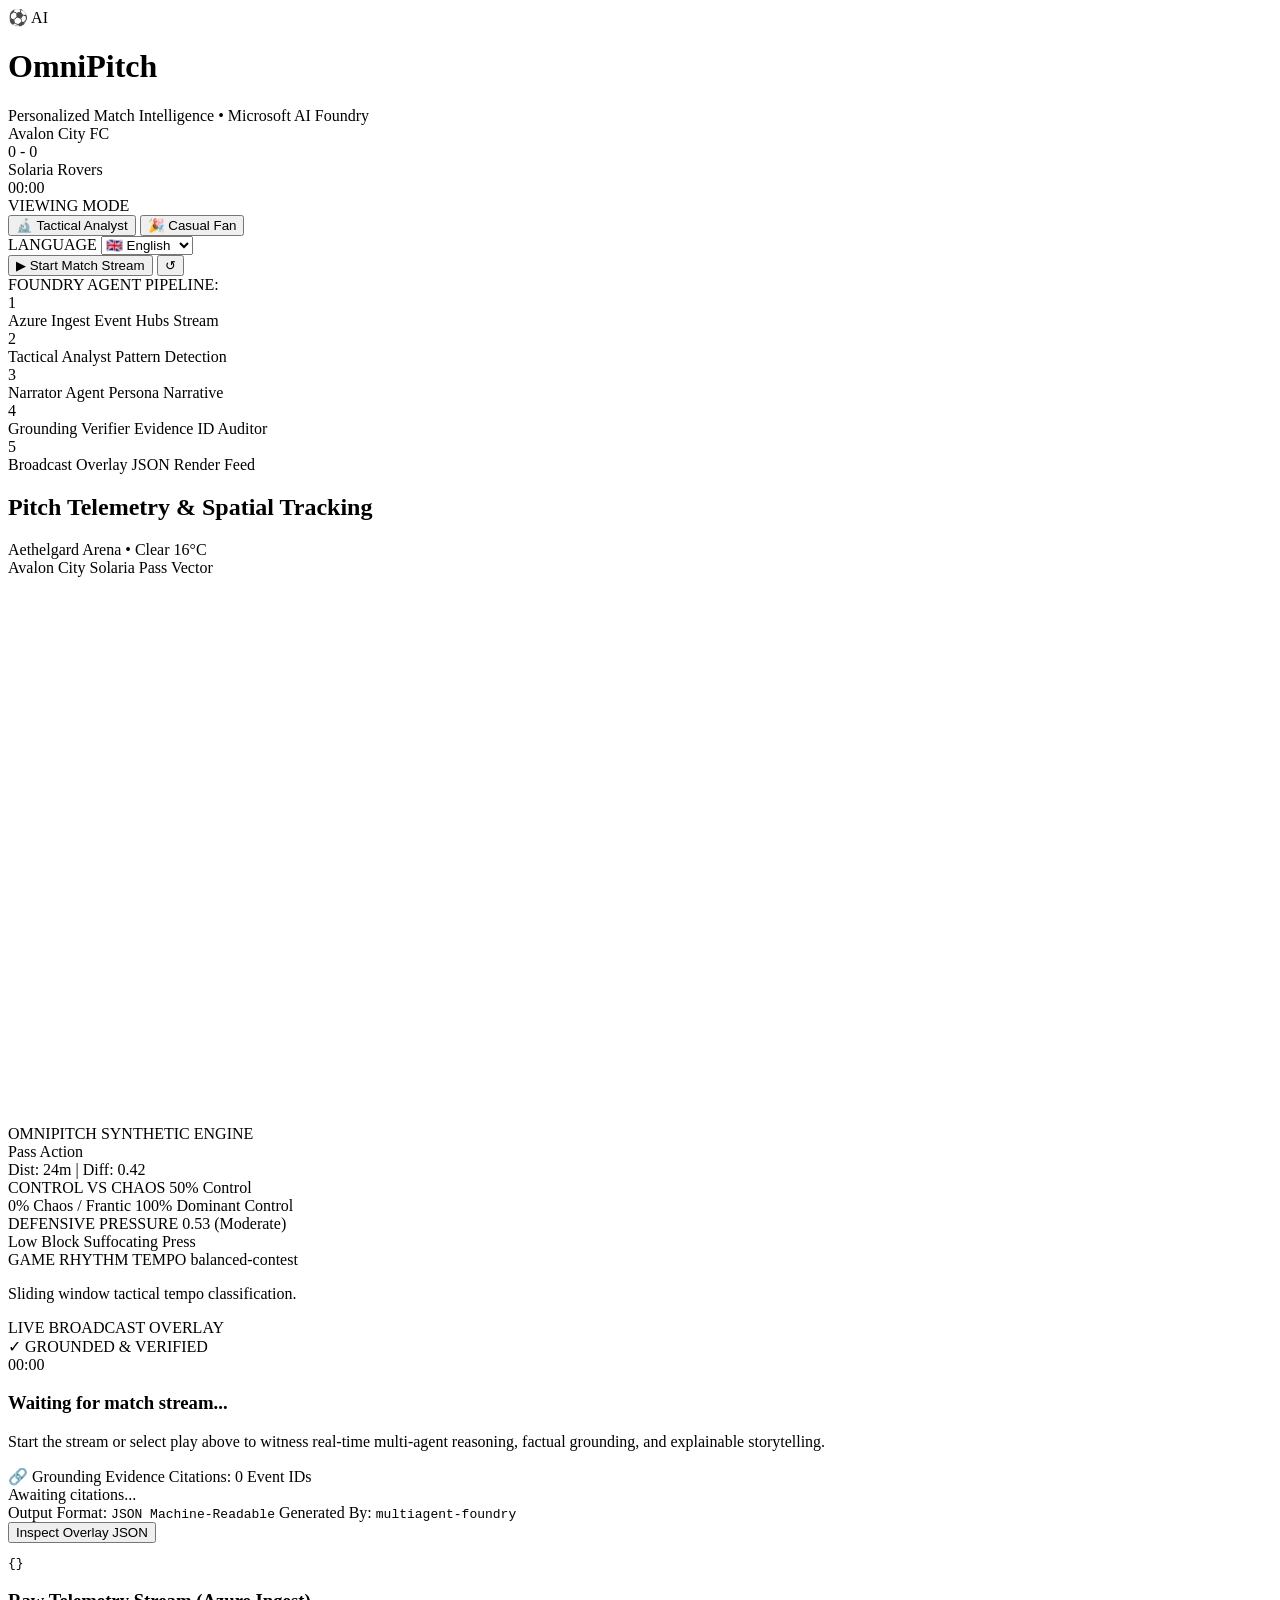
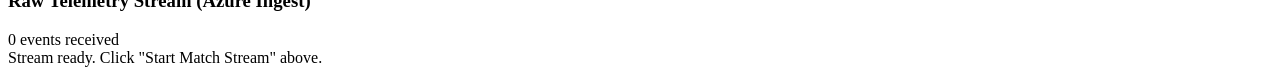
==== src/omnipitch/web/static/index.html @ 8ab4ee2b "feat: add interactive pitch dashboard, MCP server, Azure Bicep IaC, and CI/CD workflow" ====
<!DOCTYPE html>
<html lang="en">
<head>
  <meta charset="UTF-8">
  <meta name="viewport" content="width=device-width, initial-scale=1.0">
  <title>OmniPitch - Personalized Synthetic Match Intelligence on Microsoft AI</title>
  <meta name="description" content="Real-time multi-agent match intelligence, explainable tactical insights, and broadcast overlays on Microsoft AI Foundry.">
  
  <!-- Modern Google Fonts -->
  <link rel="preconnect" href="https://fonts.googleapis.com">
  <link rel="preconnect" href="https://fonts.gstatic.com" crossorigin>
  <link href="https://fonts.googleapis.com/css2?family=JetBrains+Mono:wght@400;600&family=Outfit:wght@300;400;500;600;700;800&display=swap" rel="stylesheet">
  
  <link rel="stylesheet" href="/static/style.css">
</head>
<body class="theme-dark">
  <div class="app-container">
    
    <!-- Top Global Header -->
    <header class="app-header">
      <div class="header-left">
        <div class="logo-group">
          <div class="logo-badge">⚽ AI</div>
          <div class="brand-text">
            <h1>OmniPitch</h1>
            <span class="tagline">Personalized Match Intelligence &bull; Microsoft AI Foundry</span>
          </div>
        </div>
      </div>

      <!-- Match Scoreboard -->
      <div class="scoreboard-card" id="scoreboard">
        <div class="team-side home">
          <span class="team-color-dot home-dot"></span>
          <span class="team-name" id="home-name">Avalon City FC</span>
        </div>
        <div class="score-display">
          <span class="score-digit" id="home-score">0</span>
          <span class="score-divider">-</span>
          <span class="score-digit" id="away-score">0</span>
        </div>
        <div class="team-side away">
          <span class="team-name" id="away-name">Solaria Rovers</span>
          <span class="team-color-dot away-dot"></span>
        </div>
        <div class="clock-badge">
          <span class="live-indicator"></span>
          <span id="match-clock">00:00</span>
        </div>
      </div>

      <!-- Controls & Persona Switcher -->
      <div class="header-right">
        <!-- Persona Toggle -->
        <div class="control-group">
          <label class="control-label">VIEWING MODE</label>
          <div class="segmented-control" id="persona-toggle">
            <button class="seg-btn active" data-persona="analyst" id="btn-analyst">
              <span class="icon">🔬</span> Tactical Analyst
            </button>
            <button class="seg-btn" data-persona="fan" id="btn-fan">
              <span class="icon">🎉</span> Casual Fan
            </button>
          </div>
        </div>

        <!-- Language Selector -->
        <div class="control-group">
          <label class="control-label">LANGUAGE</label>
          <select id="lang-select" class="custom-select">
            <option value="en">🇬🇧 English</option>
            <option value="it">🇮🇹 Italiano</option>
            <option value="es">🇪🇸 Español</option>
            <option value="de">🇩🇪 Deutsch</option>
          </select>
        </div>

        <!-- Stream Action Button -->
        <div class="playback-controls">
          <button id="btn-stream-toggle" class="btn-primary">
            <span id="stream-icon">▶</span>
            <span id="stream-text">Start Match Stream</span>
          </button>
          <button id="btn-reset" class="btn-secondary" title="Reset match simulation">↺</button>
        </div>
      </div>
    </header>

    <!-- Multi-Agent Pipeline Live Status Bar -->
    <div class="agent-pipeline-bar">
      <div class="pipeline-title">
        <span class="pulse-ring"></span>
        <span>FOUNDRY AGENT PIPELINE:</span>
      </div>
      <div class="pipeline-steps">
        <div class="agent-step active" id="step-ingest">
          <div class="step-num">1</div>
          <div class="step-content">
            <span class="step-name">Azure Ingest</span>
            <span class="step-role">Event Hubs Stream</span>
          </div>
        </div>
        <div class="pipeline-connector"></div>
        <div class="agent-step" id="step-analyst">
          <div class="step-num">2</div>
          <div class="step-content">
            <span class="step-name">Tactical Analyst</span>
            <span class="step-role">Pattern Detection</span>
          </div>
        </div>
        <div class="pipeline-connector"></div>
        <div class="agent-step" id="step-narrator">
          <div class="step-num">3</div>
          <div class="step-content">
            <span class="step-name">Narrator Agent</span>
            <span class="step-role">Persona Narrative</span>
          </div>
        </div>
        <div class="pipeline-connector"></div>
        <div class="agent-step" id="step-verifier">
          <div class="step-num">4</div>
          <div class="step-content">
            <span class="step-name">Grounding Verifier</span>
            <span class="step-role">Evidence ID Auditor</span>
          </div>
        </div>
        <div class="pipeline-connector"></div>
        <div class="agent-step" id="step-broadcast">
          <div class="step-num">5</div>
          <div class="step-content">
            <span class="step-name">Broadcast Overlay</span>
            <span class="step-role">JSON Render Feed</span>
          </div>
        </div>
      </div>
    </div>

    <!-- Main Dynamic Grid -->
    <main class="main-layout">
      
      <!-- Left: Interactive 2D Pitch Visualizer -->
      <section class="pitch-section glass-panel">
        <div class="section-header">
          <div class="section-title-wrap">
            <h2>Pitch Telemetry & Spatial Tracking</h2>
            <span class="badge-subtle" id="pitch-status">Aethelgard Arena &bull; Clear 16°C</span>
          </div>
          <div class="pitch-legend">
            <span class="legend-item"><span class="dot-home"></span> Avalon City</span>
            <span class="legend-item"><span class="dot-away"></span> Solaria</span>
            <span class="legend-item"><span class="vector-line"></span> Pass Vector</span>
          </div>
        </div>

        <div class="pitch-container" id="pitch-wrapper">
          <canvas id="pitch-canvas" width="840" height="544"></canvas>
          
          <!-- Ball & Vector Overlays (Managed by Canvas & DOM) -->
          <div class="pitch-watermark">OMNIPITCH SYNTHETIC ENGINE</div>
          
          <!-- Spatial Callout Tooltip -->
          <div id="spatial-callout" class="spatial-callout hidden">
            <div class="callout-header" id="callout-title">Pass Action</div>
            <div class="callout-metric" id="callout-metric">Dist: 24m | Diff: 0.42</div>
          </div>
        </div>

        <!-- Tactical Gauges Under Pitch -->
        <div class="tactical-gauges-grid">
          
          <!-- Gauge 1: Control vs Chaos -->
          <div class="gauge-card">
            <div class="gauge-header">
              <span class="gauge-title">CONTROL VS CHAOS</span>
              <span class="gauge-val" id="val-control">50% Control</span>
            </div>
            <div class="meter-bar-track">
              <div class="meter-bar-fill control-gradient" id="bar-control" style="width: 50%;"></div>
            </div>
            <div class="meter-labels">
              <span>0% Chaos / Frantic</span>
              <span>100% Dominant Control</span>
            </div>
          </div>

          <!-- Gauge 2: Defensive Pressure -->
          <div class="gauge-card">
            <div class="gauge-header">
              <span class="gauge-title">DEFENSIVE PRESSURE</span>
              <span class="gauge-val" id="val-pressure">0.53 (Moderate)</span>
            </div>
            <div class="meter-bar-track">
              <div class="meter-bar-fill pressure-gradient" id="bar-pressure" style="width: 53%;"></div>
            </div>
            <div class="meter-labels">
              <span>Low Block</span>
              <span>Suffocating Press</span>
            </div>
          </div>

          <!-- Gauge 3: Game Rhythm Tempo -->
          <div class="gauge-card">
            <div class="gauge-header">
              <span class="gauge-title">GAME RHYTHM TEMPO</span>
              <span class="gauge-val highlight-badge" id="val-tempo">balanced-contest</span>
            </div>
            <p class="gauge-desc" id="desc-tempo">Sliding window tactical tempo classification.</p>
          </div>

        </div>
      </section>

      <!-- Right: Intelligence & Broadcast Overlays -->
      <section class="intel-section">
        
        <!-- Live Verified Broadcast Overlay Card -->
        <div class="broadcast-card glass-panel" id="broadcast-card">
          <div class="broadcast-header">
            <div class="broadcast-badge">
              <span class="live-dot"></span> LIVE BROADCAST OVERLAY
            </div>
            <div class="verification-badge" id="overlay-verified-badge">
              <span class="check-icon">✓</span> GROUNDED & VERIFIED
            </div>
          </div>

          <div class="broadcast-body">
            <div class="overlay-time" id="overlay-time">00:00</div>
            <h3 class="overlay-headline" id="overlay-headline">Waiting for match stream...</h3>
            <p class="overlay-narrative" id="overlay-narrative">
              Start the stream or select play above to witness real-time multi-agent reasoning, factual grounding, and explainable storytelling.
            </p>
          </div>

          <div class="evidence-box">
            <div class="evidence-title">
              <span>🔗 Grounding Evidence Citations:</span>
              <span class="evidence-count" id="evidence-count">0 Event IDs</span>
            </div>
            <div class="evidence-tags" id="evidence-tags">
              <span class="tag-empty">Awaiting citations...</span>
            </div>
          </div>

          <div class="broadcast-footer">
            <div class="footer-meta">
              <span>Output Format: <code class="code-badge">JSON Machine-Readable</code></span>
              <span>Generated By: <code class="code-badge" id="overlay-genby">multiagent-foundry</code></span>
            </div>
            <button class="btn-inspect-json" id="btn-toggle-json">Inspect Overlay JSON</button>
          </div>

          <!-- Collapsible JSON Payload Viewer -->
          <div class="json-inspector hidden" id="json-inspector">
            <pre><code id="json-code">{}</code></pre>
          </div>
        </div>

        <!-- Telemetry & Raw Event Stream Feed -->
        <div class="telemetry-card glass-panel">
          <div class="telemetry-header">
            <h3>Raw Telemetry Stream (Azure Ingest)</h3>
            <span class="event-counter" id="event-counter">0 events received</span>
          </div>
          
          <div class="telemetry-list" id="telemetry-list">
            <!-- Dynamic stream rows will be prepended here -->
            <div class="telemetry-placeholder">
              <div class="pulse-text">Stream ready. Click "Start Match Stream" above.</div>
            </div>
          </div>
        </div>

      </section>

    </main>
  </div>

  <script src="/static/app.js"></script>
</body>
</html>
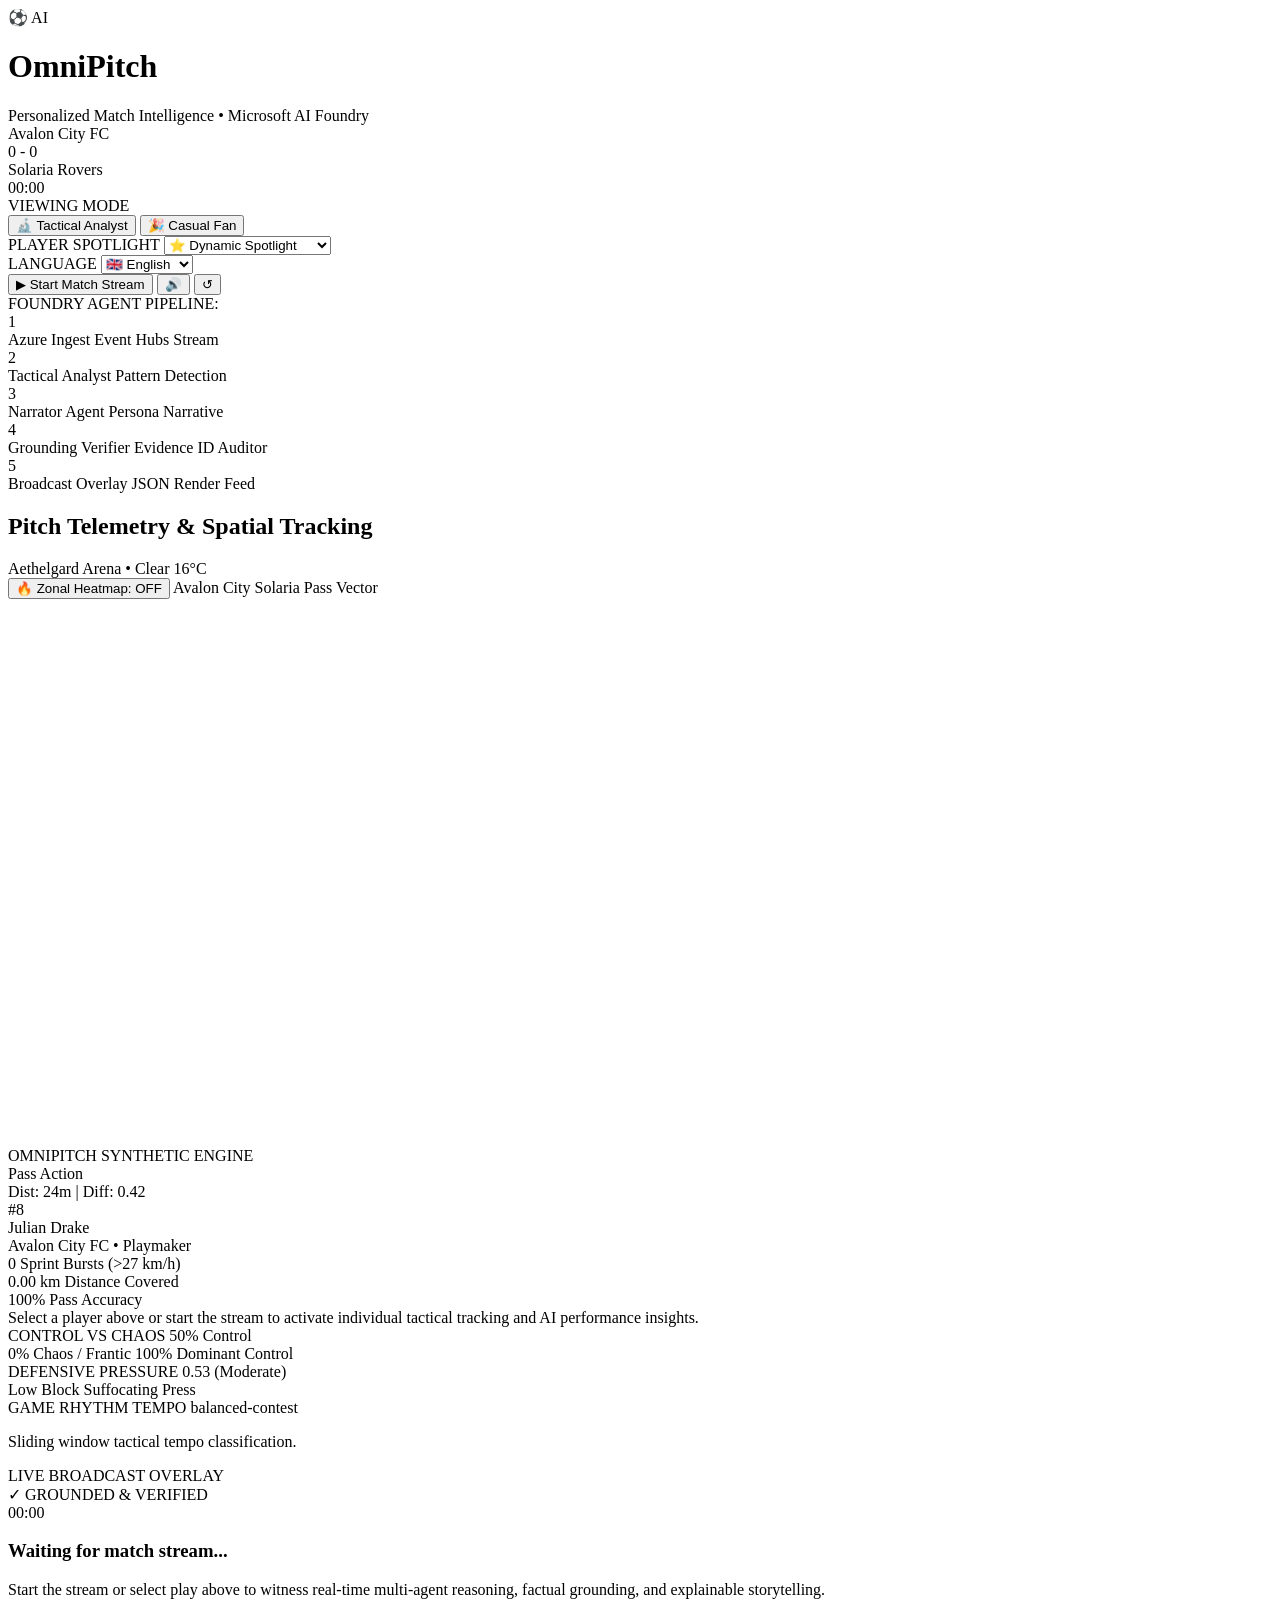
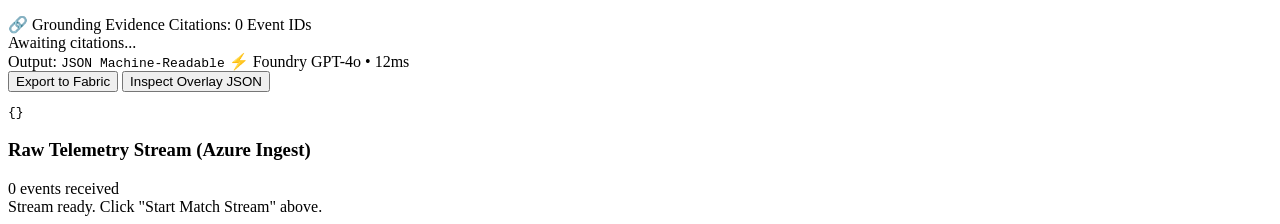
==== commit efeb5481: "feat: add player focus agent, episodic blackboard memory, xG model, zonal heatmaps, and Microsoft Fa" ====
--- a/src/omnipitch/web/static/index.html
+++ b/src/omnipitch/web/static/index.html
@@ -64,6 +64,18 @@
           </div>
         </div>
 
+        <!-- Player Focus Mode Selector -->
+        <div class="control-group">
+          <label class="control-label">PLAYER SPOTLIGHT</label>
+          <select id="player-select" class="custom-select">
+            <option value="">⭐ Dynamic Spotlight</option>
+            <option value="Julian Drake">Julian Drake (MID #8)</option>
+            <option value="Cyrus Kane">Cyrus Kane (FWD #9)</option>
+            <option value="Victor Sterling">Victor Sterling (FWD #9)</option>
+            <option value="Marcus Vance">Marcus Vance (GK #1)</option>
+          </select>
+        </div>
+
         <!-- Language Selector -->
         <div class="control-group">
           <label class="control-label">LANGUAGE</label>
@@ -81,6 +93,7 @@
             <span id="stream-icon">▶</span>
             <span id="stream-text">Start Match Stream</span>
           </button>
+          <button id="btn-speak-commentary" class="btn-secondary" title="Listen live AI commentary aloud">🔊</button>
           <button id="btn-reset" class="btn-secondary" title="Reset match simulation">↺</button>
         </div>
       </div>
@@ -146,6 +159,7 @@
             <span class="badge-subtle" id="pitch-status">Aethelgard Arena &bull; Clear 16°C</span>
           </div>
           <div class="pitch-legend">
+            <button id="btn-toggle-heatmap" class="btn-heatmap">🔥 Zonal Heatmap: OFF</button>
             <span class="legend-item"><span class="dot-home"></span> Avalon City</span>
             <span class="legend-item"><span class="dot-away"></span> Solaria</span>
             <span class="legend-item"><span class="vector-line"></span> Pass Vector</span>
@@ -165,6 +179,34 @@
           </div>
         </div>
 
+        <!-- Player Spotlight HUD (Fulfills Player Focus Mode from Hackathon Rules) -->
+        <div class="player-spotlight-card" id="player-spotlight-panel">
+          <div class="spotlight-left">
+            <div class="player-avatar-badge" id="spotlight-avatar">#8</div>
+            <div class="player-identity">
+              <div class="spotlight-name" id="spotlight-name">Julian Drake</div>
+              <div class="spotlight-team" id="spotlight-team">Avalon City FC &bull; Playmaker</div>
+            </div>
+          </div>
+          <div class="spotlight-stats">
+            <div class="stat-pill">
+              <span class="stat-num" id="spotlight-sprints">0</span>
+              <span class="stat-lbl">Sprint Bursts (>27 km/h)</span>
+            </div>
+            <div class="stat-pill">
+              <span class="stat-num" id="spotlight-dist">0.00 km</span>
+              <span class="stat-lbl">Distance Covered</span>
+            </div>
+            <div class="stat-pill">
+              <span class="stat-num" id="spotlight-acc">100%</span>
+              <span class="stat-lbl">Pass Accuracy</span>
+            </div>
+          </div>
+          <div class="spotlight-narrative" id="spotlight-narrative">
+            Select a player above or start the stream to activate individual tactical tracking and AI performance insights.
+          </div>
+        </div>
+
         <!-- Tactical Gauges Under Pitch -->
         <div class="tactical-gauges-grid">
           
@@ -244,10 +286,13 @@
 
           <div class="broadcast-footer">
             <div class="footer-meta">
-              <span>Output Format: <code class="code-badge">JSON Machine-Readable</code></span>
-              <span>Generated By: <code class="code-badge" id="overlay-genby">multiagent-foundry</code></span>
-            </div>
-            <button class="btn-inspect-json" id="btn-toggle-json">Inspect Overlay JSON</button>
+              <span>Output: <code class="code-badge">JSON Machine-Readable</code></span>
+              <span class="trace-pill" id="trace-badge">⚡ Foundry GPT-4o &bull; 12ms</span>
+            </div>
+            <div class="footer-actions">
+              <button class="btn-inspect-json" id="btn-export-fabric">Export to Fabric</button>
+              <button class="btn-inspect-json" id="btn-toggle-json">Inspect Overlay JSON</button>
+            </div>
           </div>
 
           <!-- Collapsible JSON Payload Viewer -->
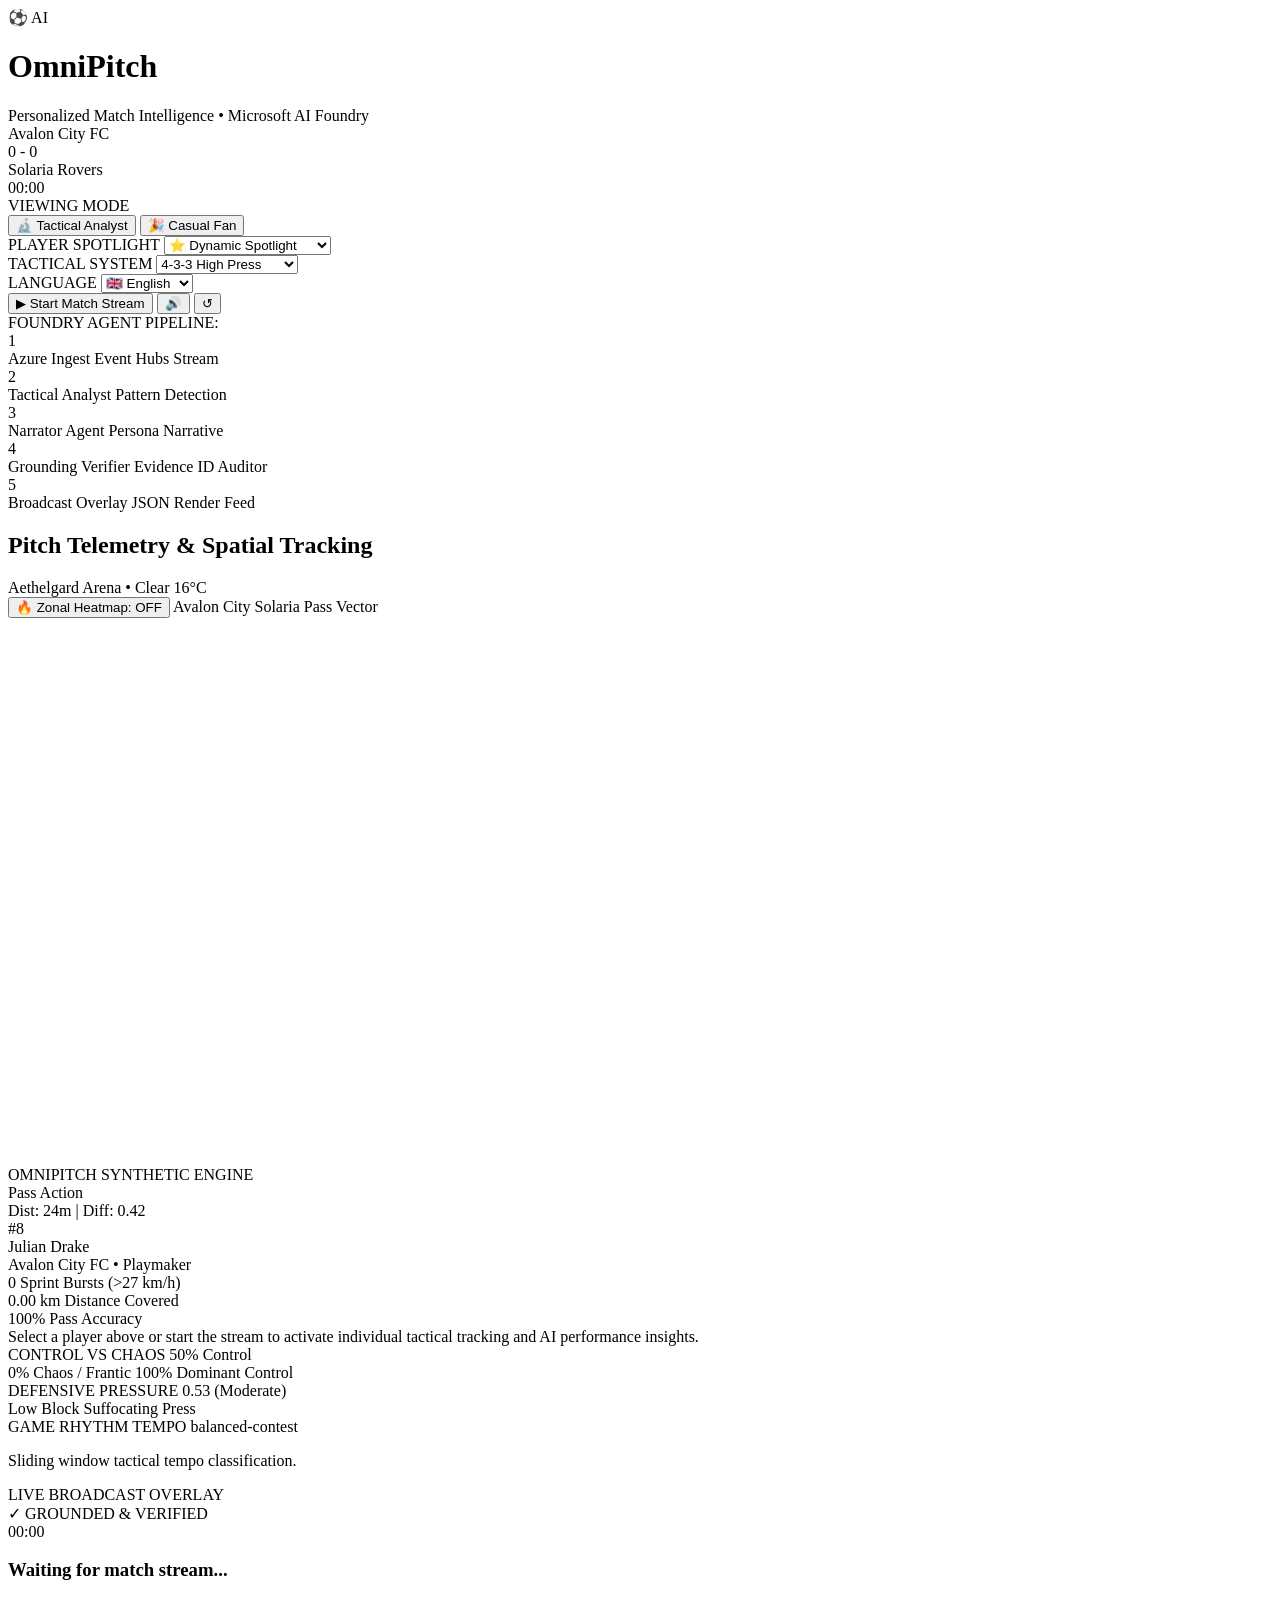
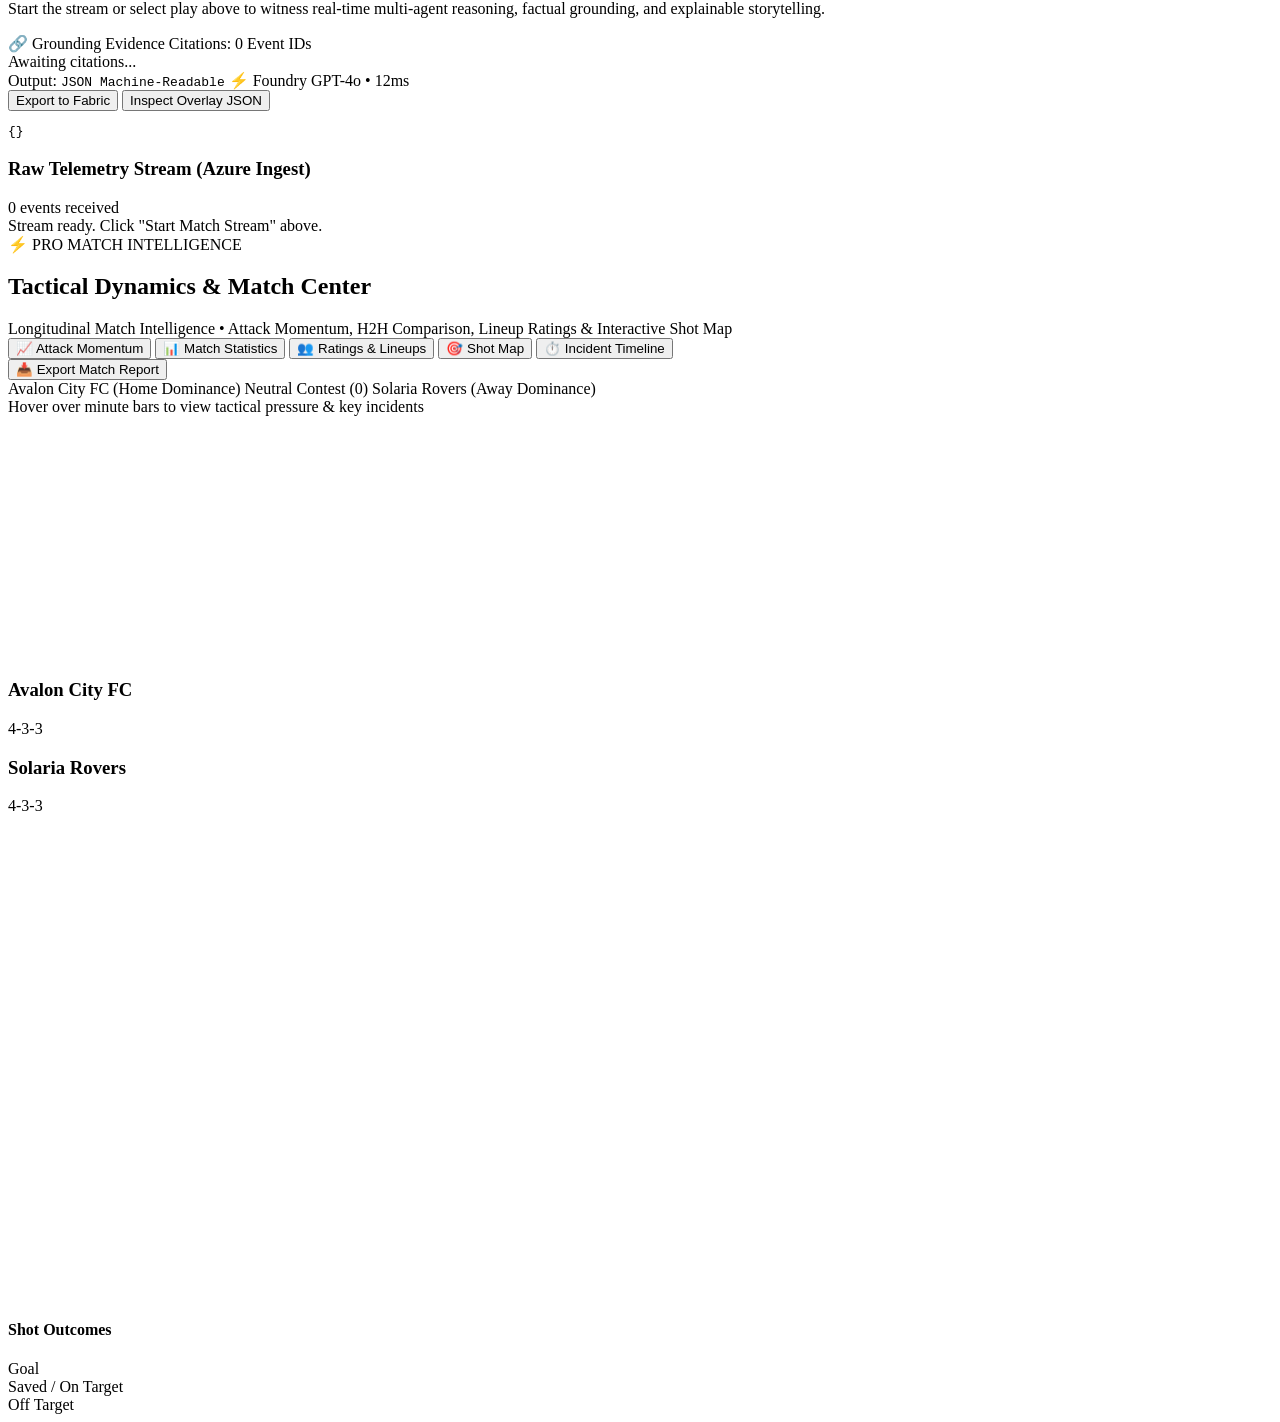
==== commit e81ceee6: "feat: implement Pro Match Intelligence Center with attack momentum, longitudinal ratings, H2H stats," ====
--- a/src/omnipitch/web/static/index.html
+++ b/src/omnipitch/web/static/index.html
@@ -76,6 +76,16 @@
           </select>
         </div>
 
+        <!-- Tactical Formation Selector -->
+        <div class="control-group">
+          <label class="control-label">TACTICAL SYSTEM</label>
+          <select id="formation-select" class="custom-select">
+            <option value="4-3-3">4-3-3 High Press</option>
+            <option value="4-2-3-1">4-2-3-1 Midfield Box</option>
+            <option value="3-5-2">3-5-2 Wingbacks</option>
+          </select>
+        </div>
+
         <!-- Language Selector -->
         <div class="control-group">
           <label class="control-label">LANGUAGE</label>
@@ -319,8 +329,114 @@
       </section>
 
     </main>
+
+    <!-- OmniPitch Pro Match Intelligence Suite -->
+    <section class="matchcenter-container glass-panel" id="matchcenter-section">
+      <div class="matchcenter-header">
+        <div class="matchcenter-badge-wrap">
+          <div class="matchcenter-pill">⚡ PRO MATCH INTELLIGENCE</div>
+          <h2>Tactical Dynamics & Match Center</h2>
+          <span class="matchcenter-sub">Longitudinal Match Intelligence &bull; Attack Momentum, H2H Comparison, Lineup Ratings & Interactive Shot Map</span>
+        </div>
+        <div class="matchcenter-controls-wrap">
+          <div class="matchcenter-tabs" id="matchcenter-tabs">
+            <button class="mc-tab-btn active" data-tab="tab-momentum" id="btn-tab-momentum">📈 Attack Momentum</button>
+            <button class="mc-tab-btn" data-tab="tab-comparison" id="btn-tab-comparison">📊 Match Statistics</button>
+            <button class="mc-tab-btn" data-tab="tab-lineups" id="btn-tab-lineups">👥 Ratings & Lineups</button>
+            <button class="mc-tab-btn" data-tab="tab-shotmap" id="btn-tab-shotmap">🎯 Shot Map</button>
+            <button class="mc-tab-btn" data-tab="tab-timeline" id="btn-tab-timeline">⏱️ Incident Timeline</button>
+          </div>
+          <button id="btn-export-match-report" class="btn-inspect-json" title="Download JSON match analytics dossier">📥 Export Match Report</button>
+        </div>
+      </div>
+
+      <!-- Tab 1: Attack Momentum Graph -->
+      <div class="mc-tab-content active" id="tab-momentum">
+        <div class="momentum-card">
+          <div class="momentum-header">
+            <div class="momentum-legend">
+              <span class="legend-chip home-chip"><span class="chip-color home"></span> Avalon City FC (Home Dominance)</span>
+              <span class="legend-chip neutral-chip"><span class="chip-color neutral"></span> Neutral Contest (0)</span>
+              <span class="legend-chip away-chip"><span class="chip-color away"></span> Solaria Rovers (Away Dominance)</span>
+            </div>
+            <div class="momentum-hint">Hover over minute bars to view tactical pressure & key incidents</div>
+          </div>
+          
+          <div class="momentum-chart-wrapper">
+            <canvas id="momentum-canvas" width="1440" height="240"></canvas>
+            <div id="momentum-tooltip" class="momentum-tooltip hidden"></div>
+          </div>
+        </div>
+      </div>
+
+      <!-- Tab 2: Match Statistics Head-to-Head Comparison -->
+      <div class="mc-tab-content" id="tab-comparison">
+        <div class="h2h-stats-grid" id="h2h-stats-container">
+          <!-- Populated dynamically by app.js -->
+        </div>
+      </div>
+
+      <!-- Tab 3: Lineups & Dynamic Ratings -->
+      <div class="mc-tab-content" id="tab-lineups">
+        <div class="lineups-rating-grid">
+          <!-- Home Lineup -->
+          <div class="team-lineup-column" id="home-lineup-column">
+            <div class="team-lineup-header">
+              <div class="team-dot home-dot"></div>
+              <h3 id="lineup-home-team-name">Avalon City FC</h3>
+              <span class="lineup-formation" id="lineup-home-formation-badge">4-3-3</span>
+            </div>
+            <div class="player-rating-list" id="home-player-ratings">
+              <!-- Populated dynamically -->
+            </div>
+          </div>
+
+          <!-- Away Lineup -->
+          <div class="team-lineup-column" id="away-lineup-column">
+            <div class="team-lineup-header">
+              <div class="team-dot away-dot"></div>
+              <h3 id="lineup-away-team-name">Solaria Rovers</h3>
+              <span class="lineup-formation">4-3-3</span>
+            </div>
+            <div class="player-rating-list" id="away-player-ratings">
+              <!-- Populated dynamically -->
+            </div>
+          </div>
+        </div>
+      </div>
+
+      <!-- Tab 4: Interactive Shot Map -->
+      <div class="mc-tab-content" id="tab-shotmap">
+        <div class="shotmap-wrapper">
+          <div class="shotmap-pitch-wrap">
+            <canvas id="shotmap-canvas" width="800" height="480"></canvas>
+            <div id="shotmap-tooltip" class="shotmap-tooltip hidden"></div>
+          </div>
+          <div class="shotmap-sidebar">
+            <div class="shotmap-legend">
+              <h4>Shot Outcomes</h4>
+              <div class="legend-row"><span class="marker-dot goal-marker"></span> <span>Goal</span></div>
+              <div class="legend-row"><span class="marker-dot saved-marker"></span> <span>Saved / On Target</span></div>
+              <div class="legend-row"><span class="marker-dot missed-marker"></span> <span>Off Target</span></div>
+            </div>
+            <div class="shotmap-summary-box" id="shotmap-summary">
+              <!-- Populated by JS -->
+            </div>
+          </div>
+        </div>
+      </div>
+
+      <!-- Tab 5: Incident Timeline -->
+      <div class="mc-tab-content" id="tab-timeline">
+        <div class="timeline-stream" id="timeline-stream-list">
+          <!-- Populated dynamically -->
+        </div>
+      </div>
+    </section>
+
   </div>
 
   <script src="/static/app.js"></script>
 </body>
 </html>
+
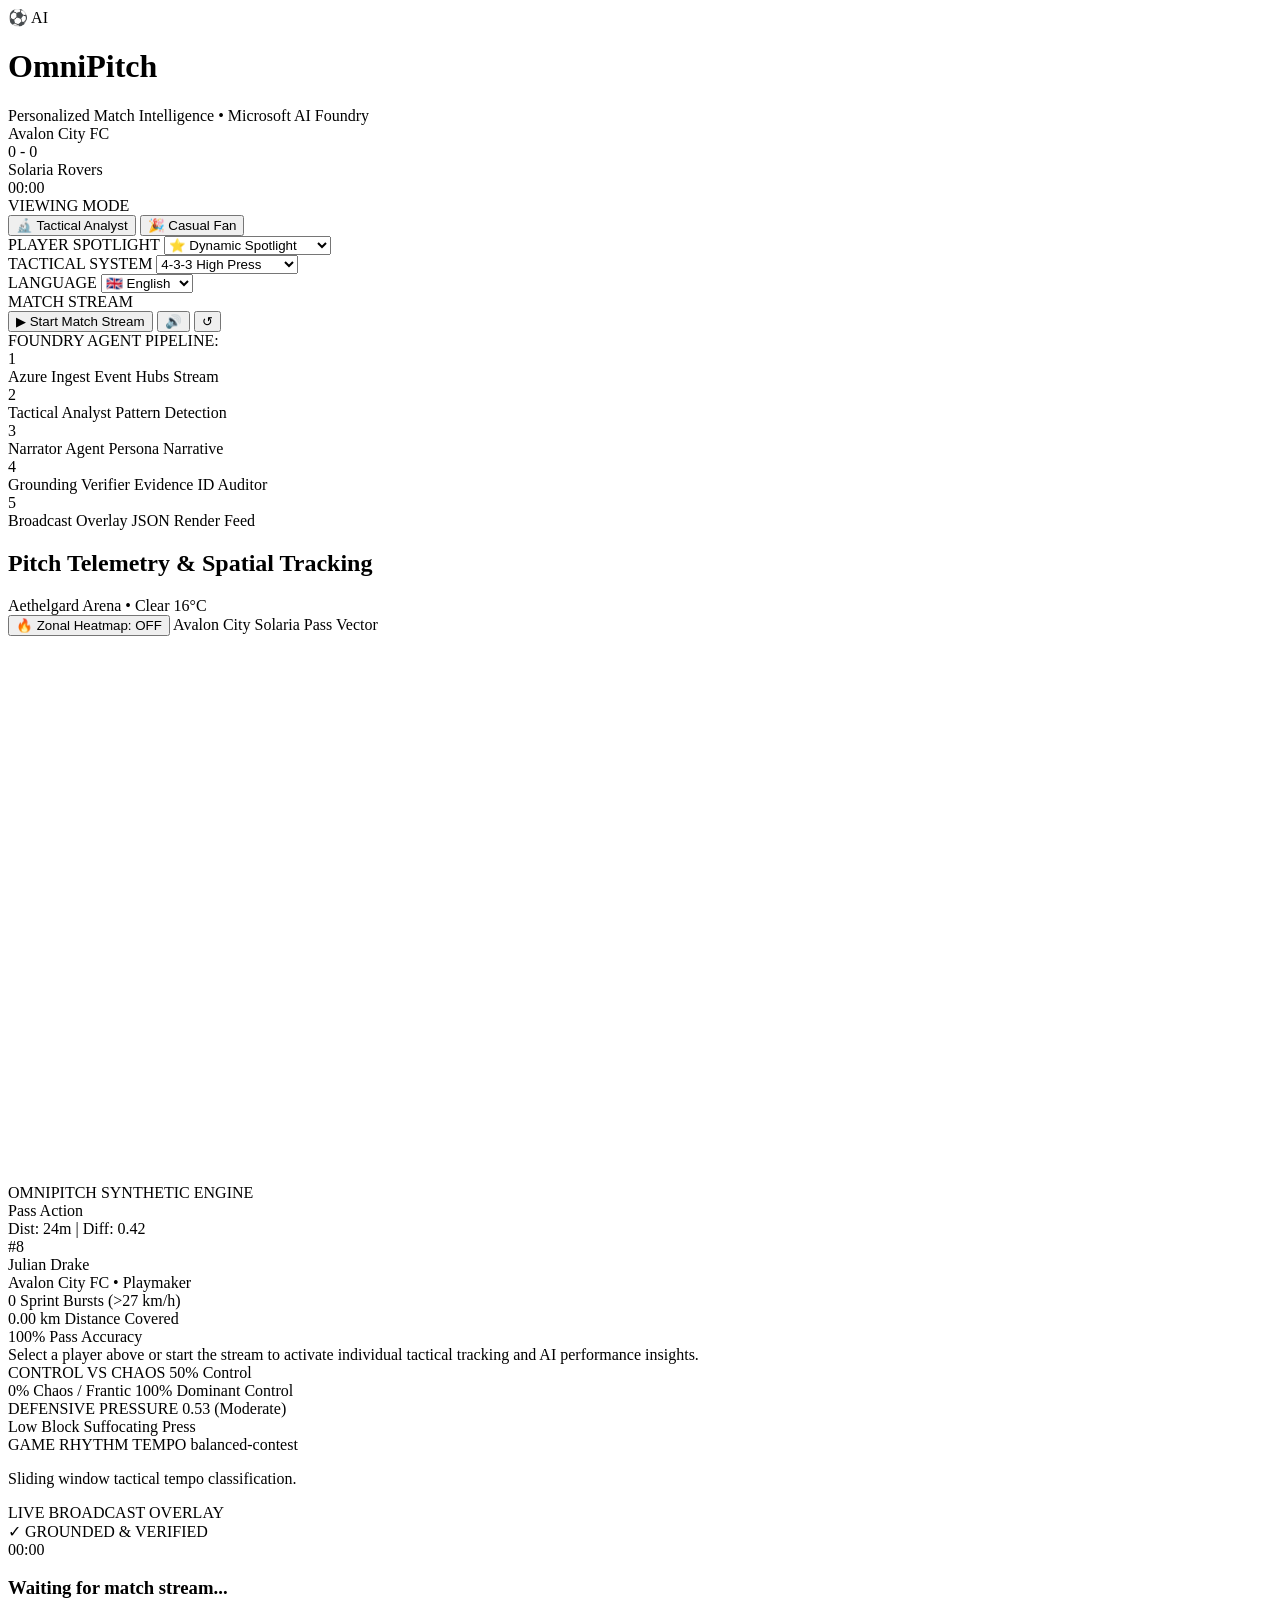
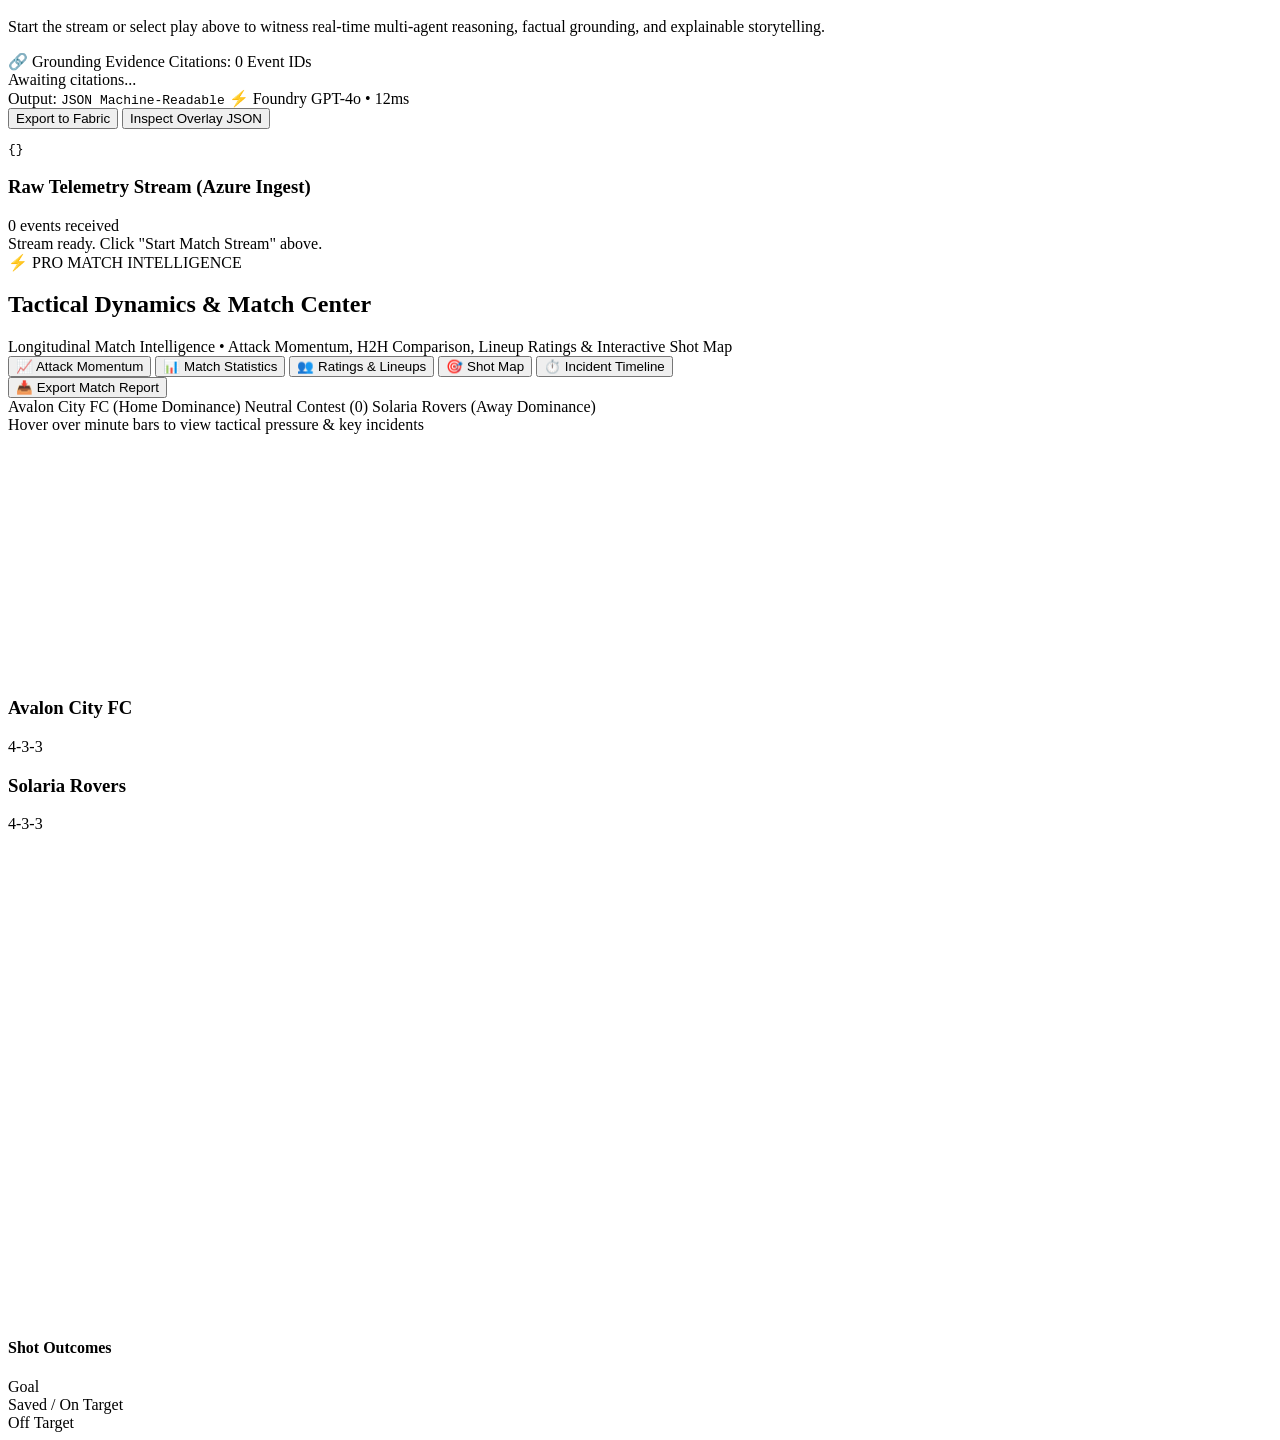
==== commit d4f0784f: "Fix header stream buttons baseline alignment and initialize match center in pre-match state" ====
--- a/src/omnipitch/web/static/index.html
+++ b/src/omnipitch/web/static/index.html
@@ -98,13 +98,16 @@
         </div>
 
         <!-- Stream Action Button -->
-        <div class="playback-controls">
-          <button id="btn-stream-toggle" class="btn-primary">
-            <span id="stream-icon">▶</span>
-            <span id="stream-text">Start Match Stream</span>
-          </button>
-          <button id="btn-speak-commentary" class="btn-secondary" title="Listen live AI commentary aloud">🔊</button>
-          <button id="btn-reset" class="btn-secondary" title="Reset match simulation">↺</button>
+        <div class="control-group">
+          <label class="control-label">MATCH STREAM</label>
+          <div class="playback-controls">
+            <button id="btn-stream-toggle" class="btn-primary">
+              <span id="stream-icon">▶</span>
+              <span id="stream-text">Start Match Stream</span>
+            </button>
+            <button id="btn-speak-commentary" class="btn-secondary" title="Listen live AI commentary aloud">🔊</button>
+            <button id="btn-reset" class="btn-secondary" title="Reset match simulation">↺</button>
+          </div>
         </div>
       </div>
     </header>
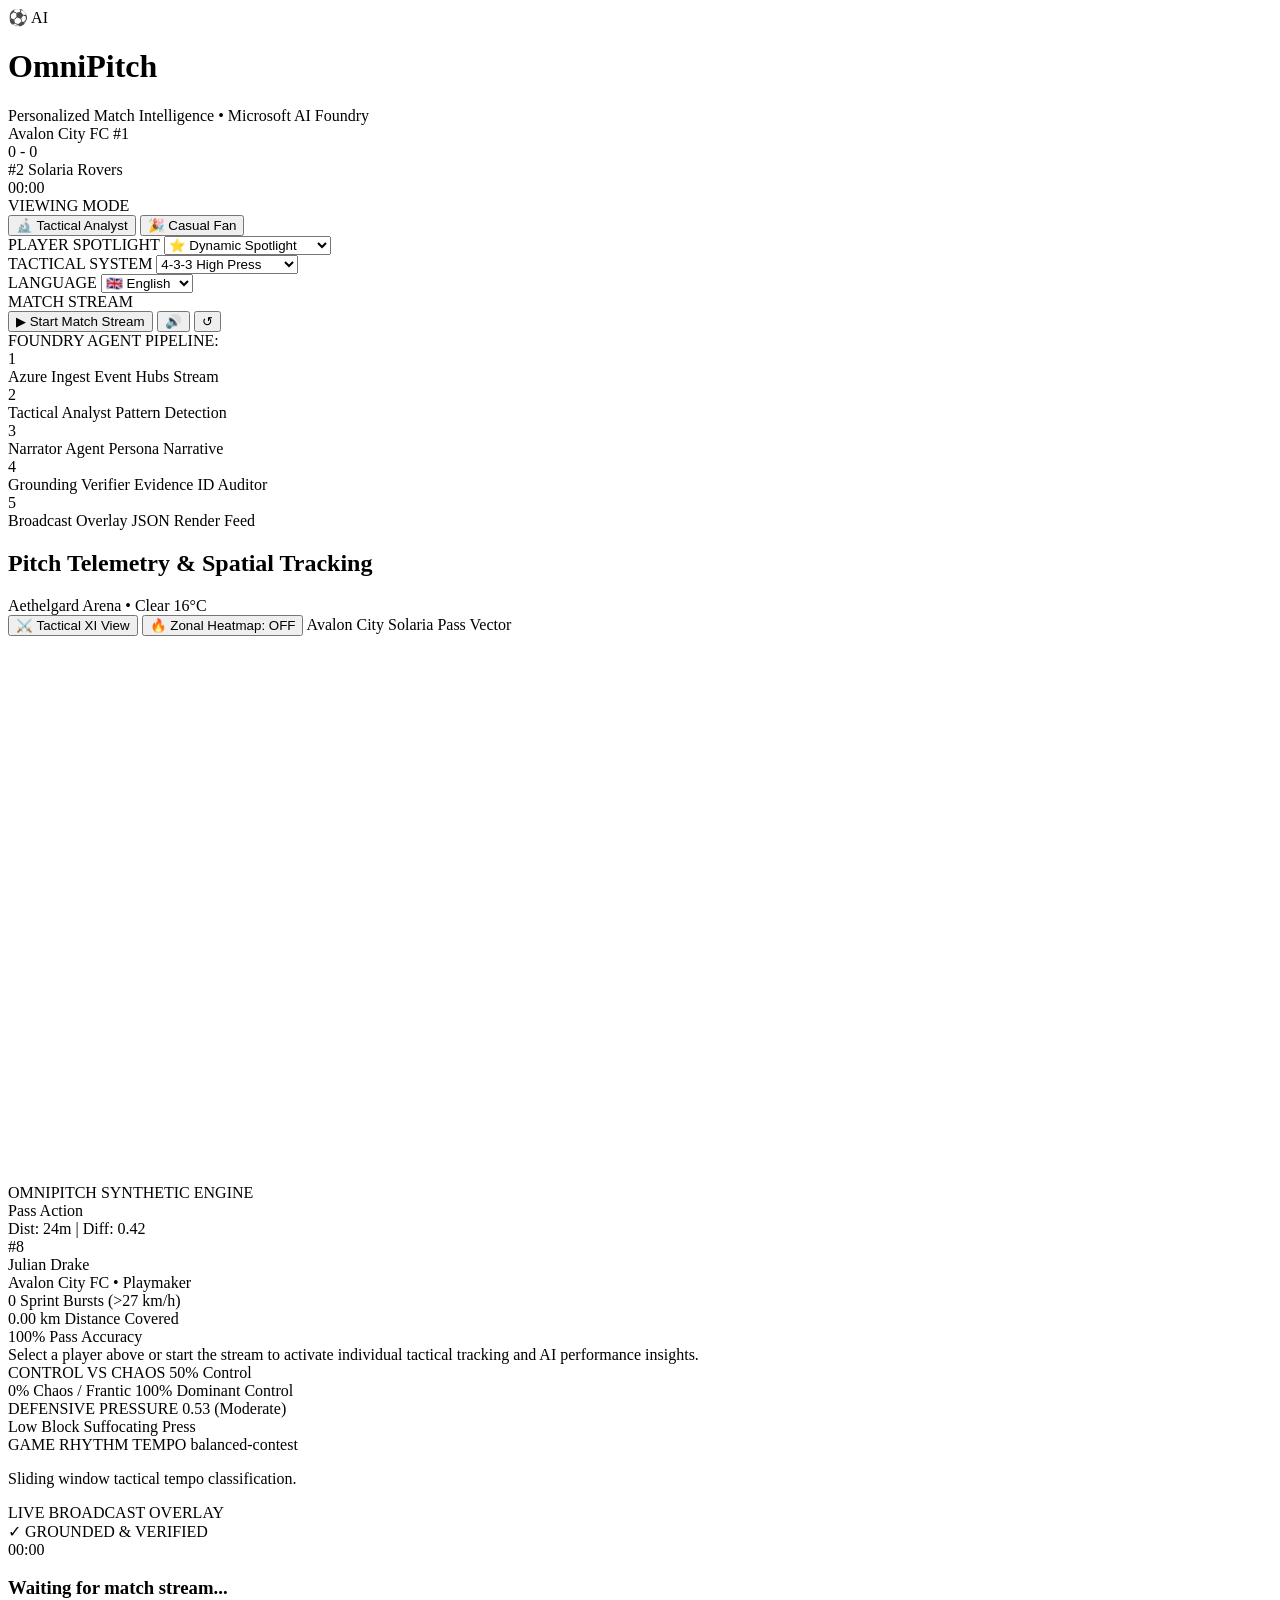
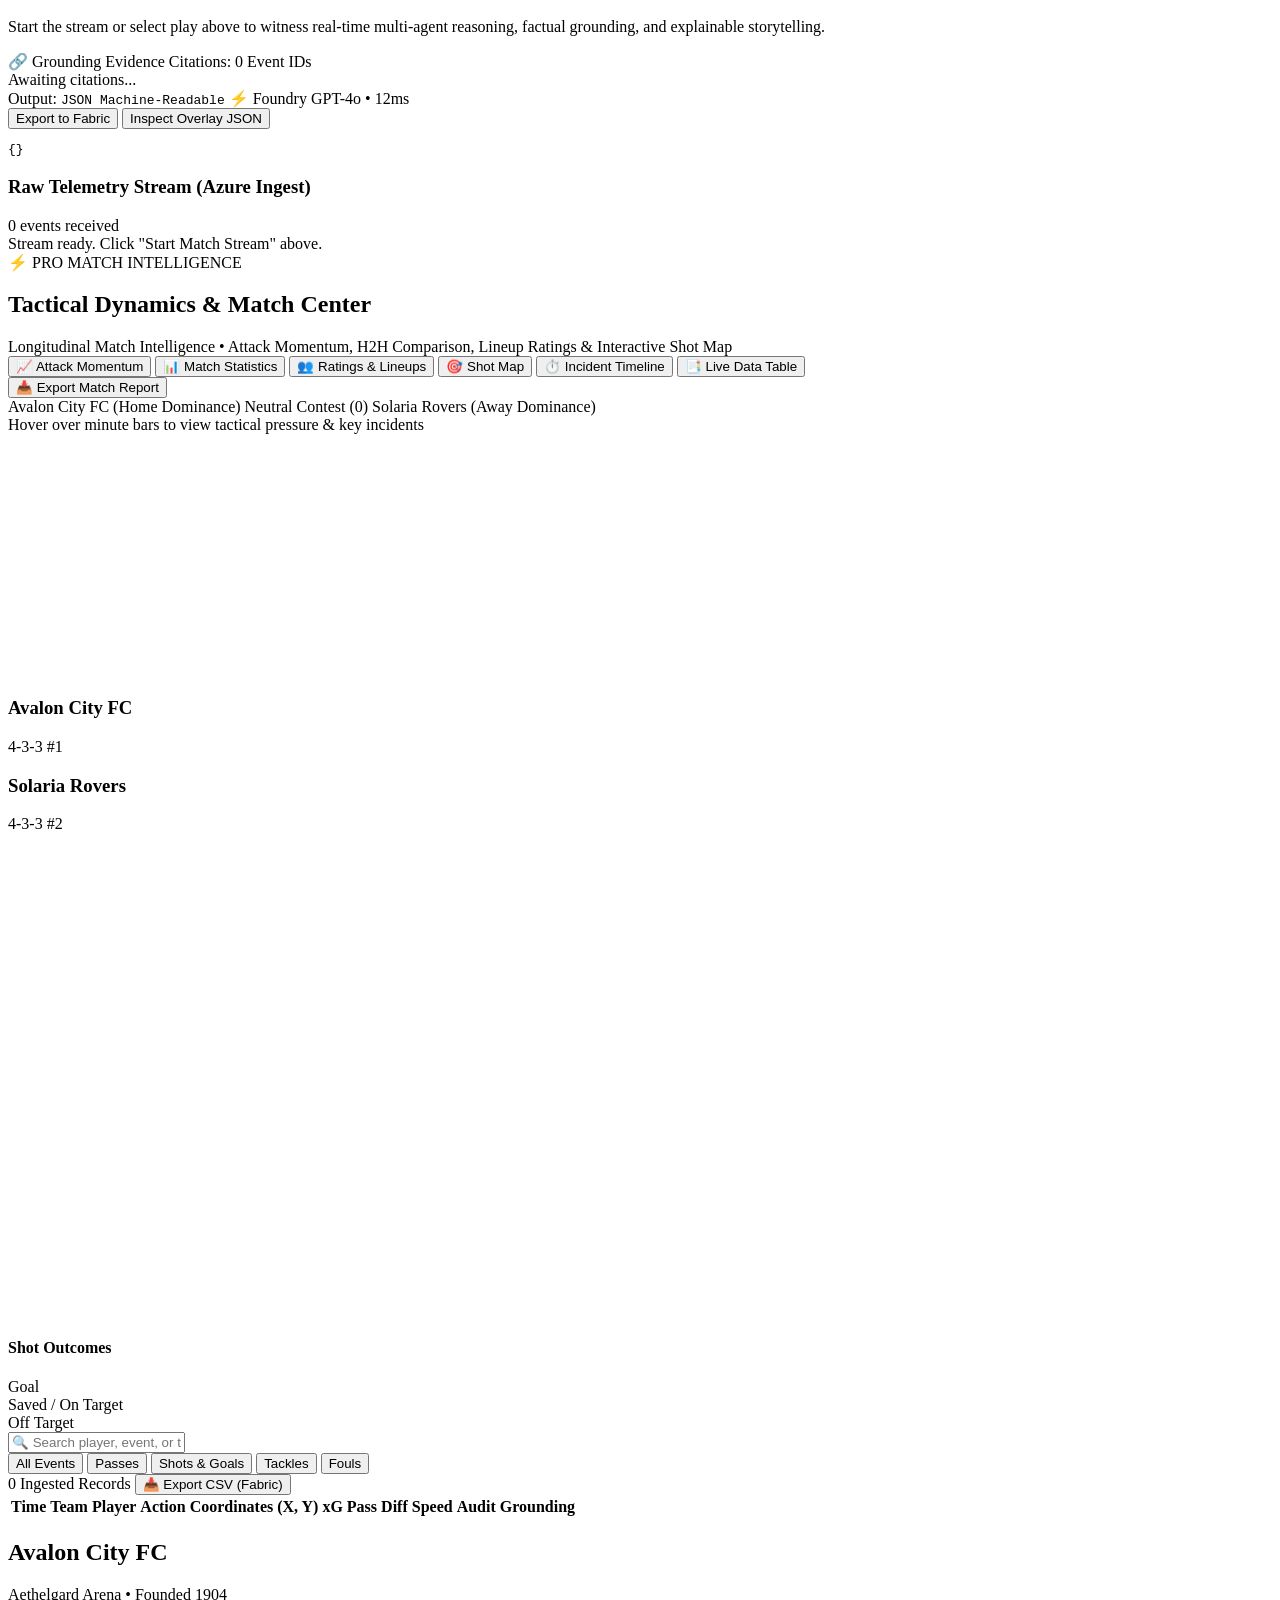
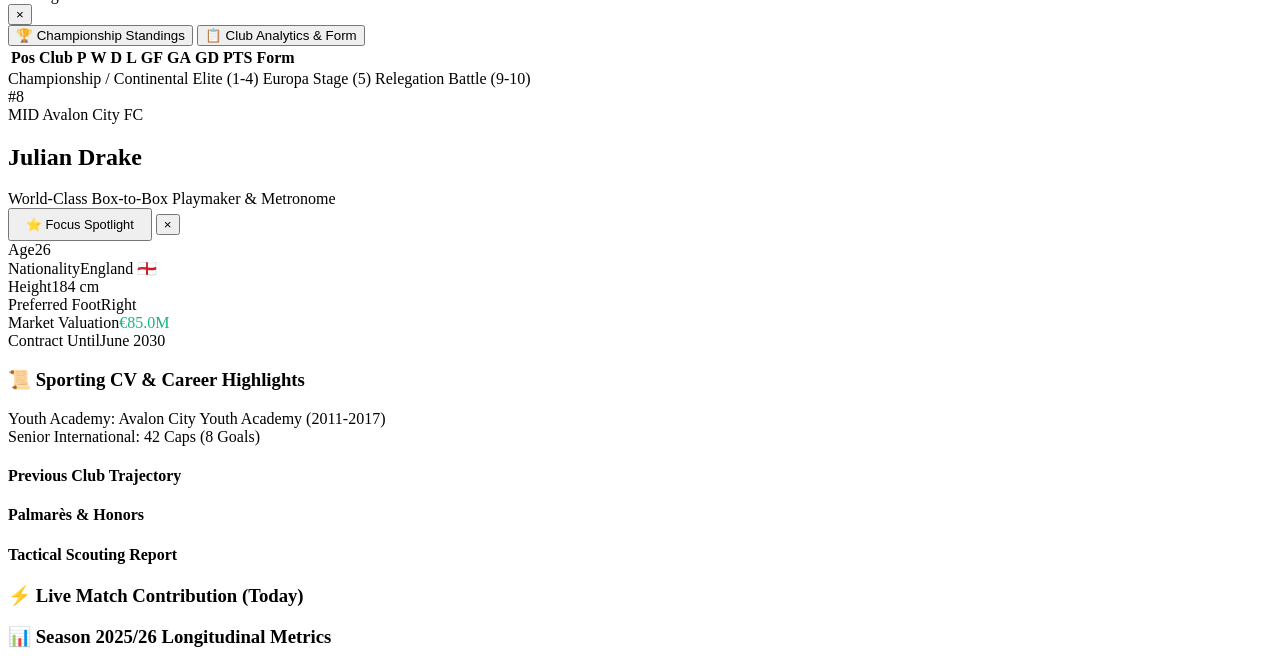
==== commit 2be1b1a3: "feat(tactics): add player sporting CV dossiers, club standings modals, head-to-head tactical pitch X" ====
--- a/src/omnipitch/web/static/index.html
+++ b/src/omnipitch/web/static/index.html
@@ -30,16 +30,18 @@
 
       <!-- Match Scoreboard -->
       <div class="scoreboard-card" id="scoreboard">
-        <div class="team-side home">
+        <div class="team-side home clickable-team" id="home-team-trigger" title="Click to view Avalon City FC standings & club profile">
           <span class="team-color-dot home-dot"></span>
           <span class="team-name" id="home-name">Avalon City FC</span>
+          <span class="team-rank-badge">#1</span>
         </div>
         <div class="score-display">
           <span class="score-digit" id="home-score">0</span>
           <span class="score-divider">-</span>
           <span class="score-digit" id="away-score">0</span>
         </div>
-        <div class="team-side away">
+        <div class="team-side away clickable-team" id="away-team-trigger" title="Click to view Solaria Rovers standings & club profile">
+          <span class="team-rank-badge">#2</span>
           <span class="team-name" id="away-name">Solaria Rovers</span>
           <span class="team-color-dot away-dot"></span>
         </div>
@@ -172,6 +174,7 @@
             <span class="badge-subtle" id="pitch-status">Aethelgard Arena &bull; Clear 16°C</span>
           </div>
           <div class="pitch-legend">
+            <button id="btn-toggle-pitch-mode" class="btn-pitch-mode" title="Switch between real-time ball/pass tracking and complete head-to-head tactical formations">⚔️ Tactical XI View</button>
             <button id="btn-toggle-heatmap" class="btn-heatmap">🔥 Zonal Heatmap: OFF</button>
             <span class="legend-item"><span class="dot-home"></span> Avalon City</span>
             <span class="legend-item"><span class="dot-away"></span> Solaria</span>
@@ -348,6 +351,7 @@
             <button class="mc-tab-btn" data-tab="tab-lineups" id="btn-tab-lineups">👥 Ratings & Lineups</button>
             <button class="mc-tab-btn" data-tab="tab-shotmap" id="btn-tab-shotmap">🎯 Shot Map</button>
             <button class="mc-tab-btn" data-tab="tab-timeline" id="btn-tab-timeline">⏱️ Incident Timeline</button>
+            <button class="mc-tab-btn" data-tab="tab-datatable" id="btn-tab-datatable">📑 Live Data Table</button>
           </div>
           <button id="btn-export-match-report" class="btn-inspect-json" title="Download JSON match analytics dossier">📥 Export Match Report</button>
         </div>
@@ -384,10 +388,11 @@
         <div class="lineups-rating-grid">
           <!-- Home Lineup -->
           <div class="team-lineup-column" id="home-lineup-column">
-            <div class="team-lineup-header">
+            <div class="team-lineup-header clickable-team" id="lineup-home-team-trigger" title="Click to view Avalon City FC standings & club profile">
               <div class="team-dot home-dot"></div>
               <h3 id="lineup-home-team-name">Avalon City FC</h3>
               <span class="lineup-formation" id="lineup-home-formation-badge">4-3-3</span>
+              <span class="team-rank-badge">#1</span>
             </div>
             <div class="player-rating-list" id="home-player-ratings">
               <!-- Populated dynamically -->
@@ -396,10 +401,11 @@
 
           <!-- Away Lineup -->
           <div class="team-lineup-column" id="away-lineup-column">
-            <div class="team-lineup-header">
+            <div class="team-lineup-header clickable-team" id="lineup-away-team-trigger" title="Click to view Solaria Rovers standings & club profile">
               <div class="team-dot away-dot"></div>
               <h3 id="lineup-away-team-name">Solaria Rovers</h3>
               <span class="lineup-formation">4-3-3</span>
+              <span class="team-rank-badge">#2</span>
             </div>
             <div class="player-rating-list" id="away-player-ratings">
               <!-- Populated dynamically -->
@@ -435,8 +441,199 @@
           <!-- Populated dynamically -->
         </div>
       </div>
+
+      <!-- Tab 6: Live Data Table (Microsoft Fabric OneLake Telemetry Stream) -->
+      <div class="mc-tab-content" id="tab-datatable">
+        <div class="datatable-card">
+          <div class="datatable-toolbar">
+            <div class="datatable-filters">
+              <input type="text" id="datatable-search" class="datatable-search-input" placeholder="🔍 Search player, event, or team..." />
+              <div class="datatable-type-pills" id="datatable-pills">
+                <button class="type-pill active" data-type="all">All Events</button>
+                <button class="type-pill" data-type="pass">Passes</button>
+                <button class="type-pill" data-type="shot">Shots & Goals</button>
+                <button class="type-pill" data-type="tackle">Tackles</button>
+                <button class="type-pill" data-type="foul">Fouls</button>
+              </div>
+            </div>
+            <div class="datatable-actions">
+              <span class="datatable-counter" id="datatable-count-badge">0 Ingested Records</span>
+              <button id="btn-download-csv" class="btn-inspect-json" title="Download raw tabular events as CSV for Microsoft Fabric OneLake">📥 Export CSV (Fabric)</button>
+            </div>
+          </div>
+          <div class="datatable-scroll-wrapper">
+            <table class="live-events-table" id="live-events-table">
+              <thead>
+                <tr>
+                  <th>Time</th>
+                  <th>Team</th>
+                  <th>Player</th>
+                  <th>Action</th>
+                  <th>Coordinates (X, Y)</th>
+                  <th>xG</th>
+                  <th>Pass Diff</th>
+                  <th>Speed</th>
+                  <th>Audit Grounding</th>
+                </tr>
+              </thead>
+              <tbody id="live-events-tbody">
+                <!-- Dynamically populated rows -->
+              </tbody>
+            </table>
+          </div>
+        </div>
+      </div>
     </section>
 
+  </div>
+
+  <!-- ==============================================================================
+       Modal: Team Standing & Club Intelligence
+       ============================================================================== -->
+  <div id="team-modal" class="modal-backdrop hidden">
+    <div class="modal-card glass-panel">
+      <div class="modal-header">
+        <div class="modal-team-identity">
+          <div class="modal-team-badge" id="modal-team-color-box"></div>
+          <div>
+            <h2 id="modal-team-name">Avalon City FC</h2>
+            <span class="modal-team-meta" id="modal-team-meta">Aethelgard Arena &bull; Founded 1904</span>
+          </div>
+        </div>
+        <button class="modal-close-btn" id="btn-close-team-modal">&times;</button>
+      </div>
+
+      <div class="modal-tabs">
+        <button class="modal-tab-btn active" data-modaltab="team-tab-standings">🏆 Championship Standings</button>
+        <button class="modal-tab-btn" data-modaltab="team-tab-profile">📋 Club Analytics & Form</button>
+      </div>
+
+      <div class="modal-body">
+        <!-- Standings View -->
+        <div class="modal-tab-pane active" id="team-tab-standings">
+          <div class="standings-table-wrap">
+            <table class="standings-table">
+              <thead>
+                <tr>
+                  <th>Pos</th>
+                  <th>Club</th>
+                  <th>P</th>
+                  <th>W</th>
+                  <th>D</th>
+                  <th>L</th>
+                  <th>GF</th>
+                  <th>GA</th>
+                  <th>GD</th>
+                  <th>PTS</th>
+                  <th>Form</th>
+                </tr>
+              </thead>
+              <tbody id="standings-tbody">
+                <!-- Populated dynamically -->
+              </tbody>
+            </table>
+          </div>
+          <div class="standings-zones-legend">
+            <span><span class="zone-dot cl-dot"></span> Championship / Continental Elite (1-4)</span>
+            <span><span class="zone-dot el-dot"></span> Europa Stage (5)</span>
+            <span><span class="zone-dot rel-dot"></span> Relegation Battle (9-10)</span>
+          </div>
+        </div>
+
+        <!-- Club Profile View -->
+        <div class="modal-tab-pane" id="team-tab-profile">
+          <div class="team-profile-grid" id="team-profile-content">
+            <!-- Populated dynamically -->
+          </div>
+        </div>
+      </div>
+    </div>
+  </div>
+
+  <!-- ==============================================================================
+       Modal: Player Dossier, Sporting CV & Career Statistics
+       ============================================================================== -->
+  <div id="player-modal" class="modal-backdrop hidden">
+    <div class="modal-card glass-panel modal-card-large">
+      <div class="modal-header">
+        <div class="modal-player-identity">
+          <div class="modal-player-jersey" id="modal-player-num">#8</div>
+          <div>
+            <div class="modal-player-topline">
+              <span class="modal-badge-role" id="modal-player-pos">MID</span>
+              <span class="modal-player-team" id="modal-player-team">Avalon City FC</span>
+            </div>
+            <h2 id="modal-player-name">Julian Drake</h2>
+            <span class="modal-player-archetype" id="modal-player-archetype">World-Class Box-to-Box Playmaker & Metronome</span>
+          </div>
+        </div>
+        <div class="modal-header-actions">
+          <button id="btn-spotlight-from-modal" class="btn-primary" style="font-size:0.8rem; padding: 7px 16px;">⭐ Focus Spotlight</button>
+          <button class="modal-close-btn" id="btn-close-player-modal">&times;</button>
+        </div>
+      </div>
+
+      <div class="modal-body">
+        <!-- Bio Summary Ribbon -->
+        <div class="player-bio-ribbon">
+          <div class="bio-pill"><span class="lbl">Age</span><span class="val" id="bio-age">26</span></div>
+          <div class="bio-pill"><span class="lbl">Nationality</span><span class="val" id="bio-nat">England 🏴󠁧󠁢󠁥󠁮󠁧󠁿</span></div>
+          <div class="bio-pill"><span class="lbl">Height</span><span class="val" id="bio-height">184 cm</span></div>
+          <div class="bio-pill"><span class="lbl">Preferred Foot</span><span class="val" id="bio-foot">Right</span></div>
+          <div class="bio-pill"><span class="lbl">Market Valuation</span><span class="val" style="color: #10b981;" id="bio-val">€85.0M</span></div>
+          <div class="bio-pill"><span class="lbl">Contract Until</span><span class="val" id="bio-contract">June 2030</span></div>
+        </div>
+
+        <div class="player-dossier-layout">
+          <!-- Left Column: Sporting CV, Career Trajectory, Palmarès -->
+          <div class="dossier-col">
+            <div class="dossier-block">
+              <h3>📜 Sporting CV & Career Highlights</h3>
+              <div class="cv-info-row">
+                <span class="cv-label">Youth Academy:</span>
+                <span class="cv-value" id="cv-academy">Avalon City Youth Academy (2011-2017)</span>
+              </div>
+              <div class="cv-info-row">
+                <span class="cv-label">Senior International:</span>
+                <span class="cv-value" id="cv-caps">42 Caps (8 Goals)</span>
+              </div>
+              
+              <div class="cv-sub-section">
+                <h4>Previous Club Trajectory</h4>
+                <div id="cv-clubs-list" class="cv-clubs-list"></div>
+              </div>
+
+              <div class="cv-sub-section">
+                <h4>Palmarès & Honors</h4>
+                <div id="cv-honors-list" class="honors-tags"></div>
+              </div>
+
+              <div class="cv-sub-section">
+                <h4>Tactical Scouting Report</h4>
+                <p id="cv-scouting-text" class="scouting-text"></p>
+              </div>
+            </div>
+          </div>
+
+          <!-- Right Column: Live Match Performance & Season Statistics -->
+          <div class="dossier-col">
+            <div class="dossier-block">
+              <h3>⚡ Live Match Contribution (Today)</h3>
+              <div class="live-match-grid" id="modal-live-metrics">
+                <!-- Live rating, km, passes, shots, tackles -->
+              </div>
+            </div>
+
+            <div class="dossier-block" style="margin-top: 14px;">
+              <h3>📊 Season 2025/26 Longitudinal Metrics</h3>
+              <div class="season-stats-grid" id="modal-season-metrics">
+                <!-- Goals, Assists, xG/90, Pass Acc, Top Speed -->
+              </div>
+            </div>
+          </div>
+        </div>
+      </div>
+    </div>
   </div>
 
   <script src="/static/app.js"></script>
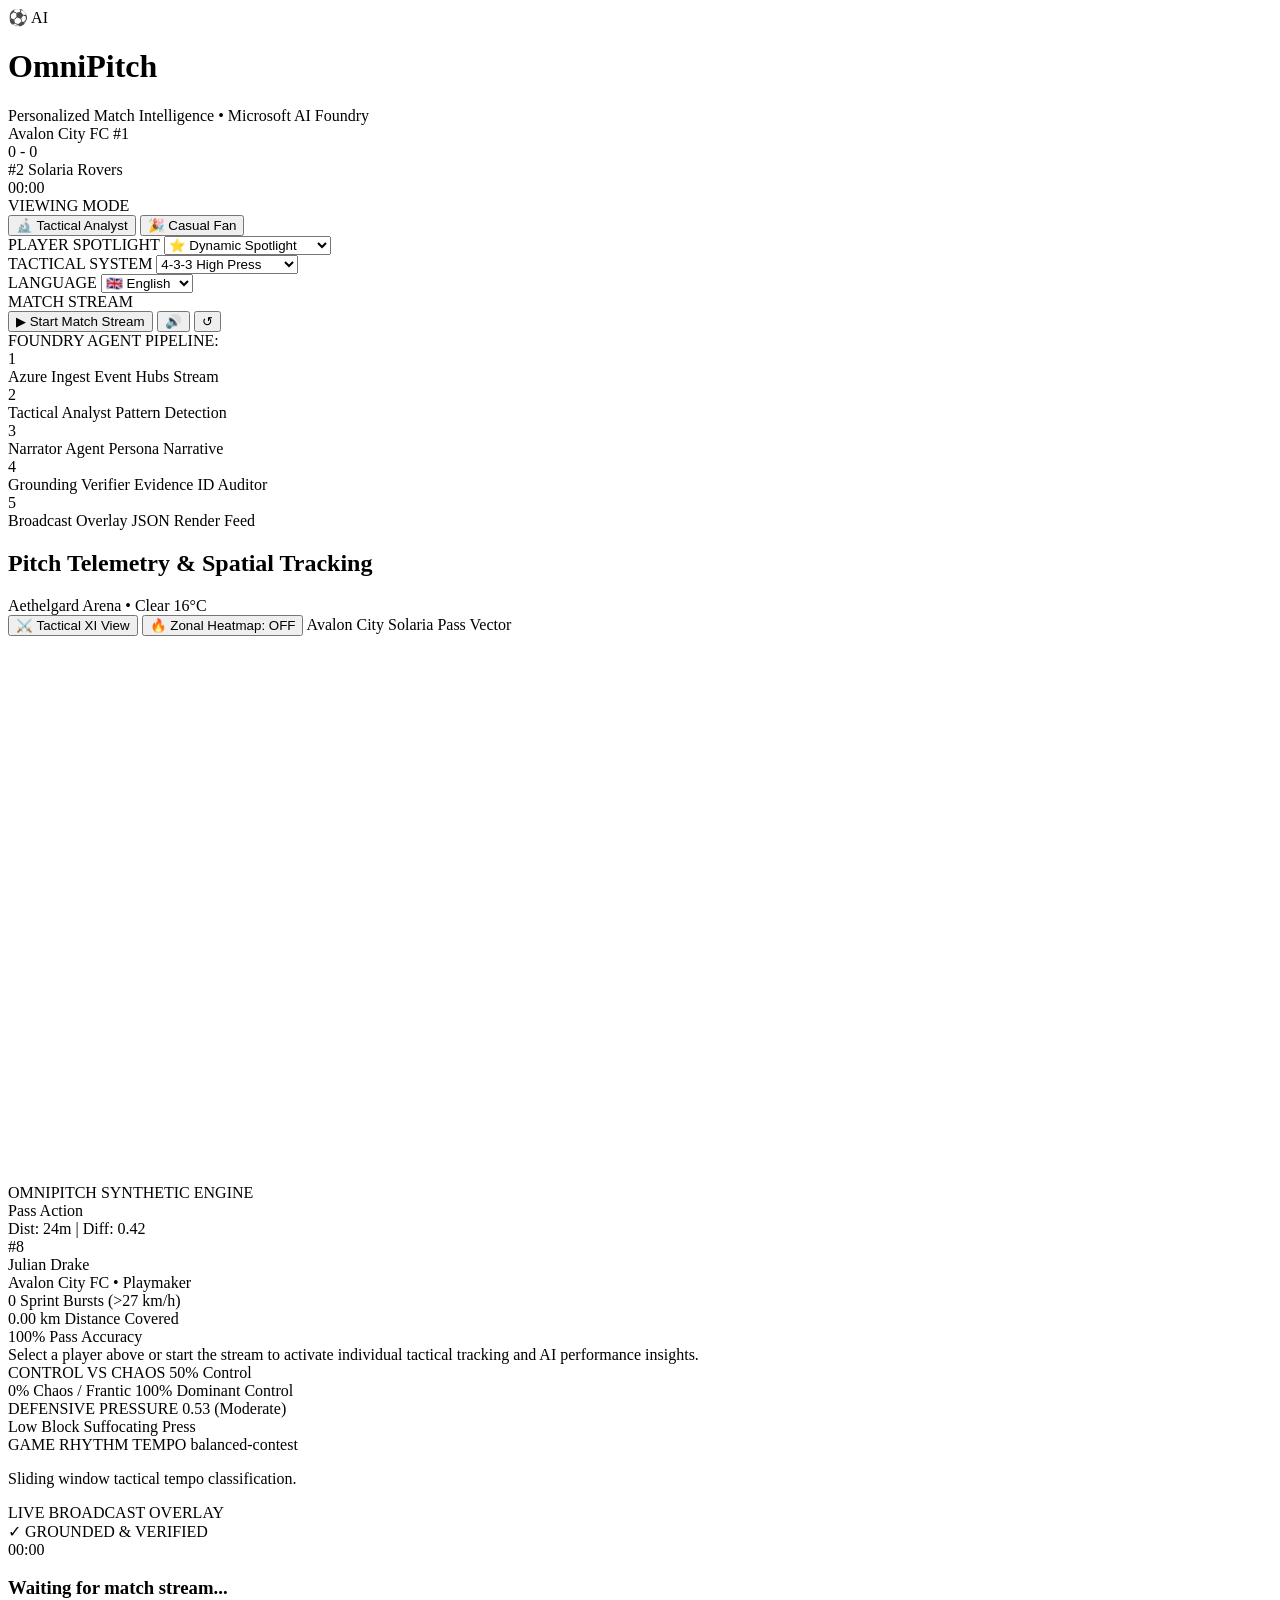
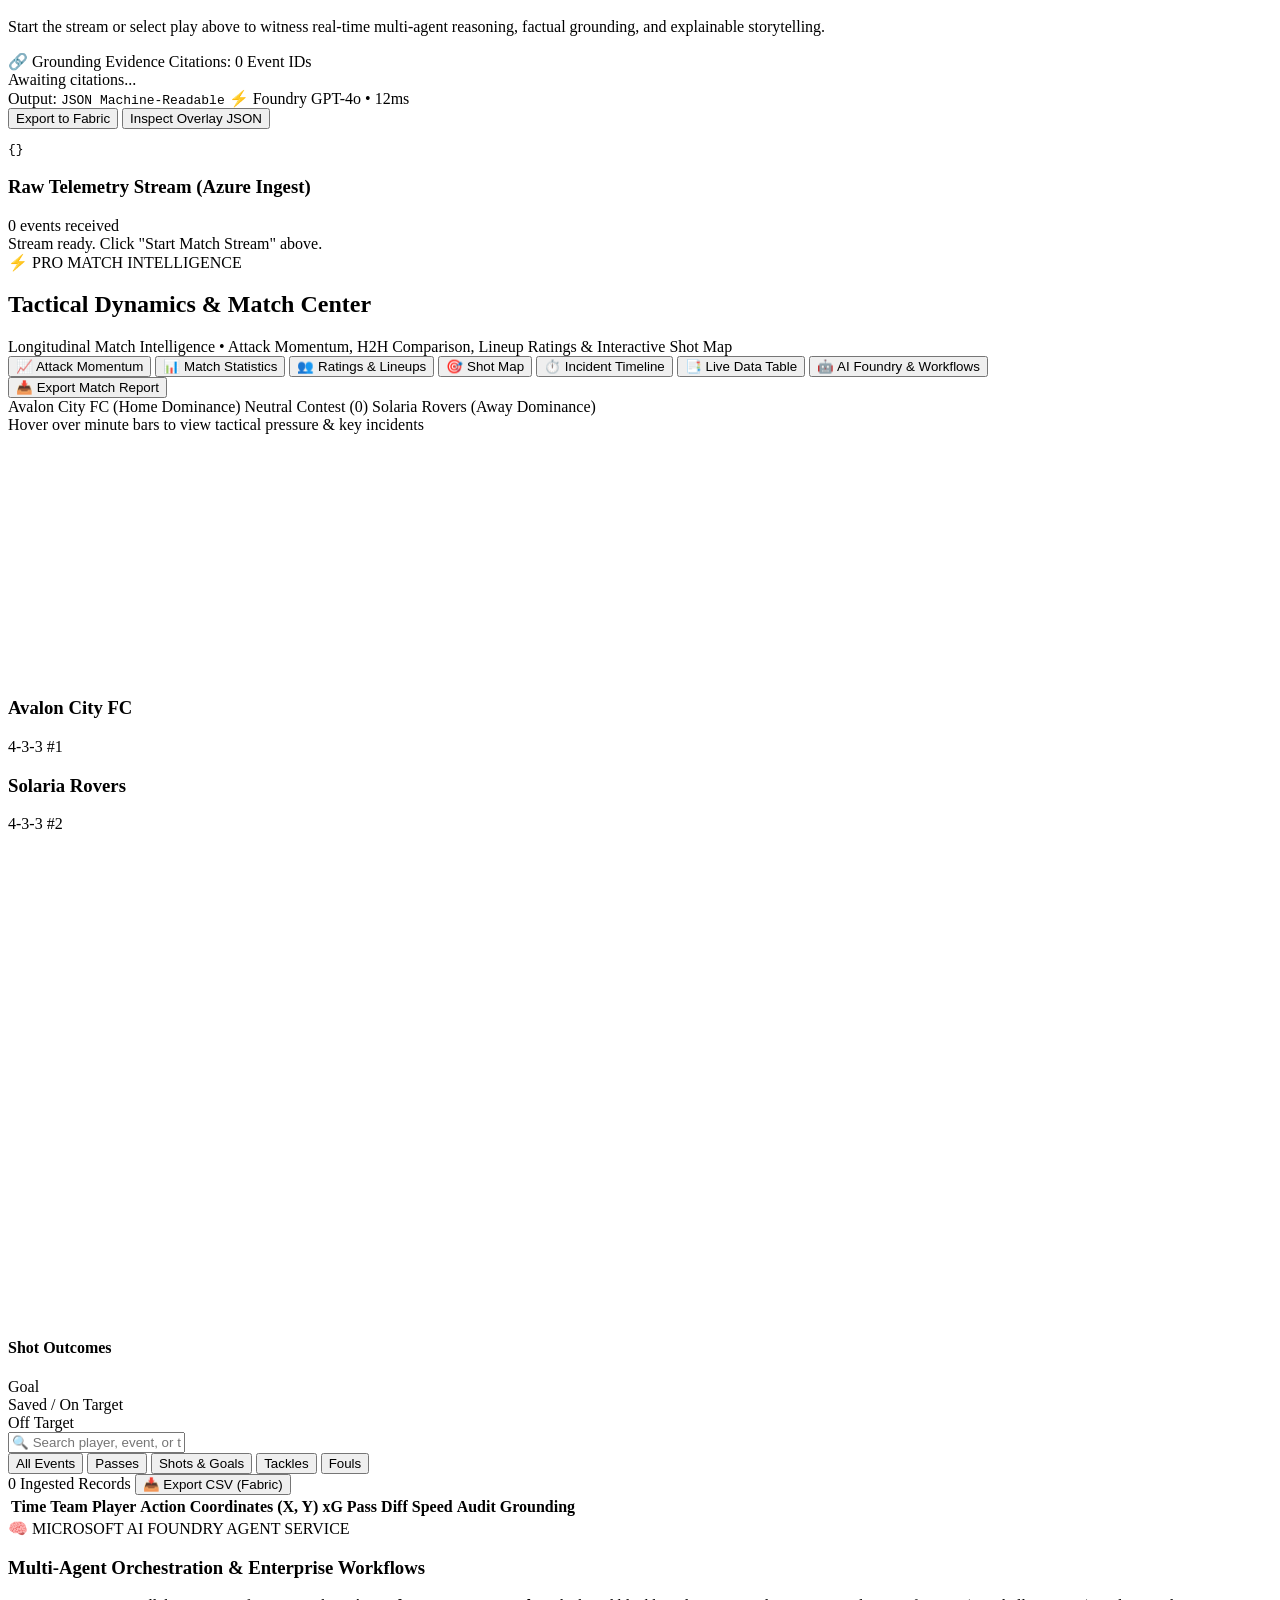
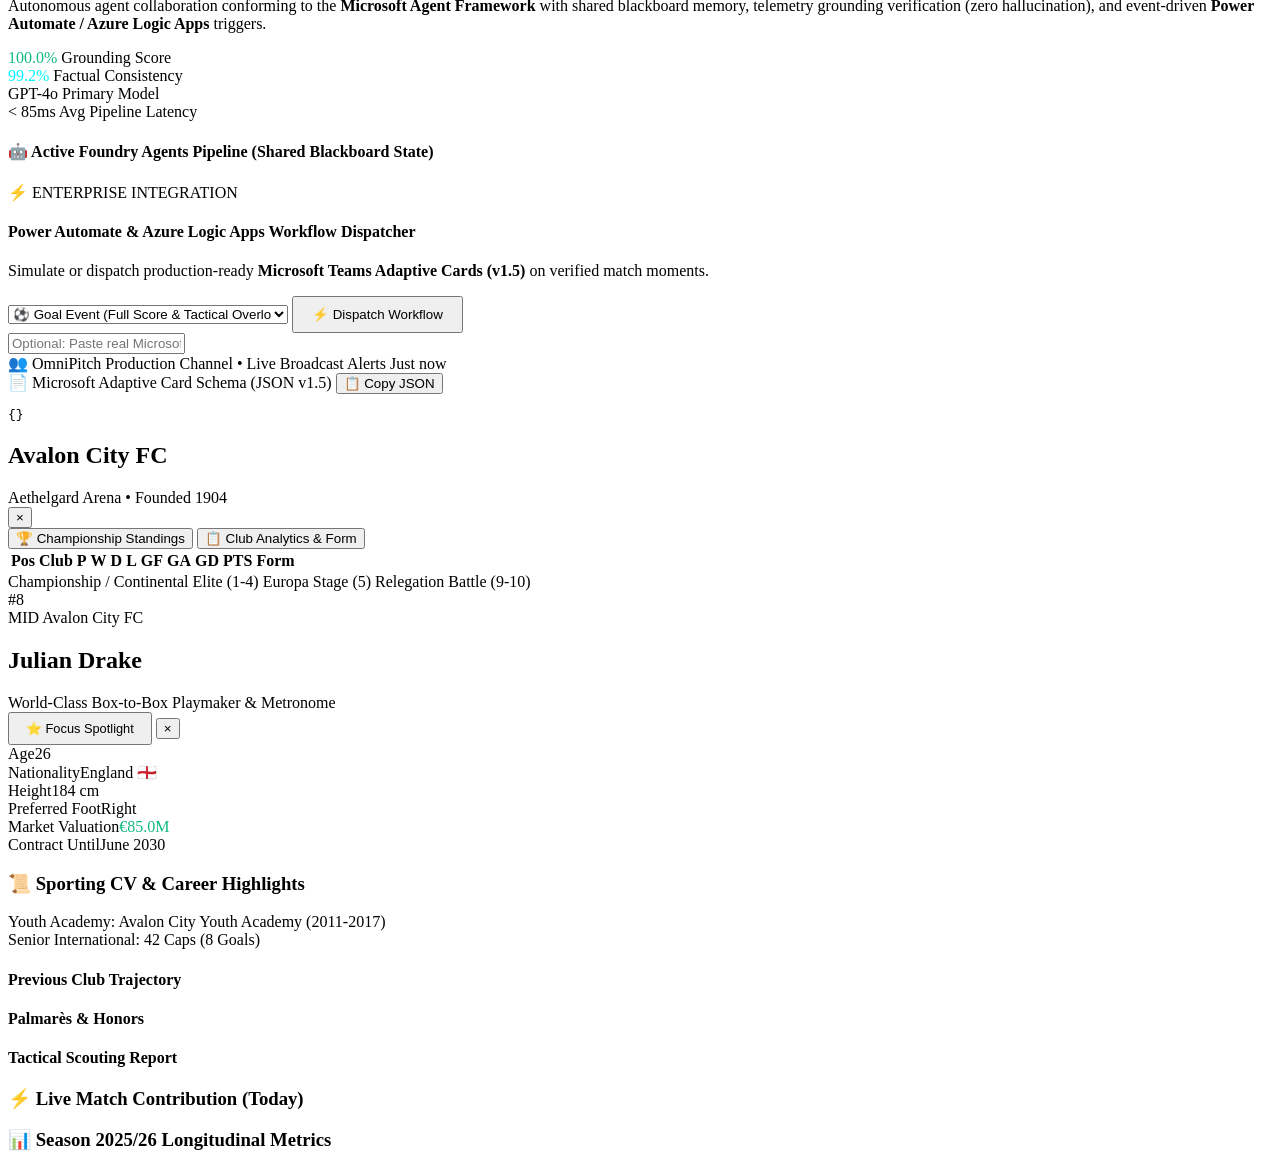
==== commit 509409c7: "feat(foundry): add Microsoft AI Foundry multi-agent manifests, Power Automate Adaptive Cards dispatc" ====
--- a/src/omnipitch/web/static/index.html
+++ b/src/omnipitch/web/static/index.html
@@ -352,6 +352,7 @@
             <button class="mc-tab-btn" data-tab="tab-shotmap" id="btn-tab-shotmap">🎯 Shot Map</button>
             <button class="mc-tab-btn" data-tab="tab-timeline" id="btn-tab-timeline">⏱️ Incident Timeline</button>
             <button class="mc-tab-btn" data-tab="tab-datatable" id="btn-tab-datatable">📑 Live Data Table</button>
+            <button class="mc-tab-btn" data-tab="tab-foundry" id="btn-tab-foundry">🤖 AI Foundry & Workflows</button>
           </div>
           <button id="btn-export-match-report" class="btn-inspect-json" title="Download JSON match analytics dossier">📥 Export Match Report</button>
         </div>
@@ -480,6 +481,100 @@
                 <!-- Dynamically populated rows -->
               </tbody>
             </table>
+          </div>
+        </div>
+      </div>
+
+      <!-- Tab 7: Microsoft AI Foundry Multi-Agent Hub & Power Automate Workflows -->
+      <div class="mc-tab-content" id="tab-foundry">
+        <div class="foundry-hub-card">
+          <!-- Top Architecture Banner -->
+          <div class="foundry-header-wrap">
+            <div class="foundry-title-group">
+              <div class="foundry-badge">🧠 MICROSOFT AI FOUNDRY AGENT SERVICE</div>
+              <h3>Multi-Agent Orchestration & Enterprise Workflows</h3>
+              <p class="foundry-desc">
+                Autonomous agent collaboration conforming to the <b>Microsoft Agent Framework</b> with shared blackboard memory,
+                telemetry grounding verification (zero hallucination), and event-driven <b>Power Automate / Azure Logic Apps</b> triggers.
+              </p>
+            </div>
+            <div class="foundry-eval-ribbon">
+              <div class="eval-stat-pill">
+                <span class="eval-num" style="color: #10b981;">100.0%</span>
+                <span class="eval-lbl">Grounding Score</span>
+              </div>
+              <div class="eval-stat-pill">
+                <span class="eval-num" style="color: #00f2fe;">99.2%</span>
+                <span class="eval-lbl">Factual Consistency</span>
+              </div>
+              <div class="eval-stat-pill">
+                <span class="eval-num">GPT-4o</span>
+                <span class="eval-lbl">Primary Model</span>
+              </div>
+              <div class="eval-stat-pill">
+                <span class="eval-num">&lt; 85ms</span>
+                <span class="eval-lbl">Avg Pipeline Latency</span>
+              </div>
+            </div>
+          </div>
+
+          <!-- 5 Agents Orchestration Map -->
+          <div class="foundry-agents-section">
+            <h4 class="section-sub-title">🤖 Active Foundry Agents Pipeline (Shared Blackboard State)</h4>
+            <div class="agents-grid" id="foundry-agents-grid">
+              <!-- Dynamically populated by app.js -->
+            </div>
+          </div>
+
+          <!-- Enterprise Automation: Power Automate & Adaptive Cards -->
+          <div class="power-automate-section">
+            <div class="pa-header">
+              <div class="pa-title-wrap">
+                <div class="pa-pill">⚡ ENTERPRISE INTEGRATION</div>
+                <h4>Power Automate & Azure Logic Apps Workflow Dispatcher</h4>
+                <p>Simulate or dispatch production-ready <b>Microsoft Teams Adaptive Cards (v1.5)</b> on verified match moments.</p>
+              </div>
+              <div class="pa-controls">
+                <select id="pa-event-type-select" class="custom-select" style="max-width: 280px;">
+                  <option value="goal">⚽ Goal Event (Full Score & Tactical Overload)</option>
+                  <option value="tactical_shift">⚡ Tactical Shift (Dominance & PPDA Pressure)</option>
+                  <option value="incident">⚠️ Disciplinary Incident (VAR & Cards)</option>
+                </select>
+                <button id="btn-dispatch-pa" class="btn-primary" style="padding: 9px 18px;">⚡ Dispatch Workflow</button>
+              </div>
+            </div>
+
+            <!-- Optional Webhook Input -->
+            <div class="pa-webhook-input-wrap">
+              <input type="text" id="pa-webhook-url" class="datatable-search-input" placeholder="Optional: Paste real Microsoft Teams / Power Automate Webhook URL (leave empty for instant simulation)..." />
+            </div>
+
+            <!-- Dispatch Response Status -->
+            <div id="pa-dispatch-status" class="pa-status-box hidden"></div>
+
+            <!-- Live Adaptive Card Visualizer -->
+            <div class="adaptive-card-preview-container">
+              <div class="ac-visual-wrapper">
+                <div class="ac-teams-chrome">
+                  <div class="ac-teams-header">
+                    <span class="teams-logo-icon">👥</span>
+                    <span class="teams-channel-name">OmniPitch Production Channel &bull; Live Broadcast Alerts</span>
+                    <span class="teams-timestamp" id="ac-time-badge">Just now</span>
+                  </div>
+                  <div class="ac-teams-card-body" id="ac-rendered-body">
+                    <!-- Populated dynamically with Microsoft Teams Adaptive Card styling -->
+                  </div>
+                </div>
+              </div>
+              <div class="ac-json-wrapper">
+                <div class="ac-json-header">
+                  <span>📄 Microsoft Adaptive Card Schema (JSON v1.5)</span>
+                  <button id="btn-copy-card-json" class="btn-inspect-json">📋 Copy JSON</button>
+                </div>
+                <pre class="ac-json-pre"><code id="ac-json-code">{}</code></pre>
+              </div>
+            </div>
+
           </div>
         </div>
       </div>
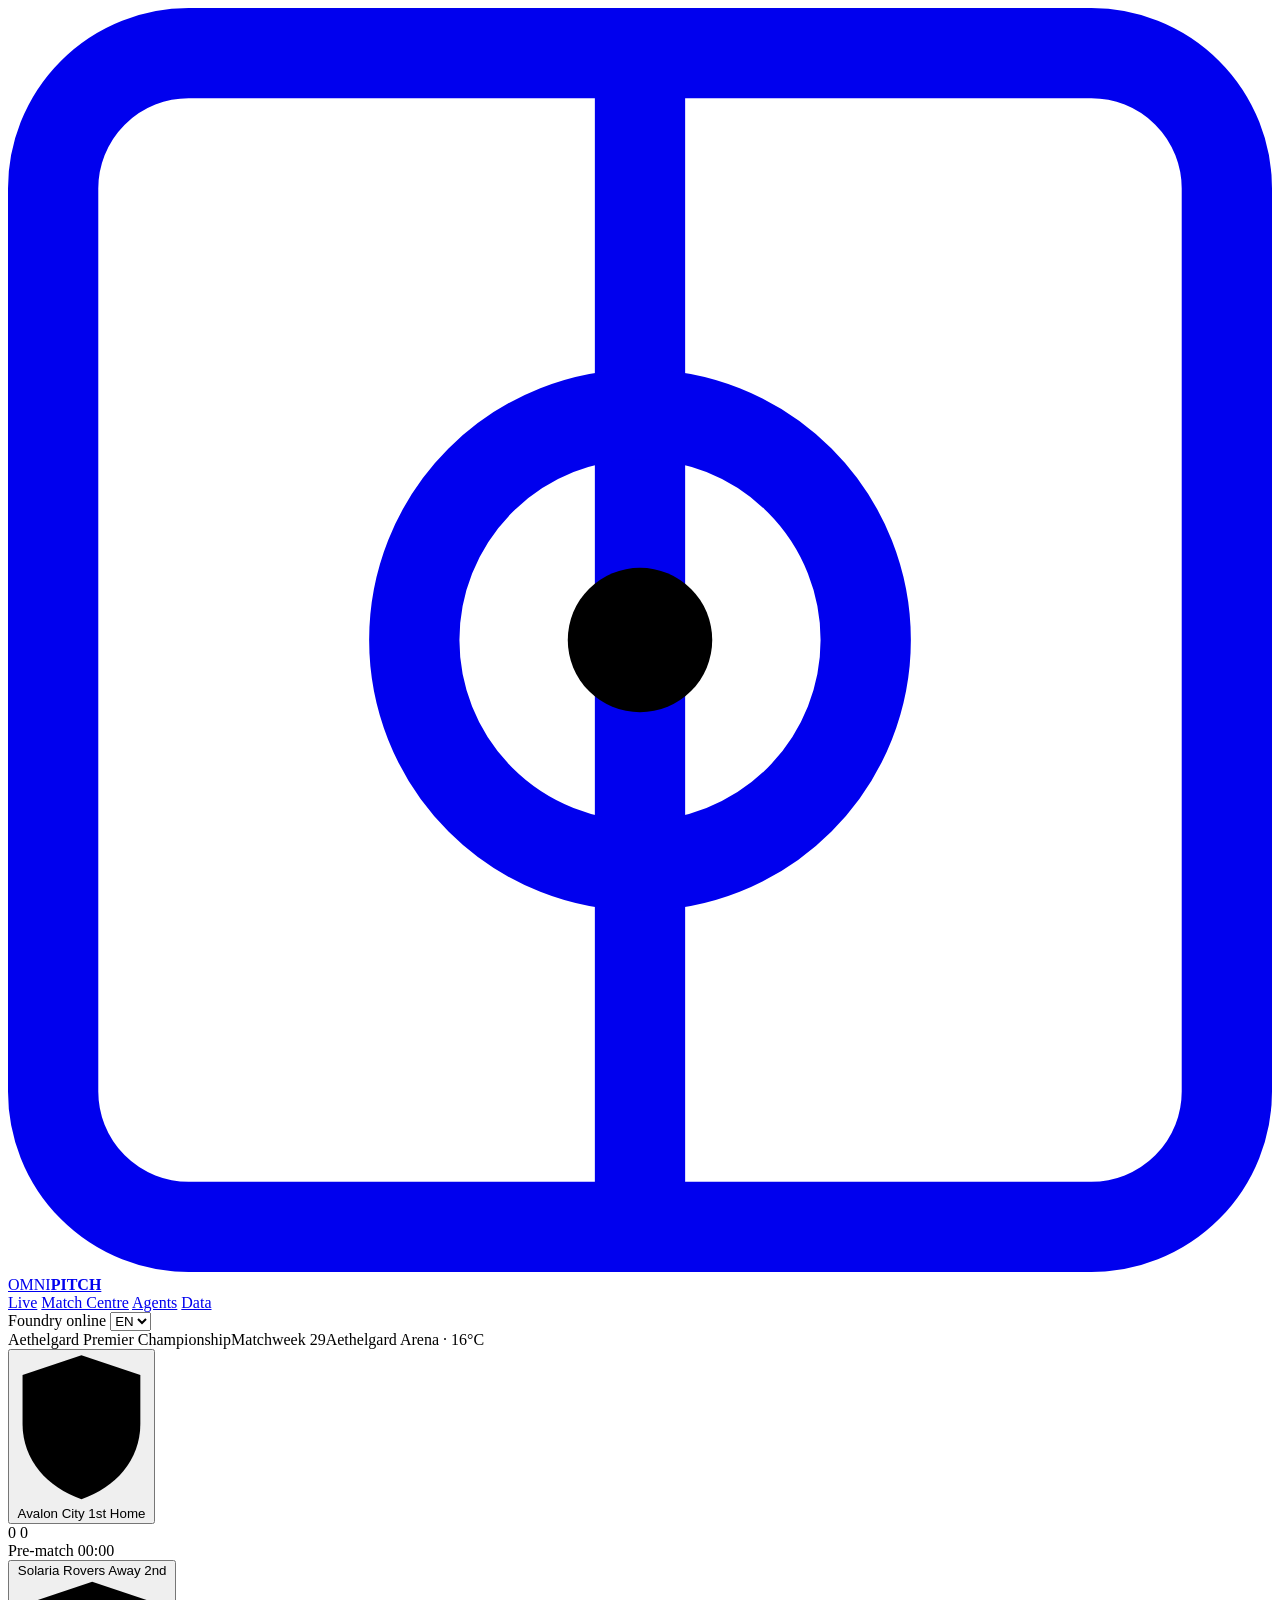
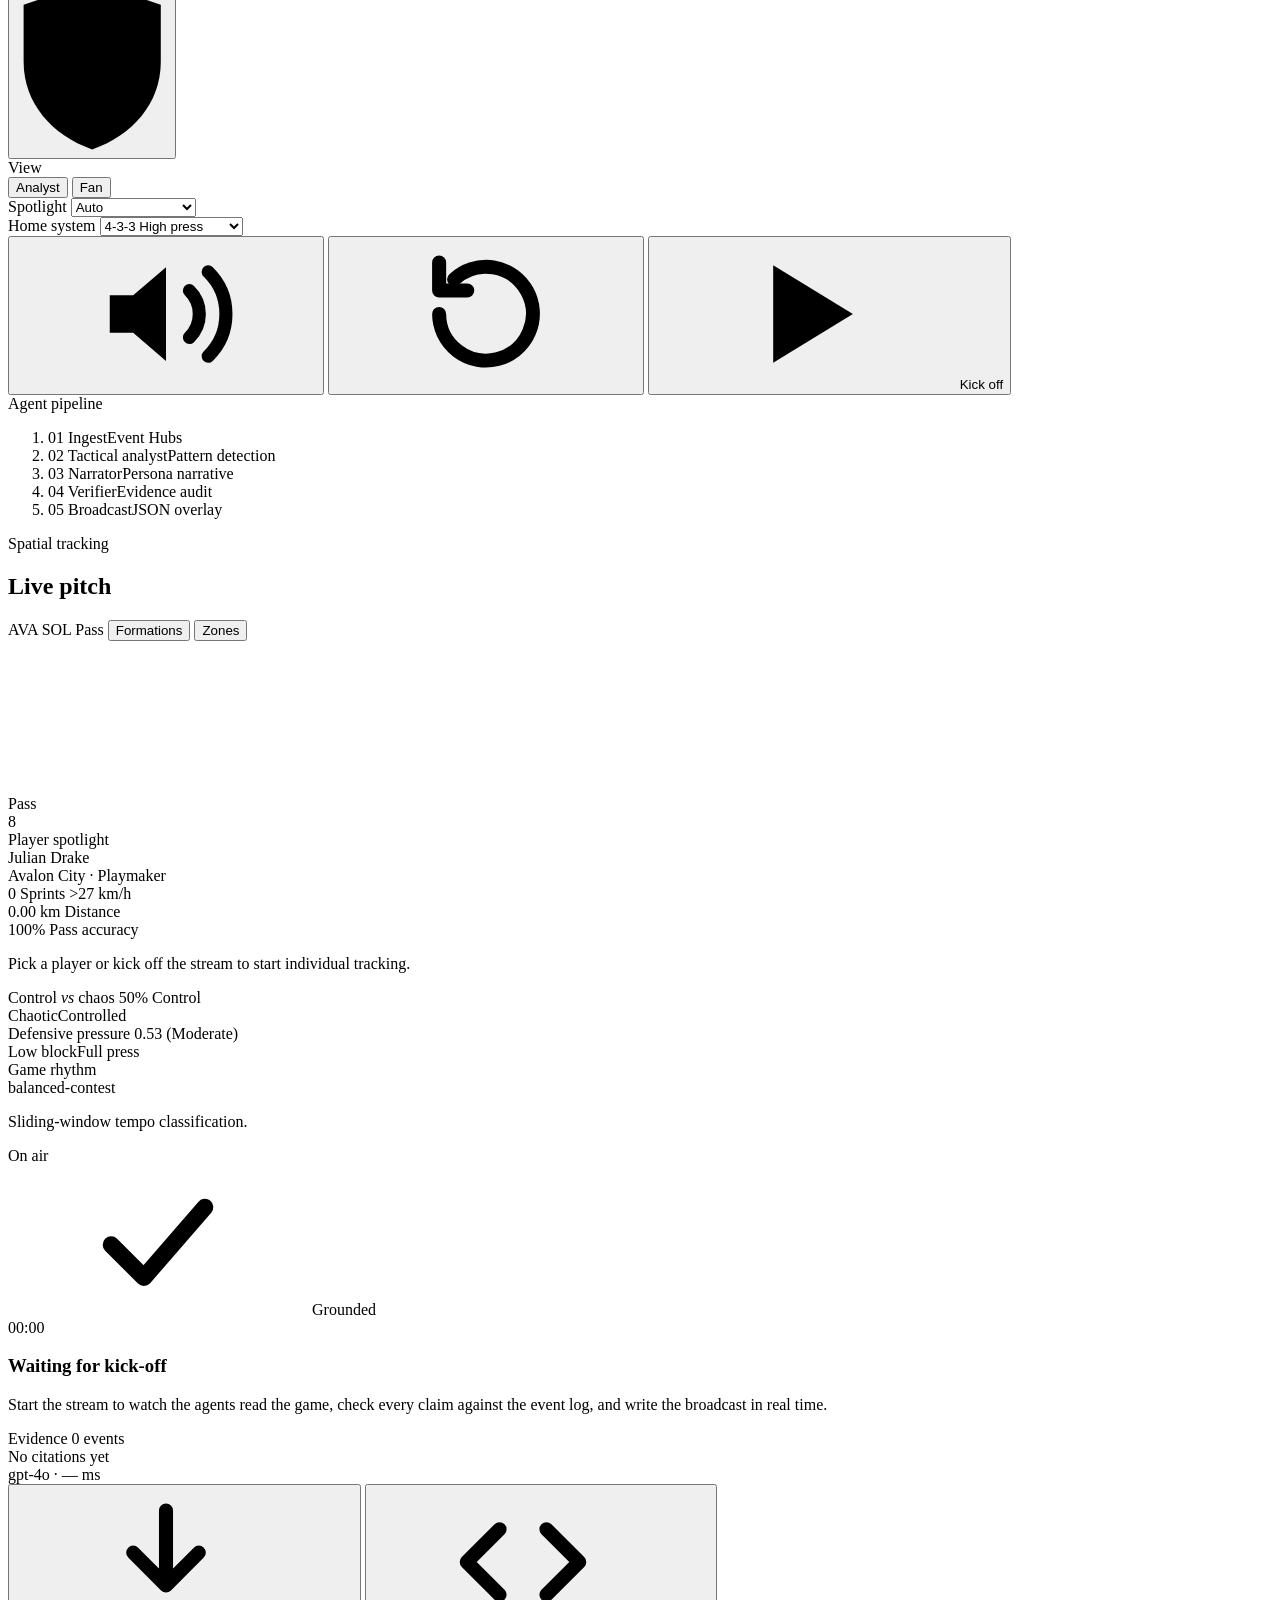
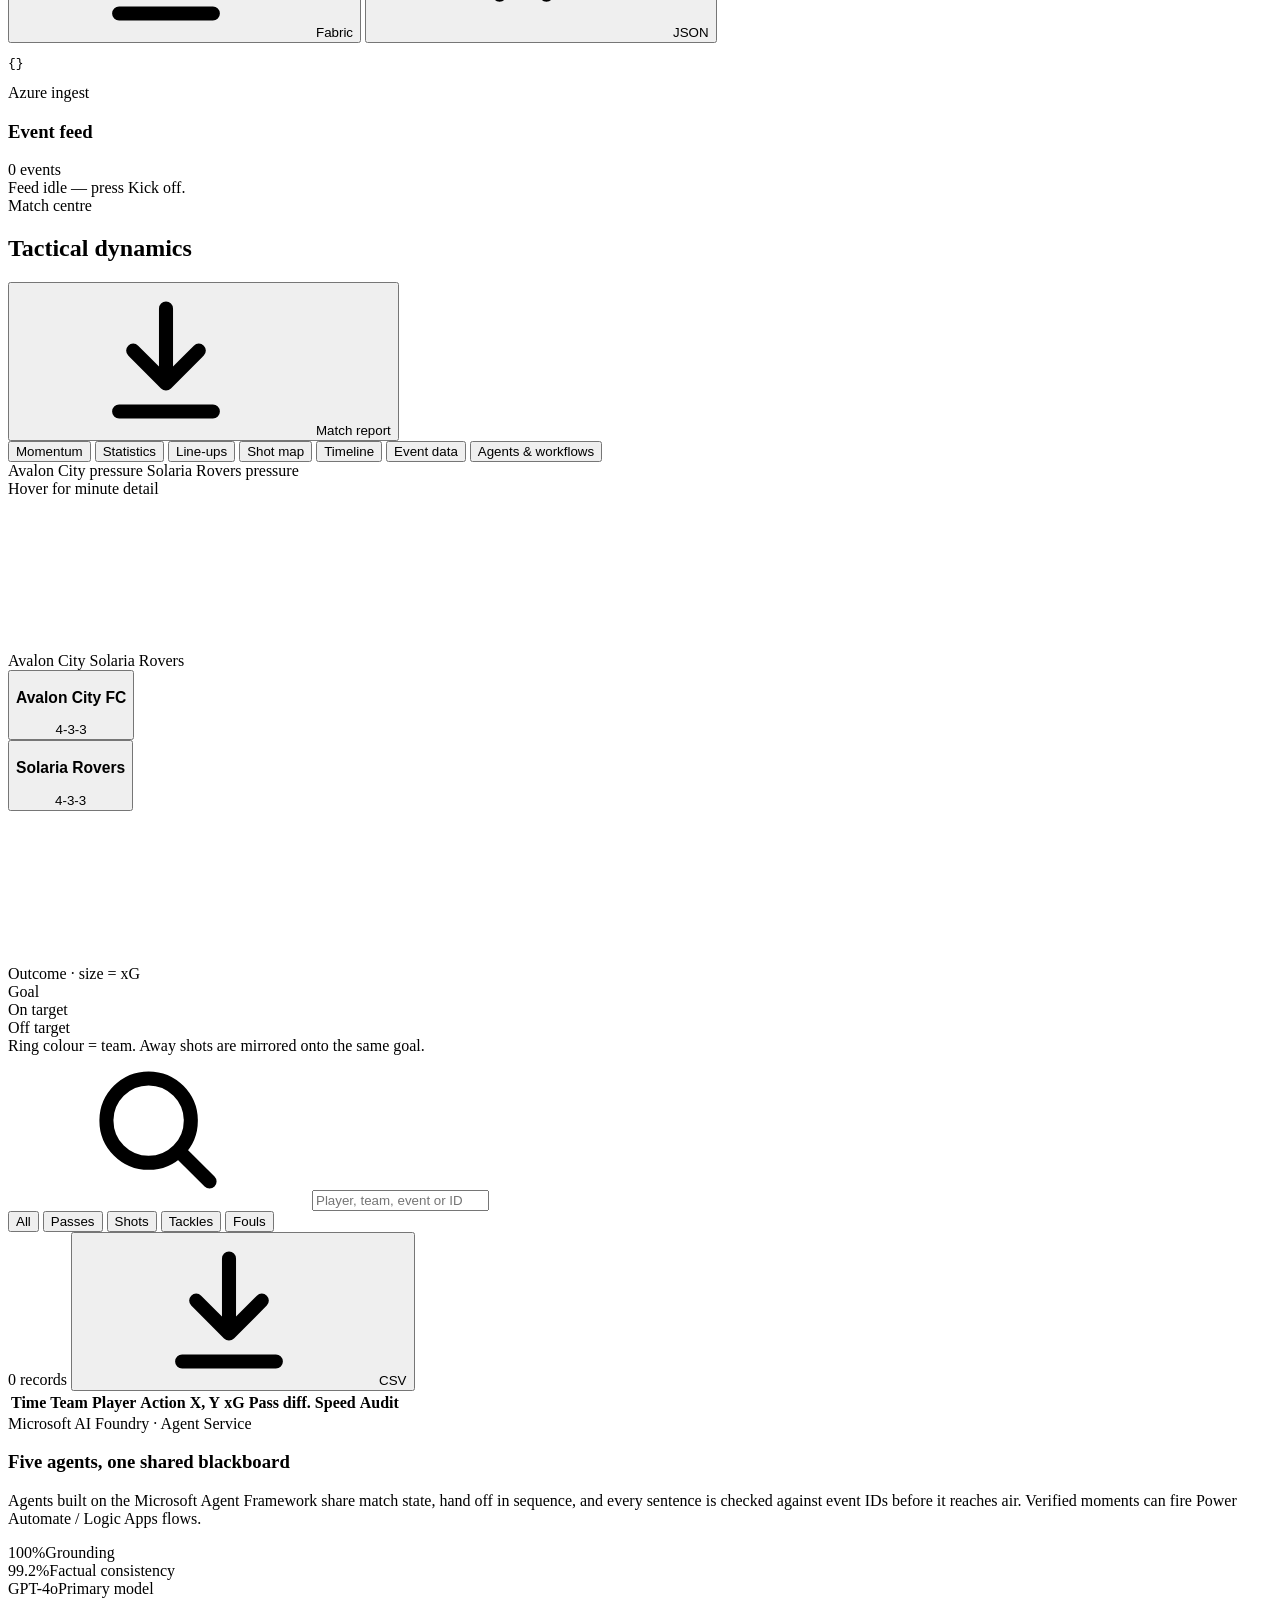
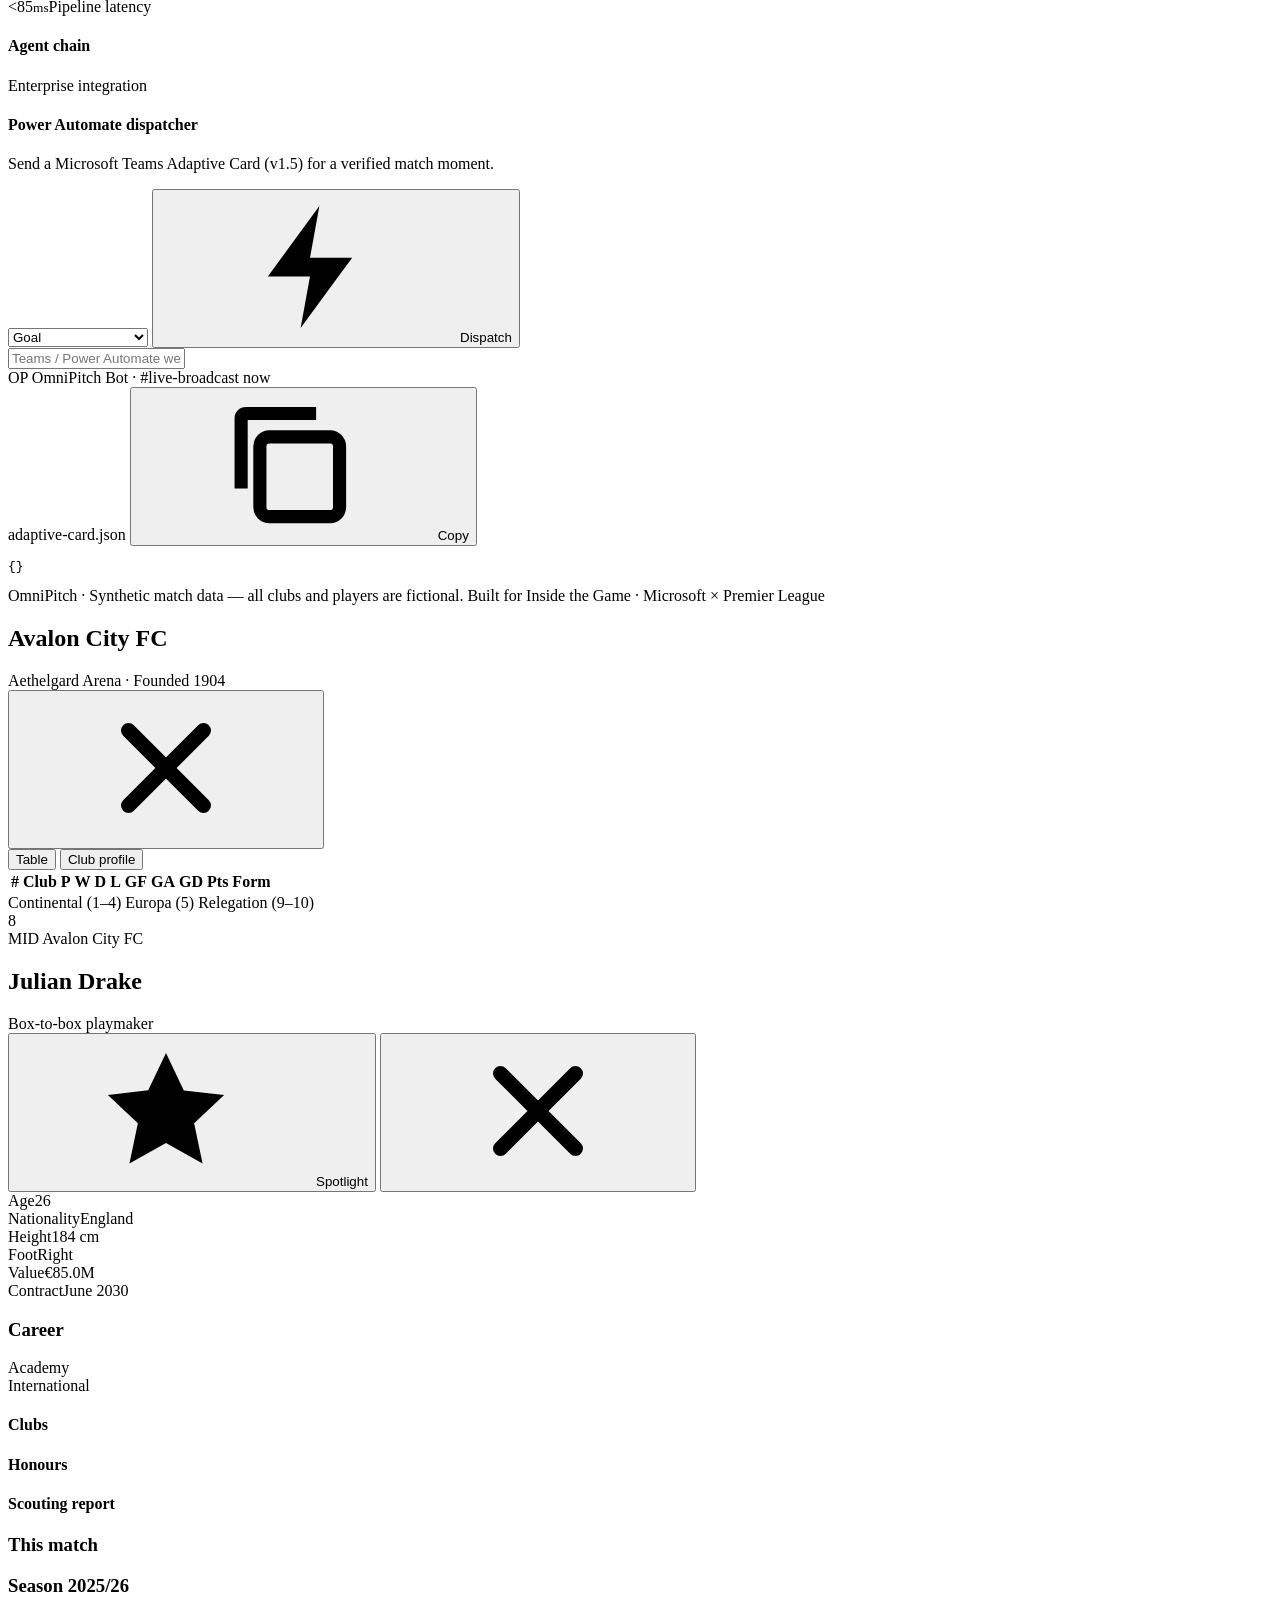
==== commit 765c6194: "feat(web): broadcast-style redesign and live stream fixes - Replace glassmorphism/emoji UI with a fl" ====
--- a/src/omnipitch/web/static/index.html
+++ b/src/omnipitch/web/static/index.html
@@ -3,463 +3,450 @@
 <head>
   <meta charset="UTF-8">
   <meta name="viewport" content="width=device-width, initial-scale=1.0">
-  <title>OmniPitch - Personalized Synthetic Match Intelligence on Microsoft AI</title>
+  <title>OmniPitch — Match Intelligence</title>
   <meta name="description" content="Real-time multi-agent match intelligence, explainable tactical insights, and broadcast overlays on Microsoft AI Foundry.">
-  
-  <!-- Modern Google Fonts -->
+  <meta name="theme-color" content="#0b0c0e">
+
   <link rel="preconnect" href="https://fonts.googleapis.com">
   <link rel="preconnect" href="https://fonts.gstatic.com" crossorigin>
-  <link href="https://fonts.googleapis.com/css2?family=JetBrains+Mono:wght@400;600&family=Outfit:wght@300;400;500;600;700;800&display=swap" rel="stylesheet">
-  
-  <link rel="stylesheet" href="/static/style.css">
+  <link href="https://fonts.googleapis.com/css2?family=Barlow+Condensed:wght@500;600;700;800&family=Barlow:wght@400;500;600;700&family=IBM+Plex+Mono:wght@400;500;600&family=Newsreader:ital,opsz,wght@1,6..72,400;1,6..72,500&display=swap" rel="stylesheet">
+
+  <link rel="stylesheet" href="/static/style.css?v=7">
 </head>
-<body class="theme-dark">
+<body>
+
+  <!-- Icon sprite -->
+  <svg width="0" height="0" style="position:absolute" aria-hidden="true">
+    <symbol id="i-play" viewBox="0 0 16 16"><path d="M4.5 2.8v10.4L13 8z" fill="currentColor"/></symbol>
+    <symbol id="i-pause" viewBox="0 0 16 16"><path d="M4 3h3v10H4zM9 3h3v10H9z" fill="currentColor"/></symbol>
+    <symbol id="i-sound" viewBox="0 0 16 16"><path d="M2 6h2.5L8 3v10L4.5 10H2z" fill="currentColor"/><path d="M10.5 5.5a3.5 3.5 0 0 1 0 5M12.5 3.5a6.3 6.3 0 0 1 0 9" fill="none" stroke="currentColor" stroke-width="1.4" stroke-linecap="round"/></symbol>
+    <symbol id="i-reset" viewBox="0 0 16 16"><path d="M3 8a5 5 0 1 0 1.6-3.7" fill="none" stroke="currentColor" stroke-width="1.5" stroke-linecap="round"/><path d="M3 2.5v3h3" fill="none" stroke="currentColor" stroke-width="1.5" stroke-linecap="round" stroke-linejoin="round"/></symbol>
+    <symbol id="i-download" viewBox="0 0 16 16"><path d="M8 2.5v8M4.5 7 8 10.5 11.5 7M3 13.5h10" fill="none" stroke="currentColor" stroke-width="1.5" stroke-linecap="round" stroke-linejoin="round"/></symbol>
+    <symbol id="i-code" viewBox="0 0 16 16"><path d="M5.5 4.5 2 8l3.5 3.5M10.5 4.5 14 8l-3.5 3.5" fill="none" stroke="currentColor" stroke-width="1.5" stroke-linecap="round" stroke-linejoin="round"/></symbol>
+    <symbol id="i-check" viewBox="0 0 16 16"><path d="M3 8.5 6.5 12 13 4.5" fill="none" stroke="currentColor" stroke-width="1.8" stroke-linecap="round" stroke-linejoin="round"/></symbol>
+    <symbol id="i-close" viewBox="0 0 16 16"><path d="M4 4l8 8M12 4l-8 8" fill="none" stroke="currentColor" stroke-width="1.6" stroke-linecap="round"/></symbol>
+    <symbol id="i-search" viewBox="0 0 16 16"><circle cx="7" cy="7" r="4.5" fill="none" stroke="currentColor" stroke-width="1.5"/><path d="m10.5 10.5 3 3" stroke="currentColor" stroke-width="1.5" stroke-linecap="round"/></symbol>
+    <symbol id="i-bolt" viewBox="0 0 16 16"><path d="M9 1.5 3.5 9H8l-1 5.5L12.5 7H8z" fill="currentColor"/></symbol>
+    <symbol id="i-copy" viewBox="0 0 16 16"><rect x="5" y="5" width="8.5" height="8.5" rx="1" fill="none" stroke="currentColor" stroke-width="1.4"/><path d="M3 10.5V3a.5.5 0 0 1 .5-.5H11" fill="none" stroke="currentColor" stroke-width="1.4"/></symbol>
+    <symbol id="i-star" viewBox="0 0 16 16"><path d="m8 1.8 1.9 4 4.3.5-3.2 3 .9 4.3L8 11.4l-3.9 2.2.9-4.3-3.2-3 4.3-.5z" fill="currentColor"/></symbol>
+  </svg>
+
+  <!-- ===================== Top bar ===================== -->
+  <header class="topbar">
+    <div class="topbar-inner">
+      <a class="wordmark" href="/" aria-label="OmniPitch home">
+        <svg class="wordmark-mark" viewBox="0 0 28 28" aria-hidden="true">
+          <rect x="1" y="1" width="26" height="26" rx="3" fill="none" stroke="currentColor" stroke-width="2"/>
+          <path d="M14 1v26" stroke="currentColor" stroke-width="2"/>
+          <circle cx="14" cy="14" r="5" fill="none" stroke="currentColor" stroke-width="2"/>
+          <circle cx="14" cy="14" r="1.6" fill="var(--accent)"/>
+        </svg>
+        <span class="wordmark-text">OMNI<b>PITCH</b></span>
+      </a>
+      <nav class="topnav" aria-label="Sections">
+        <a href="#pitch-section">Live</a>
+        <a href="#matchcenter-section">Match Centre</a>
+        <a href="#matchcenter-section" data-jump-tab="tab-foundry">Agents</a>
+        <a href="#matchcenter-section" data-jump-tab="tab-datatable">Data</a>
+      </nav>
+      <div class="topbar-meta">
+        <span class="sys-status"><span class="sys-dot"></span>Foundry online</span>
+        <select id="lang-select" class="custom-select select-compact" aria-label="Commentary language">
+          <option value="en">EN</option>
+          <option value="it">IT</option>
+          <option value="es">ES</option>
+          <option value="de">DE</option>
+        </select>
+      </div>
+    </div>
+  </header>
+
   <div class="app-container">
-    
-    <!-- Top Global Header -->
-    <header class="app-header">
-      <div class="header-left">
-        <div class="logo-group">
-          <div class="logo-badge">⚽ AI</div>
-          <div class="brand-text">
-            <h1>OmniPitch</h1>
-            <span class="tagline">Personalized Match Intelligence &bull; Microsoft AI Foundry</span>
-          </div>
-        </div>
-      </div>
-
-      <!-- Match Scoreboard -->
-      <div class="scoreboard-card" id="scoreboard">
-        <div class="team-side home clickable-team" id="home-team-trigger" title="Click to view Avalon City FC standings & club profile">
-          <span class="team-color-dot home-dot"></span>
-          <span class="team-name" id="home-name">Avalon City FC</span>
-          <span class="team-rank-badge">#1</span>
-        </div>
-        <div class="score-display">
-          <span class="score-digit" id="home-score">0</span>
-          <span class="score-divider">-</span>
-          <span class="score-digit" id="away-score">0</span>
-        </div>
-        <div class="team-side away clickable-team" id="away-team-trigger" title="Click to view Solaria Rovers standings & club profile">
-          <span class="team-rank-badge">#2</span>
-          <span class="team-name" id="away-name">Solaria Rovers</span>
-          <span class="team-color-dot away-dot"></span>
-        </div>
-        <div class="clock-badge">
-          <span class="live-indicator"></span>
-          <span id="match-clock">00:00</span>
-        </div>
-      </div>
-
-      <!-- Controls & Persona Switcher -->
-      <div class="header-right">
-        <!-- Persona Toggle -->
+
+    <!-- ===================== Scoreboard ===================== -->
+    <section class="scoreboard" id="scoreboard" aria-label="Scoreboard">
+      <div class="scoreboard-competition">
+        <span>Aethelgard Premier Championship</span><span class="sep"></span><span>Matchweek 29</span><span class="sep"></span><span id="pitch-status">Aethelgard Arena · 16°C</span>
+      </div>
+
+      <div class="scoreboard-main">
+        <button class="sb-team home clickable-team" id="home-team-trigger" title="Avalon City FC — standings & club profile">
+          <span class="crest crest-home" aria-hidden="true">
+            <svg viewBox="0 0 40 46"><path d="M20 1 38 7v15c0 11-7.6 19.4-18 23C9.6 41.4 2 33 2 22V7z" fill="currentColor"/><text x="20" y="27" text-anchor="middle">AVA</text></svg>
+          </span>
+          <span class="sb-team-text">
+            <span class="sb-team-name" id="home-name">Avalon City</span>
+            <span class="sb-team-meta"><span class="team-rank-badge">1st</span> Home</span>
+          </span>
+        </button>
+
+        <div class="sb-center">
+          <div class="sb-score">
+            <span class="score-digit" id="home-score">0</span>
+            <span class="score-divider"></span>
+            <span class="score-digit" id="away-score">0</span>
+          </div>
+          <div class="sb-clock">
+            <span class="live-tag"><span class="live-indicator"></span><span class="live-label">Pre-match</span></span>
+            <span class="clock-value" id="match-clock">00:00</span>
+          </div>
+        </div>
+
+        <button class="sb-team away clickable-team" id="away-team-trigger" title="Solaria Rovers — standings & club profile">
+          <span class="sb-team-text">
+            <span class="sb-team-name" id="away-name">Solaria Rovers</span>
+            <span class="sb-team-meta">Away <span class="team-rank-badge">2nd</span></span>
+          </span>
+          <span class="crest crest-away" aria-hidden="true">
+            <svg viewBox="0 0 40 46"><path d="M20 1 38 7v15c0 11-7.6 19.4-18 23C9.6 41.4 2 33 2 22V7z" fill="currentColor"/><text x="20" y="27" text-anchor="middle">SOL</text></svg>
+          </span>
+        </button>
+      </div>
+
+      <!-- Control strip -->
+      <div class="control-strip">
         <div class="control-group">
-          <label class="control-label">VIEWING MODE</label>
-          <div class="segmented-control" id="persona-toggle">
-            <button class="seg-btn active" data-persona="analyst" id="btn-analyst">
-              <span class="icon">🔬</span> Tactical Analyst
-            </button>
-            <button class="seg-btn" data-persona="fan" id="btn-fan">
-              <span class="icon">🎉</span> Casual Fan
-            </button>
-          </div>
-        </div>
-
-        <!-- Player Focus Mode Selector -->
+          <label class="control-label" for="btn-analyst">View</label>
+          <div class="segmented-control" id="persona-toggle" role="tablist">
+            <button class="seg-btn active" data-persona="analyst" id="btn-analyst">Analyst</button>
+            <button class="seg-btn" data-persona="fan" id="btn-fan">Fan</button>
+          </div>
+        </div>
+
         <div class="control-group">
-          <label class="control-label">PLAYER SPOTLIGHT</label>
+          <label class="control-label" for="player-select">Spotlight</label>
           <select id="player-select" class="custom-select">
-            <option value="">⭐ Dynamic Spotlight</option>
-            <option value="Julian Drake">Julian Drake (MID #8)</option>
-            <option value="Cyrus Kane">Cyrus Kane (FWD #9)</option>
-            <option value="Victor Sterling">Victor Sterling (FWD #9)</option>
-            <option value="Marcus Vance">Marcus Vance (GK #1)</option>
+            <option value="">Auto</option>
+            <option value="Julian Drake">Julian Drake · 8</option>
+            <option value="Cyrus Kane">Cyrus Kane · 9</option>
+            <option value="Victor Sterling">Victor Sterling · 9</option>
+            <option value="Marcus Vance">Marcus Vance · 1</option>
           </select>
         </div>
 
-        <!-- Tactical Formation Selector -->
         <div class="control-group">
-          <label class="control-label">TACTICAL SYSTEM</label>
+          <label class="control-label" for="formation-select">Home system</label>
           <select id="formation-select" class="custom-select">
-            <option value="4-3-3">4-3-3 High Press</option>
-            <option value="4-2-3-1">4-2-3-1 Midfield Box</option>
-            <option value="3-5-2">3-5-2 Wingbacks</option>
+            <option value="4-3-3">4-3-3 High press</option>
+            <option value="4-2-3-1">4-2-3-1 Double pivot</option>
+            <option value="3-5-2">3-5-2 Wing-backs</option>
           </select>
         </div>
 
-        <!-- Language Selector -->
-        <div class="control-group">
-          <label class="control-label">LANGUAGE</label>
-          <select id="lang-select" class="custom-select">
-            <option value="en">🇬🇧 English</option>
-            <option value="it">🇮🇹 Italiano</option>
-            <option value="es">🇪🇸 Español</option>
-            <option value="de">🇩🇪 Deutsch</option>
-          </select>
-        </div>
-
-        <!-- Stream Action Button -->
-        <div class="control-group">
-          <label class="control-label">MATCH STREAM</label>
-          <div class="playback-controls">
-            <button id="btn-stream-toggle" class="btn-primary">
-              <span id="stream-icon">▶</span>
-              <span id="stream-text">Start Match Stream</span>
-            </button>
-            <button id="btn-speak-commentary" class="btn-secondary" title="Listen live AI commentary aloud">🔊</button>
-            <button id="btn-reset" class="btn-secondary" title="Reset match simulation">↺</button>
-          </div>
-        </div>
-      </div>
-    </header>
-
-    <!-- Multi-Agent Pipeline Live Status Bar -->
-    <div class="agent-pipeline-bar">
+        <div class="control-spacer"></div>
+
+        <div class="playback-controls">
+          <button id="btn-speak-commentary" class="btn-secondary btn-icon" title="Read commentary aloud" aria-label="Read commentary aloud">
+            <svg class="ic"><use href="#i-sound"/></svg>
+          </button>
+          <button id="btn-reset" class="btn-secondary btn-icon" title="Reset simulation" aria-label="Reset simulation">
+            <svg class="ic"><use href="#i-reset"/></svg>
+          </button>
+          <button id="btn-stream-toggle" class="btn-primary btn-stream">
+            <svg class="ic"><use id="stream-icon" href="#i-play"/></svg>
+            <span id="stream-text">Kick off</span>
+          </button>
+        </div>
+      </div>
+    </section>
+
+    <!-- ===================== Agent pipeline ===================== -->
+    <div class="agent-pipeline-bar" aria-label="Agent pipeline">
       <div class="pipeline-title">
         <span class="pulse-ring"></span>
-        <span>FOUNDRY AGENT PIPELINE:</span>
-      </div>
-      <div class="pipeline-steps">
-        <div class="agent-step active" id="step-ingest">
-          <div class="step-num">1</div>
-          <div class="step-content">
-            <span class="step-name">Azure Ingest</span>
-            <span class="step-role">Event Hubs Stream</span>
-          </div>
-        </div>
-        <div class="pipeline-connector"></div>
-        <div class="agent-step" id="step-analyst">
-          <div class="step-num">2</div>
-          <div class="step-content">
-            <span class="step-name">Tactical Analyst</span>
-            <span class="step-role">Pattern Detection</span>
-          </div>
-        </div>
-        <div class="pipeline-connector"></div>
-        <div class="agent-step" id="step-narrator">
-          <div class="step-num">3</div>
-          <div class="step-content">
-            <span class="step-name">Narrator Agent</span>
-            <span class="step-role">Persona Narrative</span>
-          </div>
-        </div>
-        <div class="pipeline-connector"></div>
-        <div class="agent-step" id="step-verifier">
-          <div class="step-num">4</div>
-          <div class="step-content">
-            <span class="step-name">Grounding Verifier</span>
-            <span class="step-role">Evidence ID Auditor</span>
-          </div>
-        </div>
-        <div class="pipeline-connector"></div>
-        <div class="agent-step" id="step-broadcast">
-          <div class="step-num">5</div>
-          <div class="step-content">
-            <span class="step-name">Broadcast Overlay</span>
-            <span class="step-role">JSON Render Feed</span>
-          </div>
-        </div>
-      </div>
+        <span>Agent pipeline</span>
+      </div>
+      <ol class="pipeline-steps">
+        <li class="agent-step active" id="step-ingest">
+          <span class="step-num">01</span>
+          <span class="step-content"><span class="step-name">Ingest</span><span class="step-role">Event Hubs</span></span>
+        </li>
+        <li class="agent-step" id="step-analyst">
+          <span class="step-num">02</span>
+          <span class="step-content"><span class="step-name">Tactical analyst</span><span class="step-role">Pattern detection</span></span>
+        </li>
+        <li class="agent-step" id="step-narrator">
+          <span class="step-num">03</span>
+          <span class="step-content"><span class="step-name">Narrator</span><span class="step-role">Persona narrative</span></span>
+        </li>
+        <li class="agent-step" id="step-verifier">
+          <span class="step-num">04</span>
+          <span class="step-content"><span class="step-name">Verifier</span><span class="step-role">Evidence audit</span></span>
+        </li>
+        <li class="agent-step" id="step-broadcast">
+          <span class="step-num">05</span>
+          <span class="step-content"><span class="step-name">Broadcast</span><span class="step-role">JSON overlay</span></span>
+        </li>
+      </ol>
     </div>
 
-    <!-- Main Dynamic Grid -->
+    <!-- ===================== Main grid ===================== -->
     <main class="main-layout">
-      
-      <!-- Left: Interactive 2D Pitch Visualizer -->
-      <section class="pitch-section glass-panel">
+
+      <!-- Pitch -->
+      <section class="pitch-section panel" id="pitch-section">
         <div class="section-header">
           <div class="section-title-wrap">
-            <h2>Pitch Telemetry & Spatial Tracking</h2>
-            <span class="badge-subtle" id="pitch-status">Aethelgard Arena &bull; Clear 16°C</span>
+            <span class="eyebrow">Spatial tracking</span>
+            <h2>Live pitch</h2>
           </div>
           <div class="pitch-legend">
-            <button id="btn-toggle-pitch-mode" class="btn-pitch-mode" title="Switch between real-time ball/pass tracking and complete head-to-head tactical formations">⚔️ Tactical XI View</button>
-            <button id="btn-toggle-heatmap" class="btn-heatmap">🔥 Zonal Heatmap: OFF</button>
-            <span class="legend-item"><span class="dot-home"></span> Avalon City</span>
-            <span class="legend-item"><span class="dot-away"></span> Solaria</span>
-            <span class="legend-item"><span class="vector-line"></span> Pass Vector</span>
+            <span class="legend-item"><span class="dot-home"></span>AVA</span>
+            <span class="legend-item"><span class="dot-away"></span>SOL</span>
+            <span class="legend-item"><span class="vector-line"></span>Pass</span>
+            <span class="legend-divider"></span>
+            <button id="btn-toggle-pitch-mode" class="btn-toggle btn-pitch-mode" title="Show both starting XIs with live ratings">Formations</button>
+            <button id="btn-toggle-heatmap" class="btn-toggle btn-heatmap" title="Overlay territory by thirds">Zones</button>
           </div>
         </div>
 
         <div class="pitch-container" id="pitch-wrapper">
-          <canvas id="pitch-canvas" width="840" height="544"></canvas>
-          
-          <!-- Ball & Vector Overlays (Managed by Canvas & DOM) -->
-          <div class="pitch-watermark">OMNIPITCH SYNTHETIC ENGINE</div>
-          
-          <!-- Spatial Callout Tooltip -->
+          <canvas id="pitch-canvas"></canvas>
           <div id="spatial-callout" class="spatial-callout hidden">
-            <div class="callout-header" id="callout-title">Pass Action</div>
-            <div class="callout-metric" id="callout-metric">Dist: 24m | Diff: 0.42</div>
-          </div>
-        </div>
-
-        <!-- Player Spotlight HUD (Fulfills Player Focus Mode from Hackathon Rules) -->
+            <div class="callout-header" id="callout-title">Pass</div>
+            <div class="callout-metric" id="callout-metric"></div>
+          </div>
+        </div>
+
+        <!-- Player spotlight -->
         <div class="player-spotlight-card" id="player-spotlight-panel">
           <div class="spotlight-left">
-            <div class="player-avatar-badge" id="spotlight-avatar">#8</div>
+            <div class="player-avatar-badge" id="spotlight-avatar">8</div>
             <div class="player-identity">
+              <span class="eyebrow">Player spotlight</span>
               <div class="spotlight-name" id="spotlight-name">Julian Drake</div>
-              <div class="spotlight-team" id="spotlight-team">Avalon City FC &bull; Playmaker</div>
+              <div class="spotlight-team" id="spotlight-team">Avalon City · Playmaker</div>
             </div>
           </div>
           <div class="spotlight-stats">
             <div class="stat-pill">
               <span class="stat-num" id="spotlight-sprints">0</span>
-              <span class="stat-lbl">Sprint Bursts (>27 km/h)</span>
+              <span class="stat-lbl">Sprints &gt;27 km/h</span>
             </div>
             <div class="stat-pill">
               <span class="stat-num" id="spotlight-dist">0.00 km</span>
-              <span class="stat-lbl">Distance Covered</span>
+              <span class="stat-lbl">Distance</span>
             </div>
             <div class="stat-pill">
               <span class="stat-num" id="spotlight-acc">100%</span>
-              <span class="stat-lbl">Pass Accuracy</span>
-            </div>
-          </div>
-          <div class="spotlight-narrative" id="spotlight-narrative">
-            Select a player above or start the stream to activate individual tactical tracking and AI performance insights.
-          </div>
-        </div>
-
-        <!-- Tactical Gauges Under Pitch -->
+              <span class="stat-lbl">Pass accuracy</span>
+            </div>
+          </div>
+          <p class="spotlight-narrative" id="spotlight-narrative">
+            Pick a player or kick off the stream to start individual tracking.
+          </p>
+        </div>
+
+        <!-- Gauges -->
         <div class="tactical-gauges-grid">
-          
-          <!-- Gauge 1: Control vs Chaos -->
           <div class="gauge-card">
             <div class="gauge-header">
-              <span class="gauge-title">CONTROL VS CHAOS</span>
+              <span class="gauge-title">Control <i>vs</i> chaos</span>
               <span class="gauge-val" id="val-control">50% Control</span>
             </div>
-            <div class="meter-bar-track">
-              <div class="meter-bar-fill control-gradient" id="bar-control" style="width: 50%;"></div>
-            </div>
-            <div class="meter-labels">
-              <span>0% Chaos / Frantic</span>
-              <span>100% Dominant Control</span>
-            </div>
-          </div>
-
-          <!-- Gauge 2: Defensive Pressure -->
+            <div class="meter-bar-track"><div class="meter-bar-fill control-gradient" id="bar-control" style="width: 50%;"></div></div>
+            <div class="meter-labels"><span>Chaotic</span><span>Controlled</span></div>
+          </div>
+
           <div class="gauge-card">
             <div class="gauge-header">
-              <span class="gauge-title">DEFENSIVE PRESSURE</span>
+              <span class="gauge-title">Defensive pressure</span>
               <span class="gauge-val" id="val-pressure">0.53 (Moderate)</span>
             </div>
-            <div class="meter-bar-track">
-              <div class="meter-bar-fill pressure-gradient" id="bar-pressure" style="width: 53%;"></div>
-            </div>
-            <div class="meter-labels">
-              <span>Low Block</span>
-              <span>Suffocating Press</span>
-            </div>
-          </div>
-
-          <!-- Gauge 3: Game Rhythm Tempo -->
+            <div class="meter-bar-track"><div class="meter-bar-fill pressure-gradient" id="bar-pressure" style="width: 53%;"></div></div>
+            <div class="meter-labels"><span>Low block</span><span>Full press</span></div>
+          </div>
+
           <div class="gauge-card">
             <div class="gauge-header">
-              <span class="gauge-title">GAME RHYTHM TEMPO</span>
-              <span class="gauge-val highlight-badge" id="val-tempo">balanced-contest</span>
-            </div>
-            <p class="gauge-desc" id="desc-tempo">Sliding window tactical tempo classification.</p>
-          </div>
-
+              <span class="gauge-title">Game rhythm</span>
+            </div>
+            <div class="gauge-val highlight-badge" id="val-tempo">balanced-contest</div>
+            <p class="gauge-desc" id="desc-tempo">Sliding-window tempo classification.</p>
+          </div>
         </div>
       </section>
 
-      <!-- Right: Intelligence & Broadcast Overlays -->
+      <!-- Right column -->
       <section class="intel-section">
-        
-        <!-- Live Verified Broadcast Overlay Card -->
-        <div class="broadcast-card glass-panel" id="broadcast-card">
+
+        <!-- Broadcast overlay -->
+        <article class="broadcast-card panel" id="broadcast-card">
           <div class="broadcast-header">
-            <div class="broadcast-badge">
-              <span class="live-dot"></span> LIVE BROADCAST OVERLAY
-            </div>
+            <div class="broadcast-badge"><span class="live-dot"></span>On air</div>
             <div class="verification-badge" id="overlay-verified-badge">
-              <span class="check-icon">✓</span> GROUNDED & VERIFIED
+              <svg class="ic"><use href="#i-check"/></svg> Grounded
             </div>
           </div>
 
           <div class="broadcast-body">
             <div class="overlay-time" id="overlay-time">00:00</div>
-            <h3 class="overlay-headline" id="overlay-headline">Waiting for match stream...</h3>
+            <h3 class="overlay-headline" id="overlay-headline">Waiting for kick-off</h3>
             <p class="overlay-narrative" id="overlay-narrative">
-              Start the stream or select play above to witness real-time multi-agent reasoning, factual grounding, and explainable storytelling.
+              Start the stream to watch the agents read the game, check every claim against the event log, and write the broadcast in real time.
             </p>
+            <div class="overlay-genby" id="overlay-genby"></div>
           </div>
 
           <div class="evidence-box">
             <div class="evidence-title">
-              <span>🔗 Grounding Evidence Citations:</span>
-              <span class="evidence-count" id="evidence-count">0 Event IDs</span>
+              <span>Evidence</span>
+              <span class="evidence-count" id="evidence-count">0 events</span>
             </div>
             <div class="evidence-tags" id="evidence-tags">
-              <span class="tag-empty">Awaiting citations...</span>
+              <span class="tag-empty">No citations yet</span>
             </div>
           </div>
 
           <div class="broadcast-footer">
-            <div class="footer-meta">
-              <span>Output: <code class="code-badge">JSON Machine-Readable</code></span>
-              <span class="trace-pill" id="trace-badge">⚡ Foundry GPT-4o &bull; 12ms</span>
-            </div>
+            <span class="trace-pill" id="trace-badge">gpt-4o · — ms</span>
             <div class="footer-actions">
-              <button class="btn-inspect-json" id="btn-export-fabric">Export to Fabric</button>
-              <button class="btn-inspect-json" id="btn-toggle-json">Inspect Overlay JSON</button>
-            </div>
-          </div>
-
-          <!-- Collapsible JSON Payload Viewer -->
+              <button class="btn-ghost" id="btn-export-fabric"><svg class="ic"><use href="#i-download"/></svg>Fabric</button>
+              <button class="btn-ghost" id="btn-toggle-json"><svg class="ic"><use href="#i-code"/></svg>JSON</button>
+            </div>
+          </div>
+
           <div class="json-inspector hidden" id="json-inspector">
             <pre><code id="json-code">{}</code></pre>
           </div>
-        </div>
-
-        <!-- Telemetry & Raw Event Stream Feed -->
-        <div class="telemetry-card glass-panel">
+        </article>
+
+        <!-- Telemetry -->
+        <div class="telemetry-card panel">
           <div class="telemetry-header">
-            <h3>Raw Telemetry Stream (Azure Ingest)</h3>
-            <span class="event-counter" id="event-counter">0 events received</span>
-          </div>
-          
+            <div>
+              <span class="eyebrow">Azure ingest</span>
+              <h3>Event feed</h3>
+            </div>
+            <span class="event-counter" id="event-counter">0 events</span>
+          </div>
           <div class="telemetry-list" id="telemetry-list">
-            <!-- Dynamic stream rows will be prepended here -->
             <div class="telemetry-placeholder">
-              <div class="pulse-text">Stream ready. Click "Start Match Stream" above.</div>
+              <div class="pulse-text">Feed idle — press Kick off.</div>
             </div>
           </div>
         </div>
 
       </section>
-
     </main>
 
-    <!-- OmniPitch Pro Match Intelligence Suite -->
-    <section class="matchcenter-container glass-panel" id="matchcenter-section">
+    <!-- ===================== Match centre ===================== -->
+    <section class="matchcenter-container panel" id="matchcenter-section">
       <div class="matchcenter-header">
         <div class="matchcenter-badge-wrap">
-          <div class="matchcenter-pill">⚡ PRO MATCH INTELLIGENCE</div>
-          <h2>Tactical Dynamics & Match Center</h2>
-          <span class="matchcenter-sub">Longitudinal Match Intelligence &bull; Attack Momentum, H2H Comparison, Lineup Ratings & Interactive Shot Map</span>
-        </div>
-        <div class="matchcenter-controls-wrap">
-          <div class="matchcenter-tabs" id="matchcenter-tabs">
-            <button class="mc-tab-btn active" data-tab="tab-momentum" id="btn-tab-momentum">📈 Attack Momentum</button>
-            <button class="mc-tab-btn" data-tab="tab-comparison" id="btn-tab-comparison">📊 Match Statistics</button>
-            <button class="mc-tab-btn" data-tab="tab-lineups" id="btn-tab-lineups">👥 Ratings & Lineups</button>
-            <button class="mc-tab-btn" data-tab="tab-shotmap" id="btn-tab-shotmap">🎯 Shot Map</button>
-            <button class="mc-tab-btn" data-tab="tab-timeline" id="btn-tab-timeline">⏱️ Incident Timeline</button>
-            <button class="mc-tab-btn" data-tab="tab-datatable" id="btn-tab-datatable">📑 Live Data Table</button>
-            <button class="mc-tab-btn" data-tab="tab-foundry" id="btn-tab-foundry">🤖 AI Foundry & Workflows</button>
-          </div>
-          <button id="btn-export-match-report" class="btn-inspect-json" title="Download JSON match analytics dossier">📥 Export Match Report</button>
-        </div>
-      </div>
-
-      <!-- Tab 1: Attack Momentum Graph -->
+          <span class="eyebrow">Match centre</span>
+          <h2>Tactical dynamics</h2>
+        </div>
+        <button id="btn-export-match-report" class="btn-ghost" title="Download the match dossier as JSON">
+          <svg class="ic"><use href="#i-download"/></svg>Match report
+        </button>
+      </div>
+
+      <div class="matchcenter-tabs" id="matchcenter-tabs" role="tablist">
+        <button class="mc-tab-btn active" data-tab="tab-momentum" id="btn-tab-momentum">Momentum</button>
+        <button class="mc-tab-btn" data-tab="tab-comparison" id="btn-tab-comparison">Statistics</button>
+        <button class="mc-tab-btn" data-tab="tab-lineups" id="btn-tab-lineups">Line-ups</button>
+        <button class="mc-tab-btn" data-tab="tab-shotmap" id="btn-tab-shotmap">Shot map</button>
+        <button class="mc-tab-btn" data-tab="tab-timeline" id="btn-tab-timeline">Timeline</button>
+        <button class="mc-tab-btn" data-tab="tab-datatable" id="btn-tab-datatable">Event data</button>
+        <button class="mc-tab-btn" data-tab="tab-foundry" id="btn-tab-foundry">Agents &amp; workflows</button>
+      </div>
+
+      <!-- Momentum -->
       <div class="mc-tab-content active" id="tab-momentum">
         <div class="momentum-card">
           <div class="momentum-header">
             <div class="momentum-legend">
-              <span class="legend-chip home-chip"><span class="chip-color home"></span> Avalon City FC (Home Dominance)</span>
-              <span class="legend-chip neutral-chip"><span class="chip-color neutral"></span> Neutral Contest (0)</span>
-              <span class="legend-chip away-chip"><span class="chip-color away"></span> Solaria Rovers (Away Dominance)</span>
-            </div>
-            <div class="momentum-hint">Hover over minute bars to view tactical pressure & key incidents</div>
-          </div>
-          
+              <span class="legend-chip"><span class="chip-color home"></span>Avalon City pressure</span>
+              <span class="legend-chip"><span class="chip-color away"></span>Solaria Rovers pressure</span>
+            </div>
+            <div class="momentum-hint">Hover for minute detail</div>
+          </div>
           <div class="momentum-chart-wrapper">
-            <canvas id="momentum-canvas" width="1440" height="240"></canvas>
-            <div id="momentum-tooltip" class="momentum-tooltip hidden"></div>
-          </div>
-        </div>
-      </div>
-
-      <!-- Tab 2: Match Statistics Head-to-Head Comparison -->
+            <canvas id="momentum-canvas"></canvas>
+            <div id="momentum-tooltip" class="chart-tooltip momentum-tooltip hidden"></div>
+          </div>
+        </div>
+      </div>
+
+      <!-- Statistics -->
       <div class="mc-tab-content" id="tab-comparison">
-        <div class="h2h-stats-grid" id="h2h-stats-container">
-          <!-- Populated dynamically by app.js -->
-        </div>
-      </div>
-
-      <!-- Tab 3: Lineups & Dynamic Ratings -->
+        <div class="h2h-head">
+          <span class="h2h-head-team home">Avalon City</span>
+          <span class="h2h-head-team away">Solaria Rovers</span>
+        </div>
+        <div class="h2h-stats-grid" id="h2h-stats-container"></div>
+      </div>
+
+      <!-- Line-ups -->
       <div class="mc-tab-content" id="tab-lineups">
         <div class="lineups-rating-grid">
-          <!-- Home Lineup -->
           <div class="team-lineup-column" id="home-lineup-column">
-            <div class="team-lineup-header clickable-team" id="lineup-home-team-trigger" title="Click to view Avalon City FC standings & club profile">
-              <div class="team-dot home-dot"></div>
+            <button class="team-lineup-header clickable-team home" id="lineup-home-team-trigger" title="Avalon City FC — standings & club profile">
+              <span class="team-dot home-dot"></span>
               <h3 id="lineup-home-team-name">Avalon City FC</h3>
               <span class="lineup-formation" id="lineup-home-formation-badge">4-3-3</span>
-              <span class="team-rank-badge">#1</span>
-            </div>
-            <div class="player-rating-list" id="home-player-ratings">
-              <!-- Populated dynamically -->
-            </div>
-          </div>
-
-          <!-- Away Lineup -->
+            </button>
+            <div class="player-rating-list" id="home-player-ratings"></div>
+          </div>
           <div class="team-lineup-column" id="away-lineup-column">
-            <div class="team-lineup-header clickable-team" id="lineup-away-team-trigger" title="Click to view Solaria Rovers standings & club profile">
-              <div class="team-dot away-dot"></div>
+            <button class="team-lineup-header clickable-team away" id="lineup-away-team-trigger" title="Solaria Rovers — standings & club profile">
+              <span class="team-dot away-dot"></span>
               <h3 id="lineup-away-team-name">Solaria Rovers</h3>
               <span class="lineup-formation">4-3-3</span>
-              <span class="team-rank-badge">#2</span>
-            </div>
-            <div class="player-rating-list" id="away-player-ratings">
-              <!-- Populated dynamically -->
-            </div>
-          </div>
-        </div>
-      </div>
-
-      <!-- Tab 4: Interactive Shot Map -->
+            </button>
+            <div class="player-rating-list" id="away-player-ratings"></div>
+          </div>
+        </div>
+      </div>
+
+      <!-- Shot map -->
       <div class="mc-tab-content" id="tab-shotmap">
         <div class="shotmap-wrapper">
           <div class="shotmap-pitch-wrap">
-            <canvas id="shotmap-canvas" width="800" height="480"></canvas>
-            <div id="shotmap-tooltip" class="shotmap-tooltip hidden"></div>
-          </div>
-          <div class="shotmap-sidebar">
+            <canvas id="shotmap-canvas"></canvas>
+            <div id="shotmap-tooltip" class="chart-tooltip shotmap-tooltip hidden"></div>
+          </div>
+          <aside class="shotmap-sidebar">
             <div class="shotmap-legend">
-              <h4>Shot Outcomes</h4>
-              <div class="legend-row"><span class="marker-dot goal-marker"></span> <span>Goal</span></div>
-              <div class="legend-row"><span class="marker-dot saved-marker"></span> <span>Saved / On Target</span></div>
-              <div class="legend-row"><span class="marker-dot missed-marker"></span> <span>Off Target</span></div>
-            </div>
-            <div class="shotmap-summary-box" id="shotmap-summary">
-              <!-- Populated by JS -->
-            </div>
-          </div>
-        </div>
-      </div>
-
-      <!-- Tab 5: Incident Timeline -->
+              <span class="eyebrow">Outcome · size = xG</span>
+              <div class="legend-row"><span class="marker-dot goal-marker"></span>Goal</div>
+              <div class="legend-row"><span class="marker-dot saved-marker"></span>On target</div>
+              <div class="legend-row"><span class="marker-dot missed-marker"></span>Off target</div>
+              <div class="legend-note">Ring colour = team. Away shots are mirrored onto the same goal.</div>
+            </div>
+            <div class="shotmap-summary-box" id="shotmap-summary"></div>
+          </aside>
+        </div>
+      </div>
+
+      <!-- Timeline -->
       <div class="mc-tab-content" id="tab-timeline">
-        <div class="timeline-stream" id="timeline-stream-list">
-          <!-- Populated dynamically -->
-        </div>
-      </div>
-
-      <!-- Tab 6: Live Data Table (Microsoft Fabric OneLake Telemetry Stream) -->
+        <div class="timeline-stream" id="timeline-stream-list"></div>
+      </div>
+
+      <!-- Event data -->
       <div class="mc-tab-content" id="tab-datatable">
         <div class="datatable-card">
           <div class="datatable-toolbar">
             <div class="datatable-filters">
-              <input type="text" id="datatable-search" class="datatable-search-input" placeholder="🔍 Search player, event, or team..." />
+              <label class="search-field">
+                <svg class="ic"><use href="#i-search"/></svg>
+                <input type="text" id="datatable-search" class="datatable-search-input" placeholder="Player, team, event or ID" />
+              </label>
               <div class="datatable-type-pills" id="datatable-pills">
-                <button class="type-pill active" data-type="all">All Events</button>
+                <button class="type-pill active" data-type="all">All</button>
                 <button class="type-pill" data-type="pass">Passes</button>
-                <button class="type-pill" data-type="shot">Shots & Goals</button>
+                <button class="type-pill" data-type="shot">Shots</button>
                 <button class="type-pill" data-type="tackle">Tackles</button>
                 <button class="type-pill" data-type="foul">Fouls</button>
               </div>
             </div>
             <div class="datatable-actions">
-              <span class="datatable-counter" id="datatable-count-badge">0 Ingested Records</span>
-              <button id="btn-download-csv" class="btn-inspect-json" title="Download raw tabular events as CSV for Microsoft Fabric OneLake">📥 Export CSV (Fabric)</button>
+              <span class="datatable-counter" id="datatable-count-badge">0 records</span>
+              <button id="btn-download-csv" class="btn-ghost" title="Download events as CSV for Fabric OneLake">
+                <svg class="ic"><use href="#i-download"/></svg>CSV
+              </button>
             </div>
           </div>
           <div class="datatable-scroll-wrapper">
@@ -470,260 +457,200 @@
                   <th>Team</th>
                   <th>Player</th>
                   <th>Action</th>
-                  <th>Coordinates (X, Y)</th>
-                  <th>xG</th>
-                  <th>Pass Diff</th>
-                  <th>Speed</th>
-                  <th>Audit Grounding</th>
+                  <th>X, Y</th>
+                  <th class="num-col">xG</th>
+                  <th class="num-col">Pass diff.</th>
+                  <th class="num-col">Speed</th>
+                  <th>Audit</th>
                 </tr>
               </thead>
-              <tbody id="live-events-tbody">
-                <!-- Dynamically populated rows -->
-              </tbody>
+              <tbody id="live-events-tbody"></tbody>
             </table>
           </div>
         </div>
       </div>
 
-      <!-- Tab 7: Microsoft AI Foundry Multi-Agent Hub & Power Automate Workflows -->
+      <!-- Agents & workflows -->
       <div class="mc-tab-content" id="tab-foundry">
         <div class="foundry-hub-card">
-          <!-- Top Architecture Banner -->
           <div class="foundry-header-wrap">
             <div class="foundry-title-group">
-              <div class="foundry-badge">🧠 MICROSOFT AI FOUNDRY AGENT SERVICE</div>
-              <h3>Multi-Agent Orchestration & Enterprise Workflows</h3>
+              <span class="eyebrow">Microsoft AI Foundry · Agent Service</span>
+              <h3>Five agents, one shared blackboard</h3>
               <p class="foundry-desc">
-                Autonomous agent collaboration conforming to the <b>Microsoft Agent Framework</b> with shared blackboard memory,
-                telemetry grounding verification (zero hallucination), and event-driven <b>Power Automate / Azure Logic Apps</b> triggers.
+                Agents built on the Microsoft Agent Framework share match state, hand off in sequence, and every sentence is checked against event IDs before it reaches air. Verified moments can fire Power Automate / Logic Apps flows.
               </p>
             </div>
             <div class="foundry-eval-ribbon">
-              <div class="eval-stat-pill">
-                <span class="eval-num" style="color: #10b981;">100.0%</span>
-                <span class="eval-lbl">Grounding Score</span>
-              </div>
-              <div class="eval-stat-pill">
-                <span class="eval-num" style="color: #00f2fe;">99.2%</span>
-                <span class="eval-lbl">Factual Consistency</span>
-              </div>
-              <div class="eval-stat-pill">
-                <span class="eval-num">GPT-4o</span>
-                <span class="eval-lbl">Primary Model</span>
-              </div>
-              <div class="eval-stat-pill">
-                <span class="eval-num">&lt; 85ms</span>
-                <span class="eval-lbl">Avg Pipeline Latency</span>
-              </div>
-            </div>
-          </div>
-
-          <!-- 5 Agents Orchestration Map -->
+              <div class="eval-stat-pill"><span class="eval-num accent">100%</span><span class="eval-lbl">Grounding</span></div>
+              <div class="eval-stat-pill"><span class="eval-num">99.2%</span><span class="eval-lbl">Factual consistency</span></div>
+              <div class="eval-stat-pill"><span class="eval-num">GPT-4o</span><span class="eval-lbl">Primary model</span></div>
+              <div class="eval-stat-pill"><span class="eval-num">&lt;85<small>ms</small></span><span class="eval-lbl">Pipeline latency</span></div>
+            </div>
+          </div>
+
           <div class="foundry-agents-section">
-            <h4 class="section-sub-title">🤖 Active Foundry Agents Pipeline (Shared Blackboard State)</h4>
-            <div class="agents-grid" id="foundry-agents-grid">
-              <!-- Dynamically populated by app.js -->
-            </div>
-          </div>
-
-          <!-- Enterprise Automation: Power Automate & Adaptive Cards -->
+            <h4 class="section-sub-title">Agent chain</h4>
+            <div class="agents-grid" id="foundry-agents-grid"></div>
+          </div>
+
           <div class="power-automate-section">
             <div class="pa-header">
               <div class="pa-title-wrap">
-                <div class="pa-pill">⚡ ENTERPRISE INTEGRATION</div>
-                <h4>Power Automate & Azure Logic Apps Workflow Dispatcher</h4>
-                <p>Simulate or dispatch production-ready <b>Microsoft Teams Adaptive Cards (v1.5)</b> on verified match moments.</p>
+                <span class="eyebrow">Enterprise integration</span>
+                <h4>Power Automate dispatcher</h4>
+                <p>Send a Microsoft Teams Adaptive Card (v1.5) for a verified match moment.</p>
               </div>
               <div class="pa-controls">
-                <select id="pa-event-type-select" class="custom-select" style="max-width: 280px;">
-                  <option value="goal">⚽ Goal Event (Full Score & Tactical Overload)</option>
-                  <option value="tactical_shift">⚡ Tactical Shift (Dominance & PPDA Pressure)</option>
-                  <option value="incident">⚠️ Disciplinary Incident (VAR & Cards)</option>
+                <select id="pa-event-type-select" class="custom-select">
+                  <option value="goal">Goal</option>
+                  <option value="tactical_shift">Tactical shift</option>
+                  <option value="incident">Disciplinary incident</option>
                 </select>
-                <button id="btn-dispatch-pa" class="btn-primary" style="padding: 9px 18px;">⚡ Dispatch Workflow</button>
-              </div>
-            </div>
-
-            <!-- Optional Webhook Input -->
+                <button id="btn-dispatch-pa" class="btn-primary"><svg class="ic"><use href="#i-bolt"/></svg><span>Dispatch</span></button>
+              </div>
+            </div>
+
             <div class="pa-webhook-input-wrap">
-              <input type="text" id="pa-webhook-url" class="datatable-search-input" placeholder="Optional: Paste real Microsoft Teams / Power Automate Webhook URL (leave empty for instant simulation)..." />
-            </div>
-
-            <!-- Dispatch Response Status -->
+              <input type="text" id="pa-webhook-url" class="datatable-search-input" placeholder="Teams / Power Automate webhook URL (optional — empty runs a simulation)" />
+            </div>
+
             <div id="pa-dispatch-status" class="pa-status-box hidden"></div>
 
-            <!-- Live Adaptive Card Visualizer -->
             <div class="adaptive-card-preview-container">
               <div class="ac-visual-wrapper">
                 <div class="ac-teams-chrome">
                   <div class="ac-teams-header">
-                    <span class="teams-logo-icon">👥</span>
-                    <span class="teams-channel-name">OmniPitch Production Channel &bull; Live Broadcast Alerts</span>
-                    <span class="teams-timestamp" id="ac-time-badge">Just now</span>
+                    <span class="teams-logo-icon">OP</span>
+                    <span class="teams-channel-name">OmniPitch Bot <span>· #live-broadcast</span></span>
+                    <span class="teams-timestamp" id="ac-time-badge">now</span>
                   </div>
-                  <div class="ac-teams-card-body" id="ac-rendered-body">
-                    <!-- Populated dynamically with Microsoft Teams Adaptive Card styling -->
-                  </div>
+                  <div class="ac-teams-card-body" id="ac-rendered-body"></div>
                 </div>
               </div>
               <div class="ac-json-wrapper">
                 <div class="ac-json-header">
-                  <span>📄 Microsoft Adaptive Card Schema (JSON v1.5)</span>
-                  <button id="btn-copy-card-json" class="btn-inspect-json">📋 Copy JSON</button>
+                  <span>adaptive-card.json</span>
+                  <button id="btn-copy-card-json" class="btn-ghost"><svg class="ic"><use href="#i-copy"/></svg><span>Copy</span></button>
                 </div>
                 <pre class="ac-json-pre"><code id="ac-json-code">{}</code></pre>
               </div>
             </div>
-
           </div>
         </div>
       </div>
     </section>
 
+    <footer class="app-footer">
+      <span>OmniPitch · Synthetic match data — all clubs and players are fictional.</span>
+      <span>Built for Inside the Game · Microsoft × Premier League</span>
+    </footer>
   </div>
 
-  <!-- ==============================================================================
-       Modal: Team Standing & Club Intelligence
-       ============================================================================== -->
-  <div id="team-modal" class="modal-backdrop hidden">
-    <div class="modal-card glass-panel">
+  <!-- ===================== Team modal ===================== -->
+  <div id="team-modal" class="modal-backdrop hidden" role="dialog" aria-modal="true" aria-labelledby="modal-team-name">
+    <div class="modal-card">
       <div class="modal-header">
         <div class="modal-team-identity">
           <div class="modal-team-badge" id="modal-team-color-box"></div>
           <div>
             <h2 id="modal-team-name">Avalon City FC</h2>
-            <span class="modal-team-meta" id="modal-team-meta">Aethelgard Arena &bull; Founded 1904</span>
-          </div>
-        </div>
-        <button class="modal-close-btn" id="btn-close-team-modal">&times;</button>
+            <span class="modal-team-meta" id="modal-team-meta">Aethelgard Arena · Founded 1904</span>
+          </div>
+        </div>
+        <button class="modal-close-btn" id="btn-close-team-modal" aria-label="Close"><svg class="ic"><use href="#i-close"/></svg></button>
       </div>
 
       <div class="modal-tabs">
-        <button class="modal-tab-btn active" data-modaltab="team-tab-standings">🏆 Championship Standings</button>
-        <button class="modal-tab-btn" data-modaltab="team-tab-profile">📋 Club Analytics & Form</button>
+        <button class="modal-tab-btn active" data-modaltab="team-tab-standings">Table</button>
+        <button class="modal-tab-btn" data-modaltab="team-tab-profile">Club profile</button>
       </div>
 
       <div class="modal-body">
-        <!-- Standings View -->
         <div class="modal-tab-pane active" id="team-tab-standings">
           <div class="standings-table-wrap">
             <table class="standings-table">
               <thead>
                 <tr>
-                  <th>Pos</th>
-                  <th>Club</th>
-                  <th>P</th>
-                  <th>W</th>
-                  <th>D</th>
-                  <th>L</th>
-                  <th>GF</th>
-                  <th>GA</th>
-                  <th>GD</th>
-                  <th>PTS</th>
-                  <th>Form</th>
+                  <th>#</th><th class="club-col">Club</th><th>P</th><th>W</th><th>D</th><th>L</th><th>GF</th><th>GA</th><th>GD</th><th>Pts</th><th>Form</th>
                 </tr>
               </thead>
-              <tbody id="standings-tbody">
-                <!-- Populated dynamically -->
-              </tbody>
+              <tbody id="standings-tbody"></tbody>
             </table>
           </div>
           <div class="standings-zones-legend">
-            <span><span class="zone-dot cl-dot"></span> Championship / Continental Elite (1-4)</span>
-            <span><span class="zone-dot el-dot"></span> Europa Stage (5)</span>
-            <span><span class="zone-dot rel-dot"></span> Relegation Battle (9-10)</span>
-          </div>
-        </div>
-
-        <!-- Club Profile View -->
+            <span><span class="zone-dot cl-dot"></span>Continental (1–4)</span>
+            <span><span class="zone-dot el-dot"></span>Europa (5)</span>
+            <span><span class="zone-dot rel-dot"></span>Relegation (9–10)</span>
+          </div>
+        </div>
         <div class="modal-tab-pane" id="team-tab-profile">
-          <div class="team-profile-grid" id="team-profile-content">
-            <!-- Populated dynamically -->
-          </div>
+          <div class="team-profile-grid" id="team-profile-content"></div>
         </div>
       </div>
     </div>
   </div>
 
-  <!-- ==============================================================================
-       Modal: Player Dossier, Sporting CV & Career Statistics
-       ============================================================================== -->
-  <div id="player-modal" class="modal-backdrop hidden">
-    <div class="modal-card glass-panel modal-card-large">
-      <div class="modal-header">
+  <!-- ===================== Player modal ===================== -->
+  <div id="player-modal" class="modal-backdrop hidden" role="dialog" aria-modal="true" aria-labelledby="modal-player-name">
+    <div class="modal-card modal-card-large">
+      <div class="modal-header player-modal-header">
         <div class="modal-player-identity">
-          <div class="modal-player-jersey" id="modal-player-num">#8</div>
+          <div class="modal-player-photo hidden" id="modal-player-photo"></div>
+          <div class="modal-player-jersey" id="modal-player-num">8</div>
           <div>
             <div class="modal-player-topline">
               <span class="modal-badge-role" id="modal-player-pos">MID</span>
               <span class="modal-player-team" id="modal-player-team">Avalon City FC</span>
             </div>
             <h2 id="modal-player-name">Julian Drake</h2>
-            <span class="modal-player-archetype" id="modal-player-archetype">World-Class Box-to-Box Playmaker & Metronome</span>
+            <span class="modal-player-archetype" id="modal-player-archetype">Box-to-box playmaker</span>
           </div>
         </div>
         <div class="modal-header-actions">
-          <button id="btn-spotlight-from-modal" class="btn-primary" style="font-size:0.8rem; padding: 7px 16px;">⭐ Focus Spotlight</button>
-          <button class="modal-close-btn" id="btn-close-player-modal">&times;</button>
+          <button id="btn-spotlight-from-modal" class="btn-primary"><svg class="ic"><use href="#i-star"/></svg>Spotlight</button>
+          <button class="modal-close-btn" id="btn-close-player-modal" aria-label="Close"><svg class="ic"><use href="#i-close"/></svg></button>
         </div>
       </div>
 
       <div class="modal-body">
-        <!-- Bio Summary Ribbon -->
         <div class="player-bio-ribbon">
           <div class="bio-pill"><span class="lbl">Age</span><span class="val" id="bio-age">26</span></div>
-          <div class="bio-pill"><span class="lbl">Nationality</span><span class="val" id="bio-nat">England 🏴󠁧󠁢󠁥󠁮󠁧󠁿</span></div>
+          <div class="bio-pill"><span class="lbl">Nationality</span><span class="val" id="bio-nat">England</span></div>
           <div class="bio-pill"><span class="lbl">Height</span><span class="val" id="bio-height">184 cm</span></div>
-          <div class="bio-pill"><span class="lbl">Preferred Foot</span><span class="val" id="bio-foot">Right</span></div>
-          <div class="bio-pill"><span class="lbl">Market Valuation</span><span class="val" style="color: #10b981;" id="bio-val">€85.0M</span></div>
-          <div class="bio-pill"><span class="lbl">Contract Until</span><span class="val" id="bio-contract">June 2030</span></div>
+          <div class="bio-pill"><span class="lbl">Foot</span><span class="val" id="bio-foot">Right</span></div>
+          <div class="bio-pill"><span class="lbl">Value</span><span class="val accent" id="bio-val">€85.0M</span></div>
+          <div class="bio-pill"><span class="lbl">Contract</span><span class="val" id="bio-contract">June 2030</span></div>
         </div>
 
         <div class="player-dossier-layout">
-          <!-- Left Column: Sporting CV, Career Trajectory, Palmarès -->
           <div class="dossier-col">
             <div class="dossier-block">
-              <h3>📜 Sporting CV & Career Highlights</h3>
-              <div class="cv-info-row">
-                <span class="cv-label">Youth Academy:</span>
-                <span class="cv-value" id="cv-academy">Avalon City Youth Academy (2011-2017)</span>
-              </div>
-              <div class="cv-info-row">
-                <span class="cv-label">Senior International:</span>
-                <span class="cv-value" id="cv-caps">42 Caps (8 Goals)</span>
-              </div>
-              
+              <h3>Career</h3>
+              <div class="cv-info-row"><span class="cv-label">Academy</span><span class="cv-value" id="cv-academy"></span></div>
+              <div class="cv-info-row"><span class="cv-label">International</span><span class="cv-value" id="cv-caps"></span></div>
               <div class="cv-sub-section">
-                <h4>Previous Club Trajectory</h4>
+                <h4>Clubs</h4>
                 <div id="cv-clubs-list" class="cv-clubs-list"></div>
               </div>
-
               <div class="cv-sub-section">
-                <h4>Palmarès & Honors</h4>
+                <h4>Honours</h4>
                 <div id="cv-honors-list" class="honors-tags"></div>
               </div>
-
               <div class="cv-sub-section">
-                <h4>Tactical Scouting Report</h4>
+                <h4>Scouting report</h4>
                 <p id="cv-scouting-text" class="scouting-text"></p>
               </div>
             </div>
           </div>
-
-          <!-- Right Column: Live Match Performance & Season Statistics -->
           <div class="dossier-col">
             <div class="dossier-block">
-              <h3>⚡ Live Match Contribution (Today)</h3>
-              <div class="live-match-grid" id="modal-live-metrics">
-                <!-- Live rating, km, passes, shots, tackles -->
-              </div>
-            </div>
-
-            <div class="dossier-block" style="margin-top: 14px;">
-              <h3>📊 Season 2025/26 Longitudinal Metrics</h3>
-              <div class="season-stats-grid" id="modal-season-metrics">
-                <!-- Goals, Assists, xG/90, Pass Acc, Top Speed -->
-              </div>
+              <h3>This match</h3>
+              <div class="live-match-grid" id="modal-live-metrics"></div>
+            </div>
+            <div class="dossier-block">
+              <h3>Season 2025/26</h3>
+              <div class="season-stats-grid" id="modal-season-metrics"></div>
             </div>
           </div>
         </div>
@@ -731,7 +658,6 @@
     </div>
   </div>
 
-  <script src="/static/app.js"></script>
+  <script src="/static/app.js?v=7"></script>
 </body>
 </html>
-
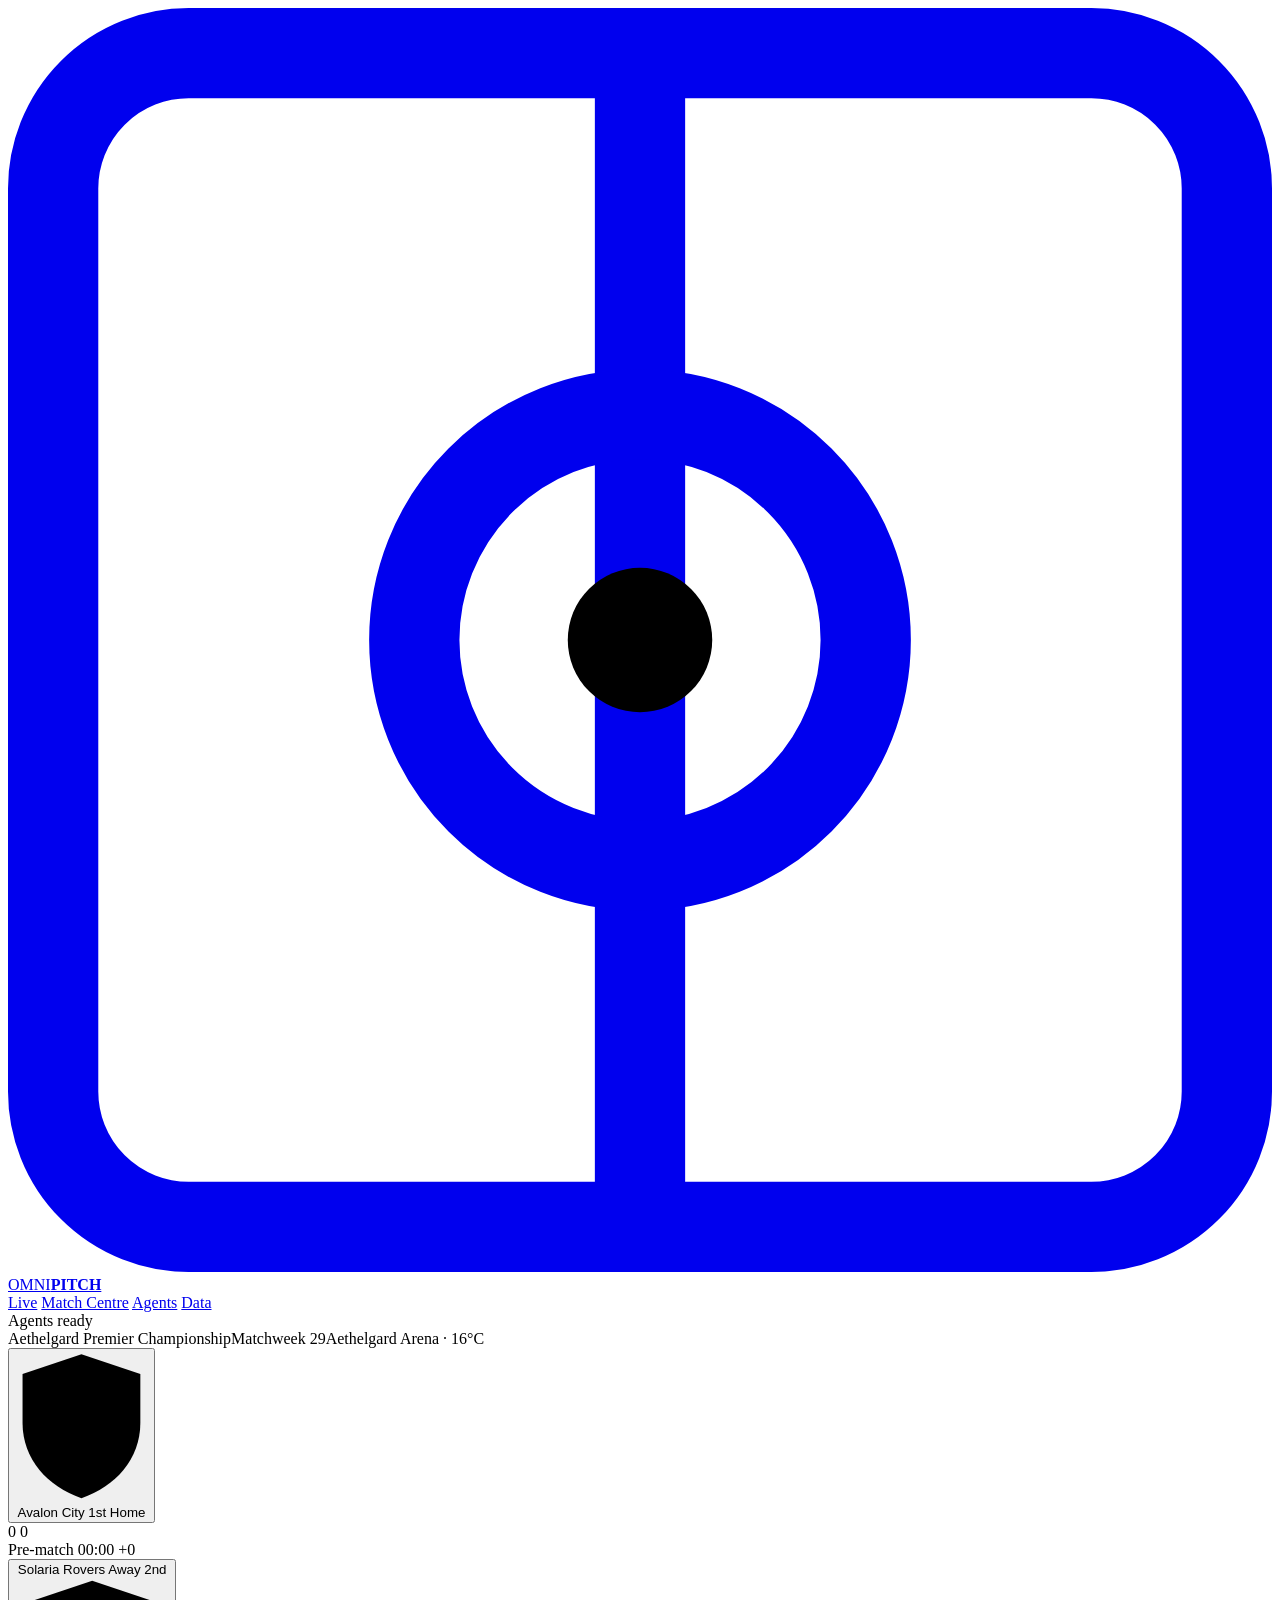
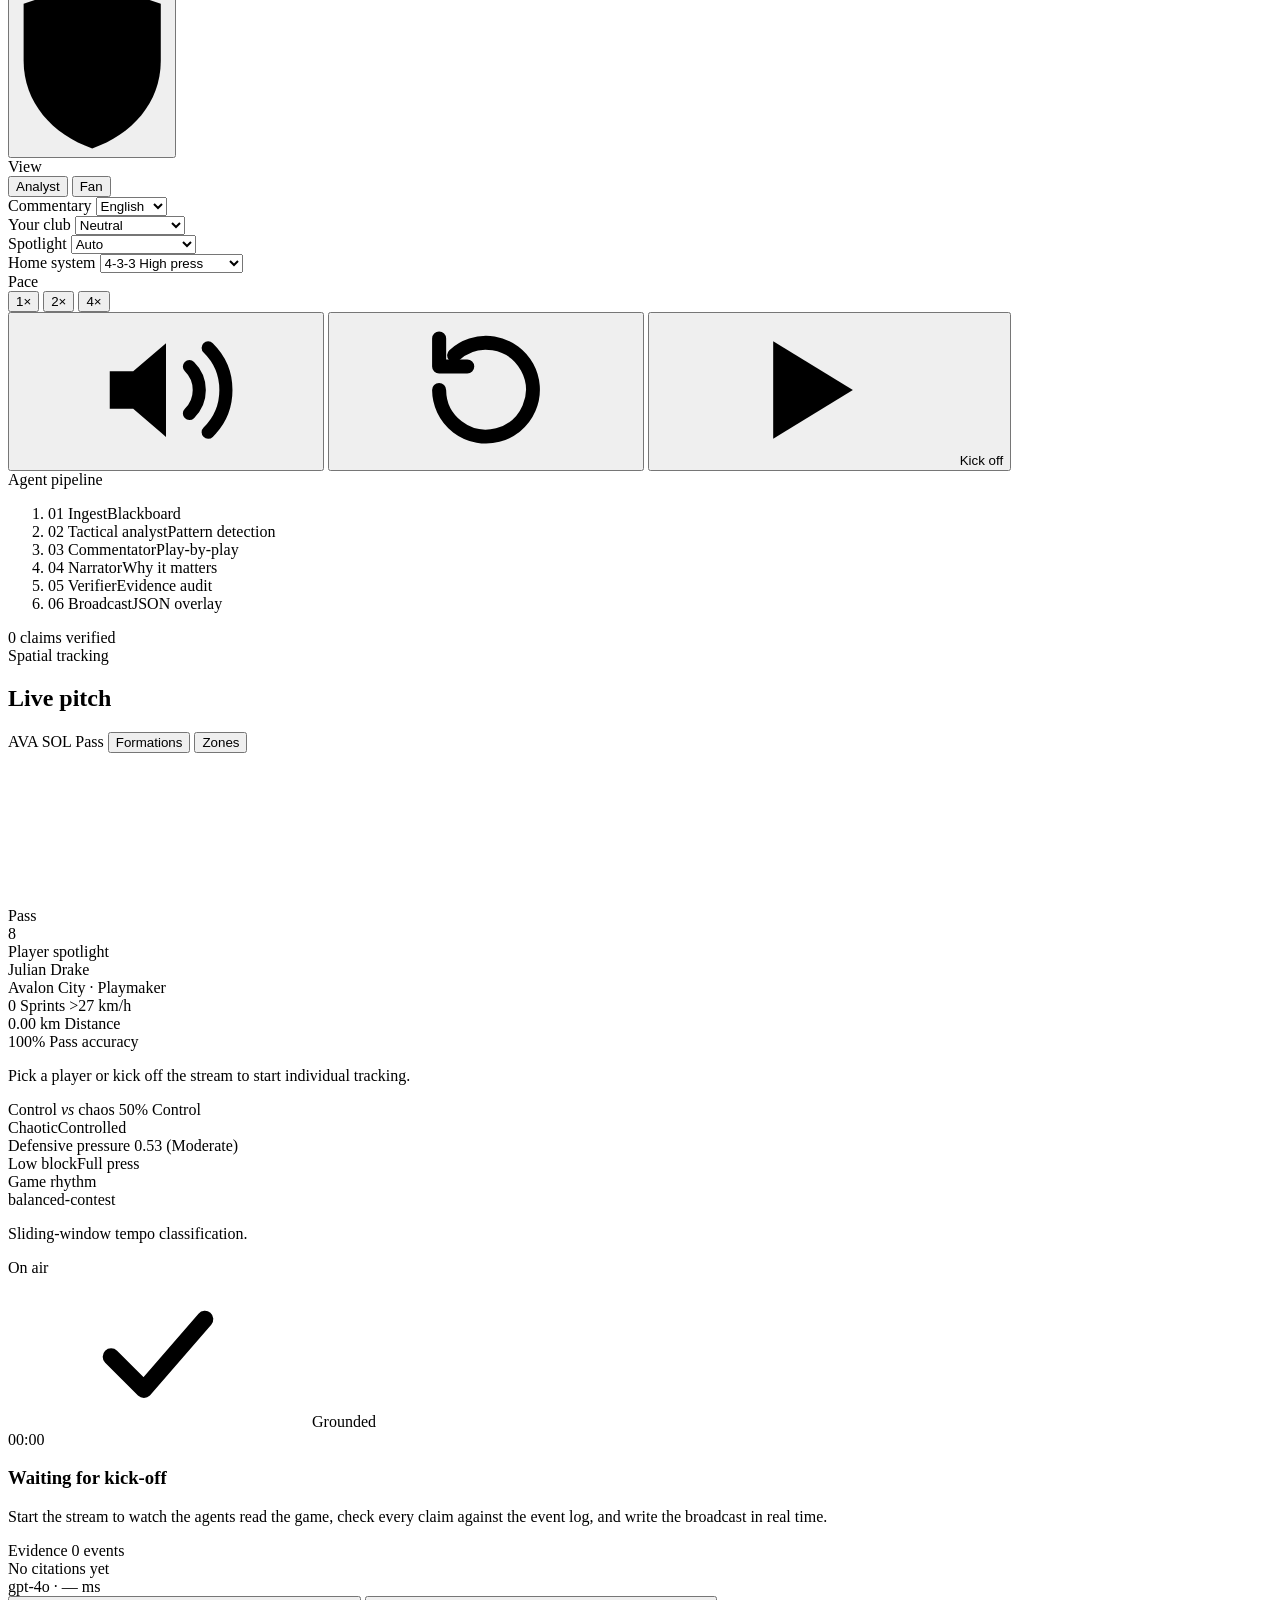
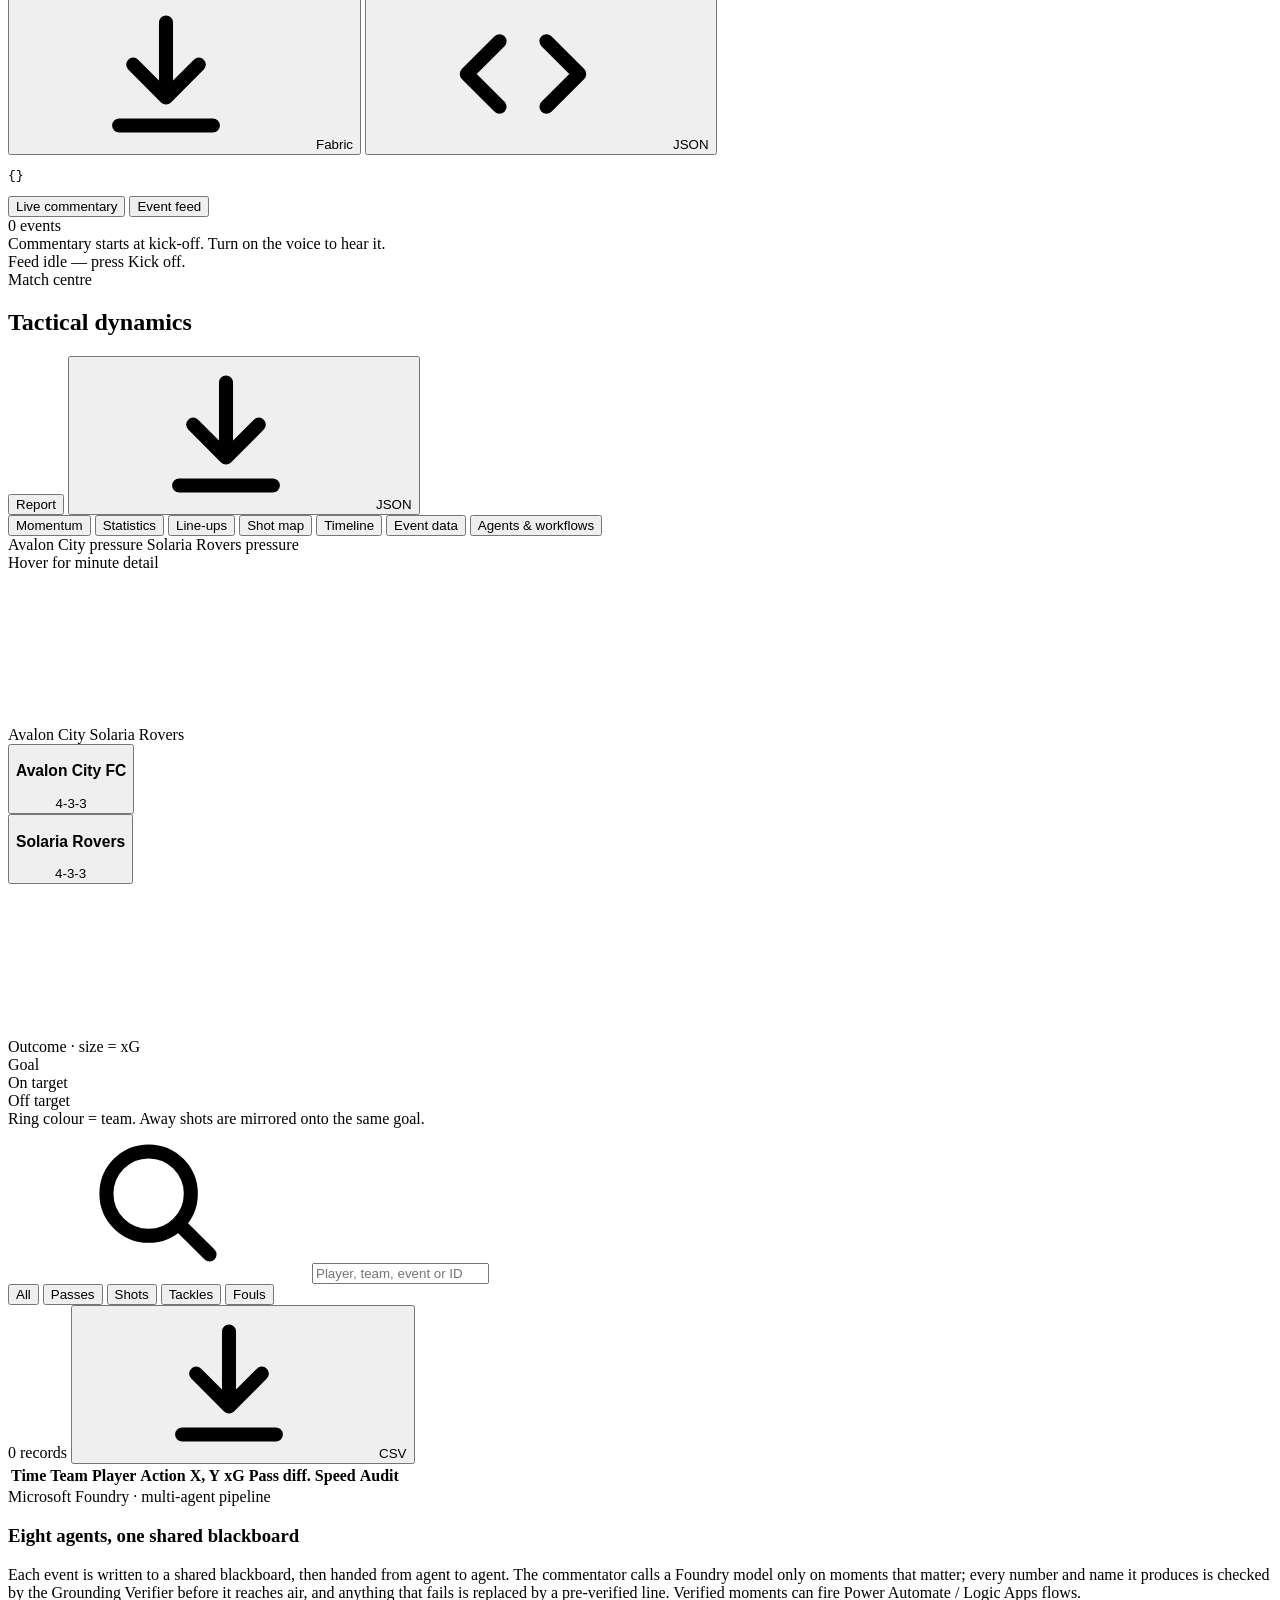
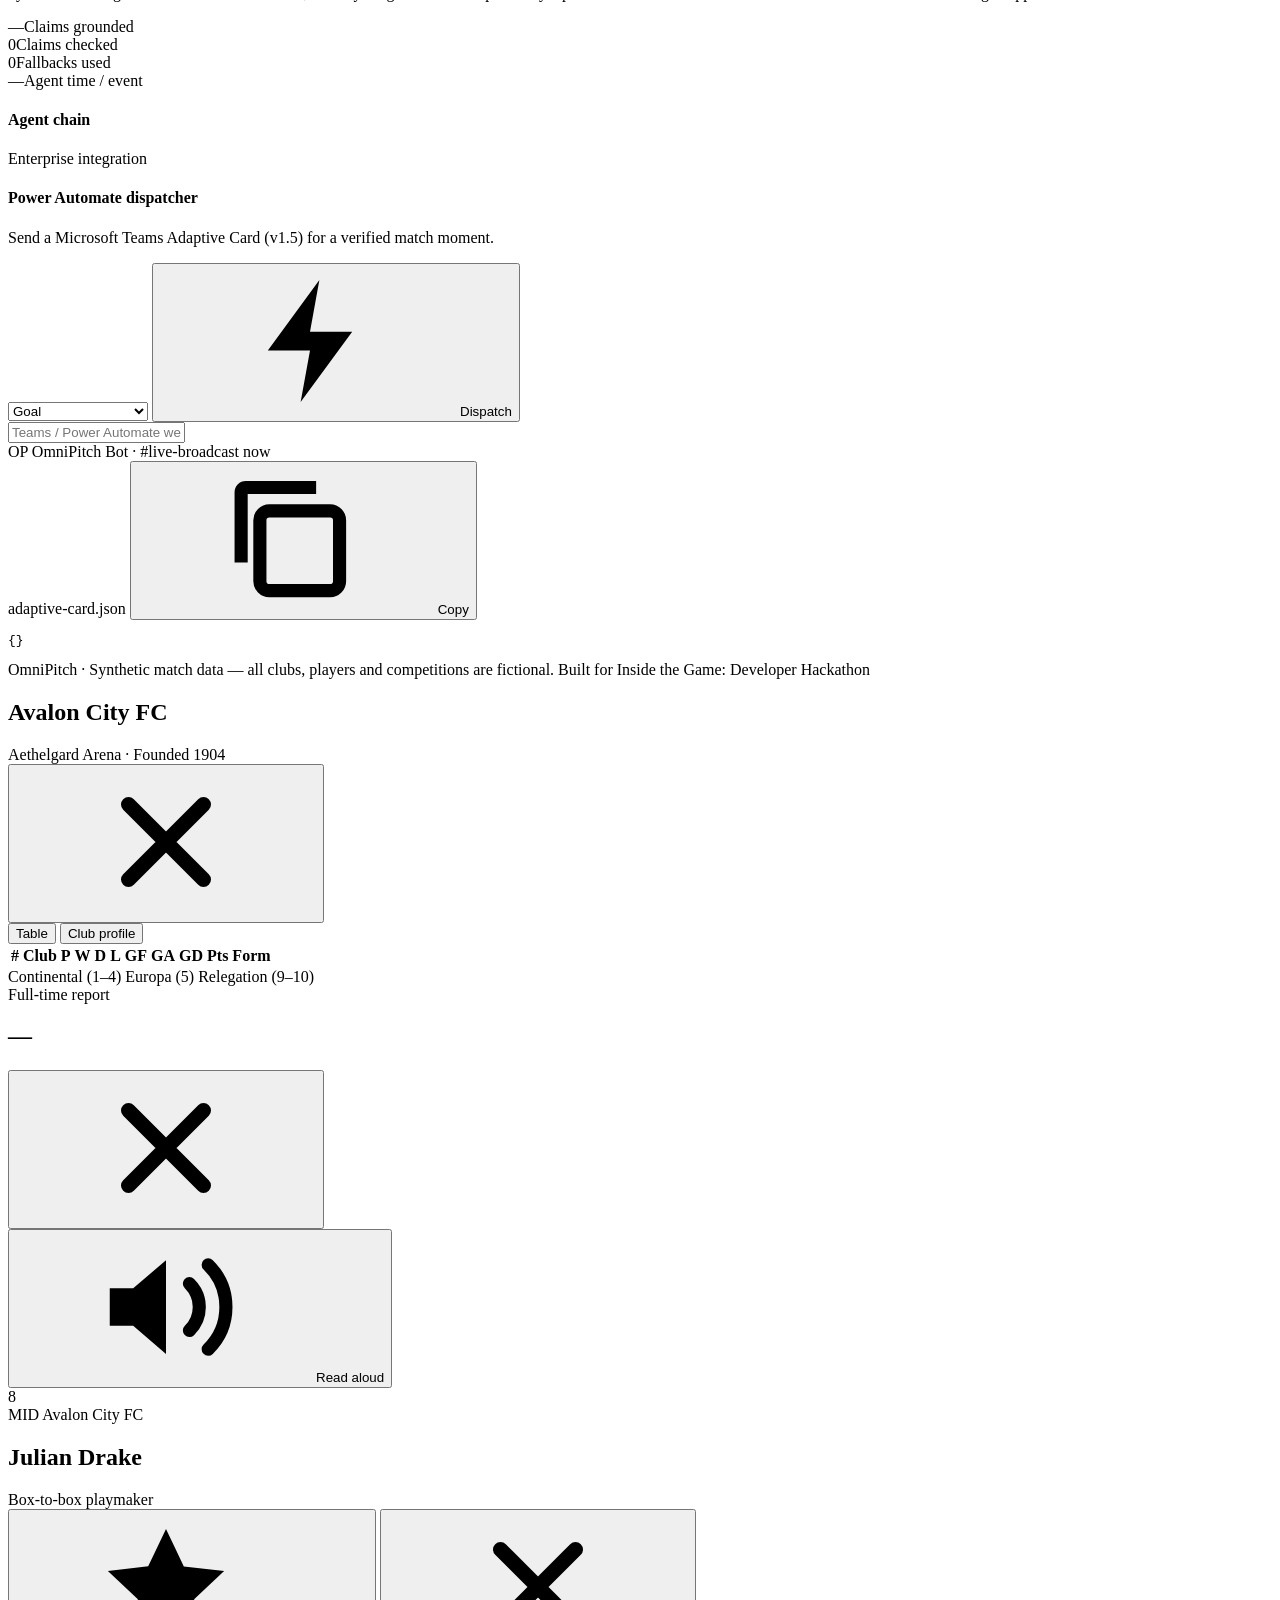
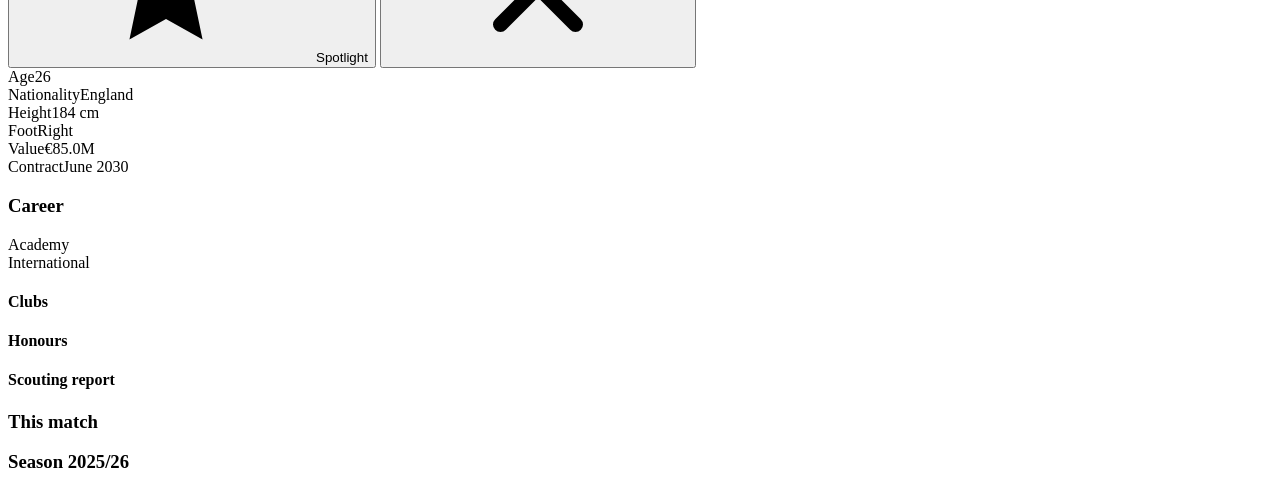
==== commit d4a766dd: "feat: live multilingual commentary, real match clock, verified agents, MCP Match engine - Real match" ====
--- a/src/omnipitch/web/static/index.html
+++ b/src/omnipitch/web/static/index.html
@@ -11,7 +11,7 @@
   <link rel="preconnect" href="https://fonts.gstatic.com" crossorigin>
   <link href="https://fonts.googleapis.com/css2?family=Barlow+Condensed:wght@500;600;700;800&family=Barlow:wght@400;500;600;700&family=IBM+Plex+Mono:wght@400;500;600&family=Newsreader:ital,opsz,wght@1,6..72,400;1,6..72,500&display=swap" rel="stylesheet">
 
-  <link rel="stylesheet" href="/static/style.css?v=7">
+  <link rel="stylesheet" href="/static/style.css?v=12">
 </head>
 <body>
 
@@ -50,13 +50,7 @@
         <a href="#matchcenter-section" data-jump-tab="tab-datatable">Data</a>
       </nav>
       <div class="topbar-meta">
-        <span class="sys-status"><span class="sys-dot"></span>Foundry online</span>
-        <select id="lang-select" class="custom-select select-compact" aria-label="Commentary language">
-          <option value="en">EN</option>
-          <option value="it">IT</option>
-          <option value="es">ES</option>
-          <option value="de">DE</option>
-        </select>
+        <span class="sys-status" id="sys-status" title="Where generated text comes from"><span class="sys-dot"></span><span id="sys-status-text">Agents ready</span></span>
       </div>
     </div>
   </header>
@@ -89,6 +83,7 @@
           <div class="sb-clock">
             <span class="live-tag"><span class="live-indicator"></span><span class="live-label">Pre-match</span></span>
             <span class="clock-value" id="match-clock">00:00</span>
+            <span class="added-badge hidden" id="added-badge" title="Stoppage time announced">+0</span>
           </div>
         </div>
 
@@ -114,6 +109,25 @@
         </div>
 
         <div class="control-group">
+          <label class="control-label" for="lang-select">Commentary</label>
+          <select id="lang-select" class="custom-select">
+            <option value="en">English</option>
+            <option value="it">Italiano</option>
+            <option value="es">Español</option>
+            <option value="de">Deutsch</option>
+          </select>
+        </div>
+
+        <div class="control-group">
+          <label class="control-label" for="club-select">Your club</label>
+          <select id="club-select" class="custom-select">
+            <option value="">Neutral</option>
+            <option value="avalon_city">Avalon City</option>
+            <option value="solaria_rovers">Solaria Rovers</option>
+          </select>
+        </div>
+
+        <div class="control-group">
           <label class="control-label" for="player-select">Spotlight</label>
           <select id="player-select" class="custom-select">
             <option value="">Auto</option>
@@ -135,8 +149,17 @@
 
         <div class="control-spacer"></div>
 
+        <div class="control-group">
+          <span class="control-label">Pace</span>
+          <div class="segmented-control" id="speed-toggle">
+            <button class="seg-btn active" data-speed="1">1×</button>
+            <button class="seg-btn" data-speed="2">2×</button>
+            <button class="seg-btn" data-speed="4">4×</button>
+          </div>
+        </div>
+
         <div class="playback-controls">
-          <button id="btn-speak-commentary" class="btn-secondary btn-icon" title="Read commentary aloud" aria-label="Read commentary aloud">
+          <button id="btn-speak-commentary" class="btn-secondary btn-icon btn-voice" title="Commentary voice on/off" aria-label="Commentary voice" aria-pressed="false">
             <svg class="ic"><use href="#i-sound"/></svg>
           </button>
           <button id="btn-reset" class="btn-secondary btn-icon" title="Reset simulation" aria-label="Reset simulation">
@@ -157,27 +180,32 @@
         <span>Agent pipeline</span>
       </div>
       <ol class="pipeline-steps">
-        <li class="agent-step active" id="step-ingest">
+        <li class="agent-step" id="step-ingest">
           <span class="step-num">01</span>
-          <span class="step-content"><span class="step-name">Ingest</span><span class="step-role">Event Hubs</span></span>
+          <span class="step-content"><span class="step-name">Ingest</span><span class="step-role" data-role="Blackboard">Blackboard</span></span>
         </li>
-        <li class="agent-step" id="step-analyst">
+        <li class="agent-step" id="step-tactical_analyst">
           <span class="step-num">02</span>
-          <span class="step-content"><span class="step-name">Tactical analyst</span><span class="step-role">Pattern detection</span></span>
+          <span class="step-content"><span class="step-name">Tactical analyst</span><span class="step-role" data-role="Pattern detection">Pattern detection</span></span>
+        </li>
+        <li class="agent-step" id="step-lead_commentator">
+          <span class="step-num">03</span>
+          <span class="step-content"><span class="step-name">Commentator</span><span class="step-role" data-role="Play-by-play">Play-by-play</span></span>
         </li>
         <li class="agent-step" id="step-narrator">
-          <span class="step-num">03</span>
-          <span class="step-content"><span class="step-name">Narrator</span><span class="step-role">Persona narrative</span></span>
+          <span class="step-num">04</span>
+          <span class="step-content"><span class="step-name">Narrator</span><span class="step-role" data-role="Why it matters">Why it matters</span></span>
         </li>
         <li class="agent-step" id="step-verifier">
-          <span class="step-num">04</span>
-          <span class="step-content"><span class="step-name">Verifier</span><span class="step-role">Evidence audit</span></span>
+          <span class="step-num">05</span>
+          <span class="step-content"><span class="step-name">Verifier</span><span class="step-role" data-role="Evidence audit">Evidence audit</span></span>
         </li>
         <li class="agent-step" id="step-broadcast">
-          <span class="step-num">05</span>
-          <span class="step-content"><span class="step-name">Broadcast</span><span class="step-role">JSON overlay</span></span>
+          <span class="step-num">06</span>
+          <span class="step-content"><span class="step-name">Broadcast</span><span class="step-role" data-role="JSON overlay">JSON overlay</span></span>
         </li>
       </ol>
+      <div class="pipeline-claims" id="pipeline-claims" title="Claims checked by the Grounding Verifier">0 claims verified</div>
     </div>
 
     <!-- ===================== Main grid ===================== -->
@@ -311,16 +339,21 @@
           </div>
         </article>
 
-        <!-- Telemetry -->
+        <!-- Live commentary + raw feed -->
         <div class="telemetry-card panel">
           <div class="telemetry-header">
-            <div>
-              <span class="eyebrow">Azure ingest</span>
-              <h3>Event feed</h3>
+            <div class="feed-tabs" role="tablist">
+              <button class="feed-tab active" data-feed="commentary-list">Live commentary</button>
+              <button class="feed-tab" data-feed="telemetry-list">Event feed</button>
             </div>
             <span class="event-counter" id="event-counter">0 events</span>
           </div>
-          <div class="telemetry-list" id="telemetry-list">
+          <div class="commentary-list feed-pane" id="commentary-list" aria-live="polite">
+            <div class="telemetry-placeholder">
+              <div class="pulse-text">Commentary starts at kick-off. Turn on the voice to hear it.</div>
+            </div>
+          </div>
+          <div class="telemetry-list feed-pane hidden" id="telemetry-list">
             <div class="telemetry-placeholder">
               <div class="pulse-text">Feed idle — press Kick off.</div>
             </div>
@@ -337,9 +370,12 @@
           <span class="eyebrow">Match centre</span>
           <h2>Tactical dynamics</h2>
         </div>
-        <button id="btn-export-match-report" class="btn-ghost" title="Download the match dossier as JSON">
-          <svg class="ic"><use href="#i-download"/></svg>Match report
-        </button>
+        <div class="matchcenter-actions">
+          <button id="btn-open-recap" class="btn-ghost" title="Read the automated match report">Report</button>
+          <button id="btn-export-match-report" class="btn-ghost" title="Download the match dossier as JSON">
+            <svg class="ic"><use href="#i-download"/></svg>JSON
+          </button>
+        </div>
       </div>
 
       <div class="matchcenter-tabs" id="matchcenter-tabs" role="tablist">
@@ -475,19 +511,20 @@
         <div class="foundry-hub-card">
           <div class="foundry-header-wrap">
             <div class="foundry-title-group">
-              <span class="eyebrow">Microsoft AI Foundry · Agent Service</span>
-              <h3>Five agents, one shared blackboard</h3>
+              <span class="eyebrow">Microsoft Foundry · multi-agent pipeline</span>
+              <h3>Eight agents, one shared blackboard</h3>
               <p class="foundry-desc">
-                Agents built on the Microsoft Agent Framework share match state, hand off in sequence, and every sentence is checked against event IDs before it reaches air. Verified moments can fire Power Automate / Logic Apps flows.
+                Each event is written to a shared blackboard, then handed from agent to agent. The commentator calls a Foundry model only on moments that matter; every number and name it produces is checked by the Grounding Verifier before it reaches air, and anything that fails is replaced by a pre-verified line. Verified moments can fire Power Automate / Logic Apps flows.
               </p>
             </div>
             <div class="foundry-eval-ribbon">
-              <div class="eval-stat-pill"><span class="eval-num accent">100%</span><span class="eval-lbl">Grounding</span></div>
-              <div class="eval-stat-pill"><span class="eval-num">99.2%</span><span class="eval-lbl">Factual consistency</span></div>
-              <div class="eval-stat-pill"><span class="eval-num">GPT-4o</span><span class="eval-lbl">Primary model</span></div>
-              <div class="eval-stat-pill"><span class="eval-num">&lt;85<small>ms</small></span><span class="eval-lbl">Pipeline latency</span></div>
-            </div>
-          </div>
+              <div class="eval-stat-pill"><span class="eval-num accent" id="tel-grounding">—</span><span class="eval-lbl">Claims grounded</span></div>
+              <div class="eval-stat-pill"><span class="eval-num" id="tel-claims">0</span><span class="eval-lbl">Claims checked</span></div>
+              <div class="eval-stat-pill"><span class="eval-num" id="tel-fallbacks">0</span><span class="eval-lbl">Fallbacks used</span></div>
+              <div class="eval-stat-pill"><span class="eval-num" id="tel-latency">—</span><span class="eval-lbl">Agent time / event</span></div>
+            </div>
+          </div>
+          <div class="foundry-model-status" id="foundry-model-status"></div>
 
           <div class="foundry-agents-section">
             <h4 class="section-sub-title">Agent chain</h4>
@@ -542,8 +579,8 @@
     </section>
 
     <footer class="app-footer">
-      <span>OmniPitch · Synthetic match data — all clubs and players are fictional.</span>
-      <span>Built for Inside the Game · Microsoft × Premier League</span>
+      <span>OmniPitch · Synthetic match data — all clubs, players and competitions are fictional.</span>
+      <span>Built for Inside the Game: Developer Hackathon</span>
     </footer>
   </div>
 
@@ -586,6 +623,27 @@
         </div>
         <div class="modal-tab-pane" id="team-tab-profile">
           <div class="team-profile-grid" id="team-profile-content"></div>
+        </div>
+      </div>
+    </div>
+  </div>
+
+  <!-- ===================== Recap modal ===================== -->
+  <div id="recap-modal" class="modal-backdrop hidden" role="dialog" aria-modal="true" aria-labelledby="recap-title">
+    <div class="modal-card recap-card">
+      <div class="modal-header">
+        <div>
+          <span class="eyebrow" id="recap-kind">Full-time report</span>
+          <h2 id="recap-title">—</h2>
+          <span class="modal-team-meta" id="recap-standfirst"></span>
+        </div>
+        <button class="modal-close-btn" id="btn-close-recap" aria-label="Close"><svg class="ic"><use href="#i-close"/></svg></button>
+      </div>
+      <div class="modal-body">
+        <div class="recap-body" id="recap-body"></div>
+        <div class="recap-footer">
+          <span class="recap-source" id="recap-source"></span>
+          <button class="btn-ghost" id="btn-speak-recap"><svg class="ic"><use href="#i-sound"/></svg>Read aloud</button>
         </div>
       </div>
     </div>
@@ -658,6 +716,6 @@
     </div>
   </div>
 
-  <script src="/static/app.js?v=7"></script>
+  <script src="/static/app.js?v=12"></script>
 </body>
 </html>
